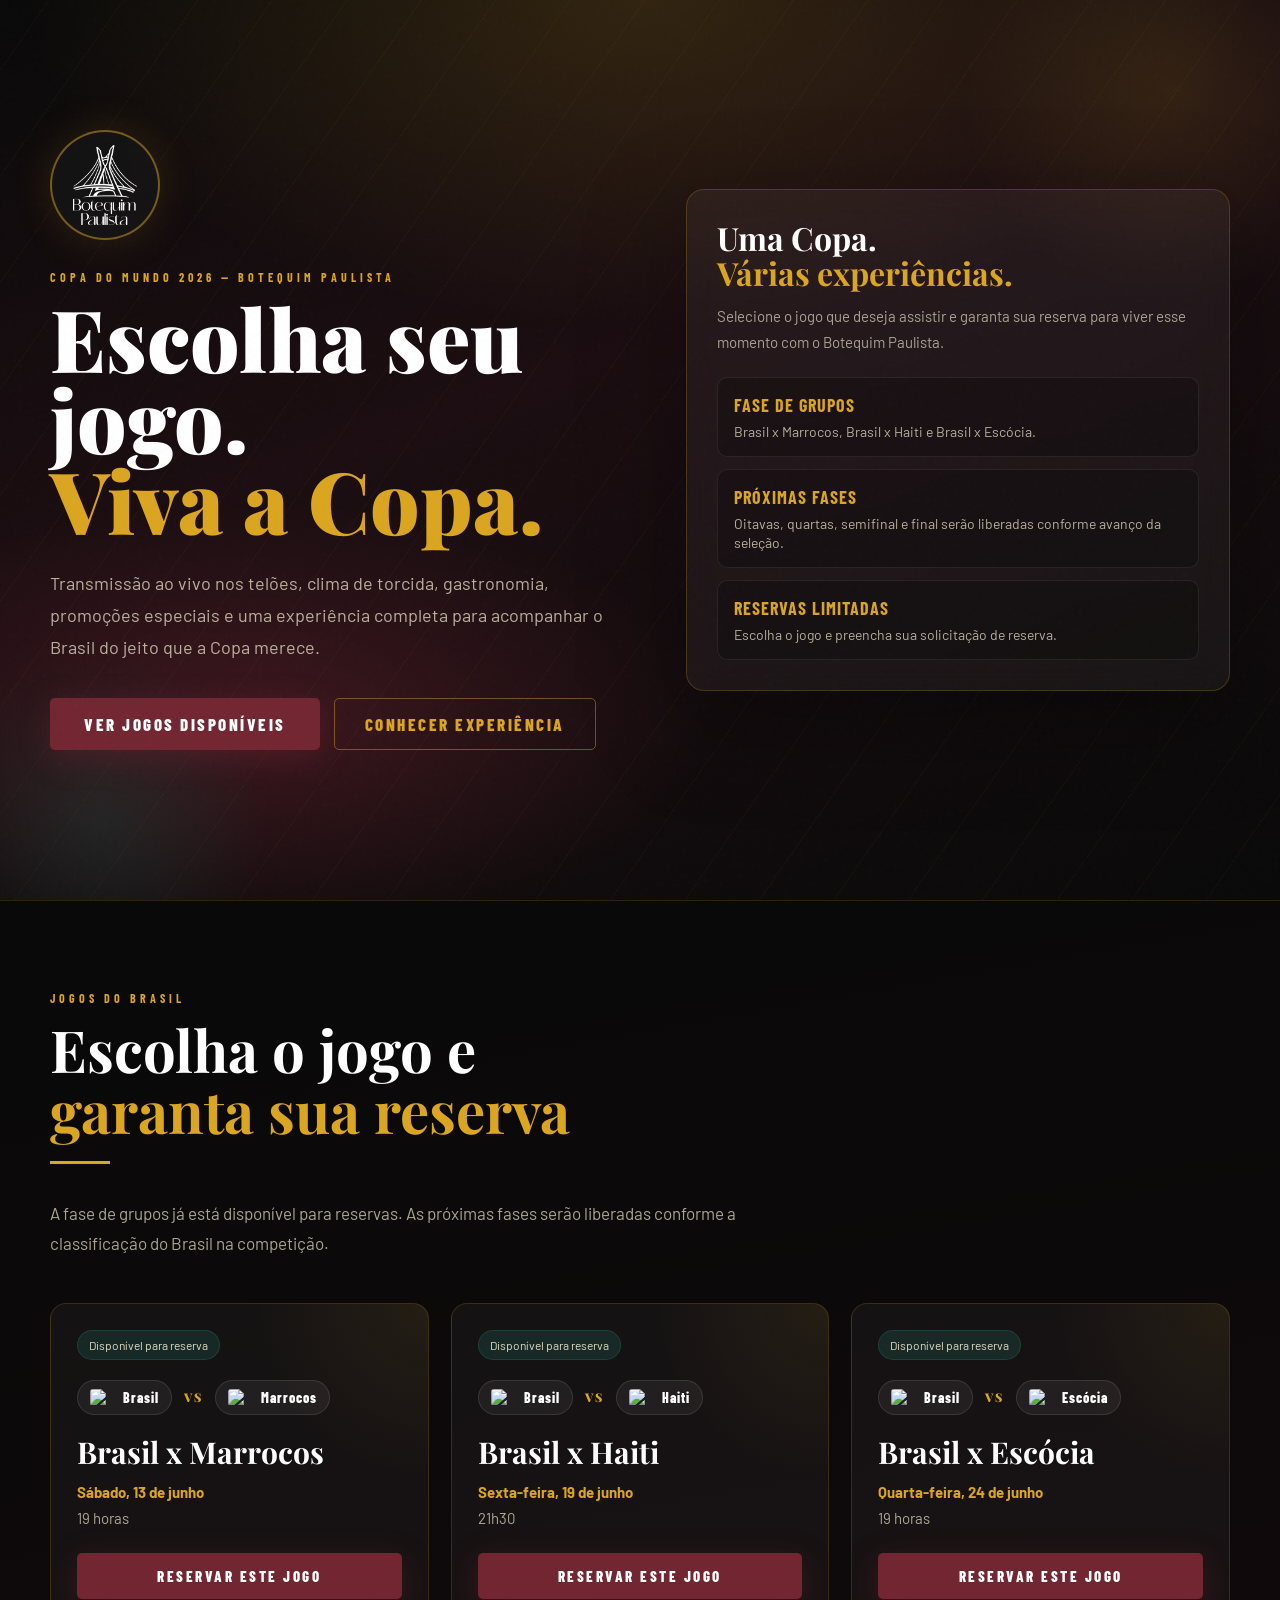
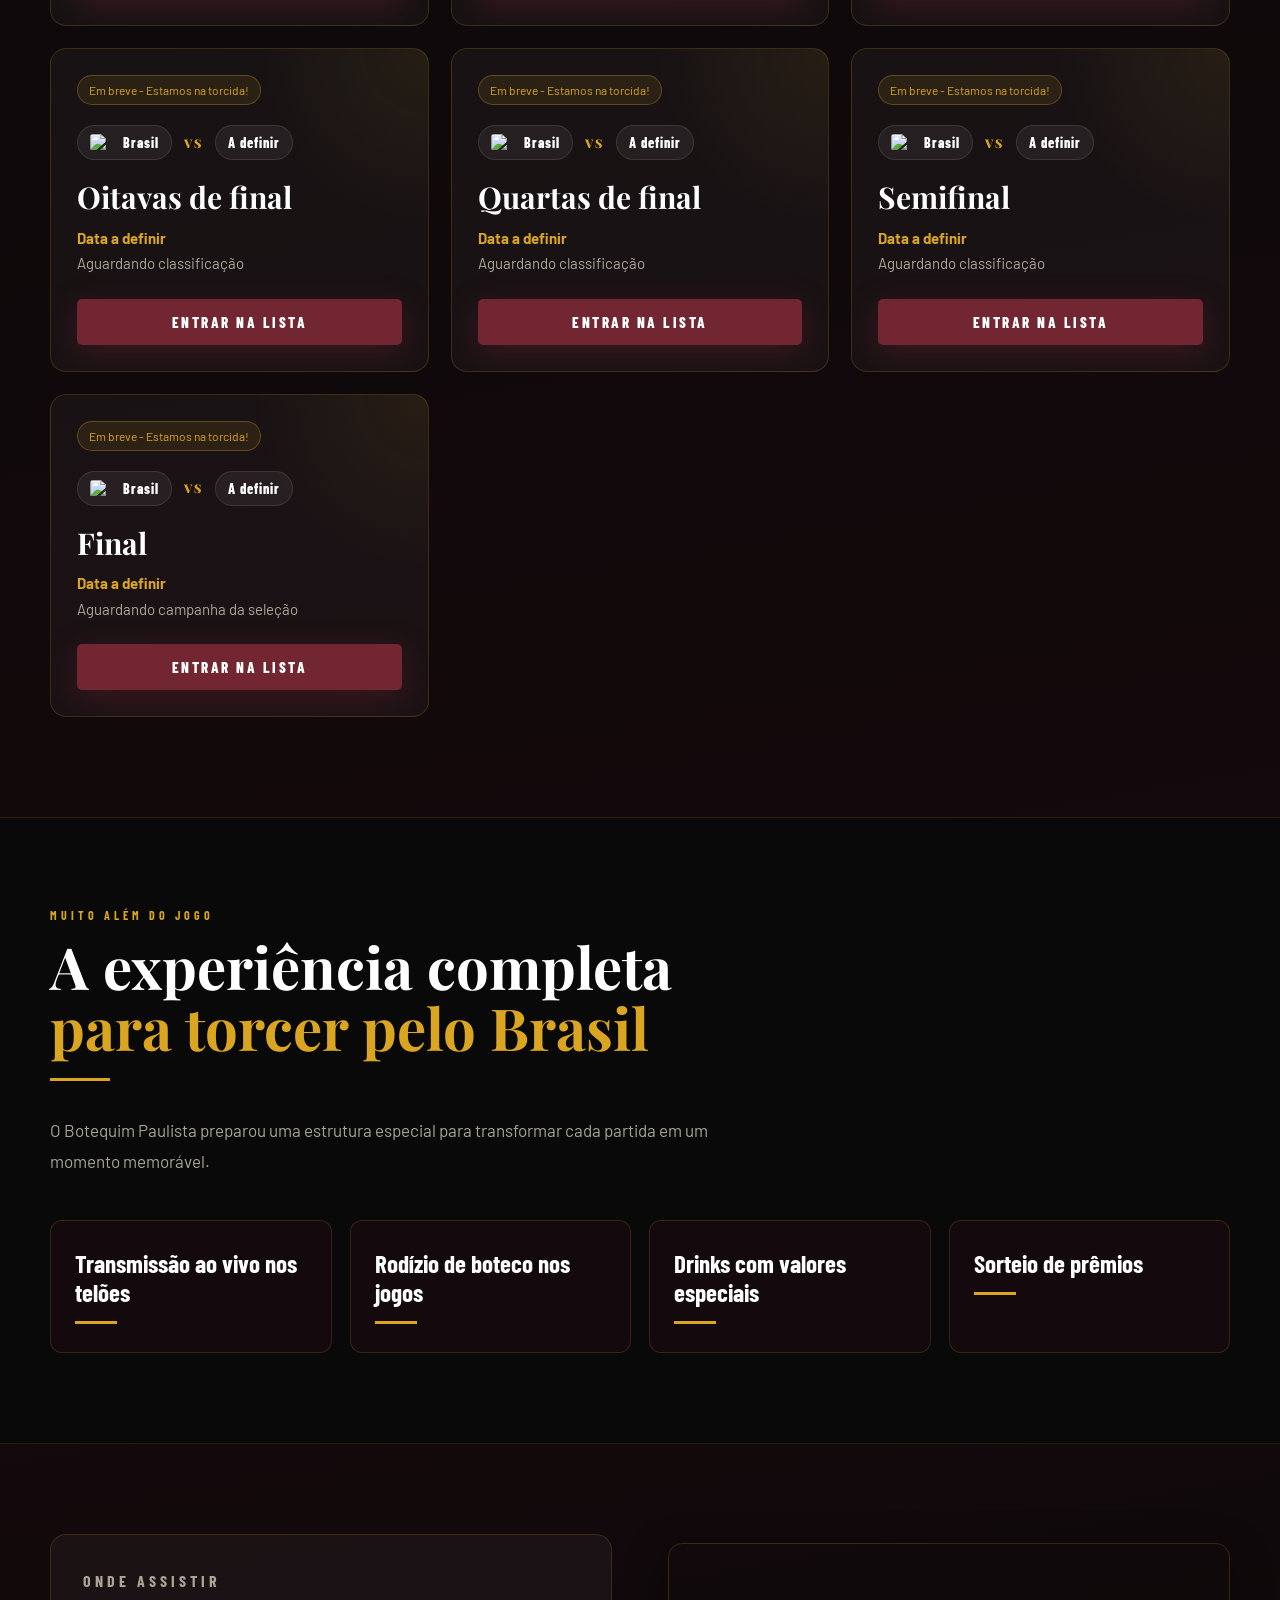
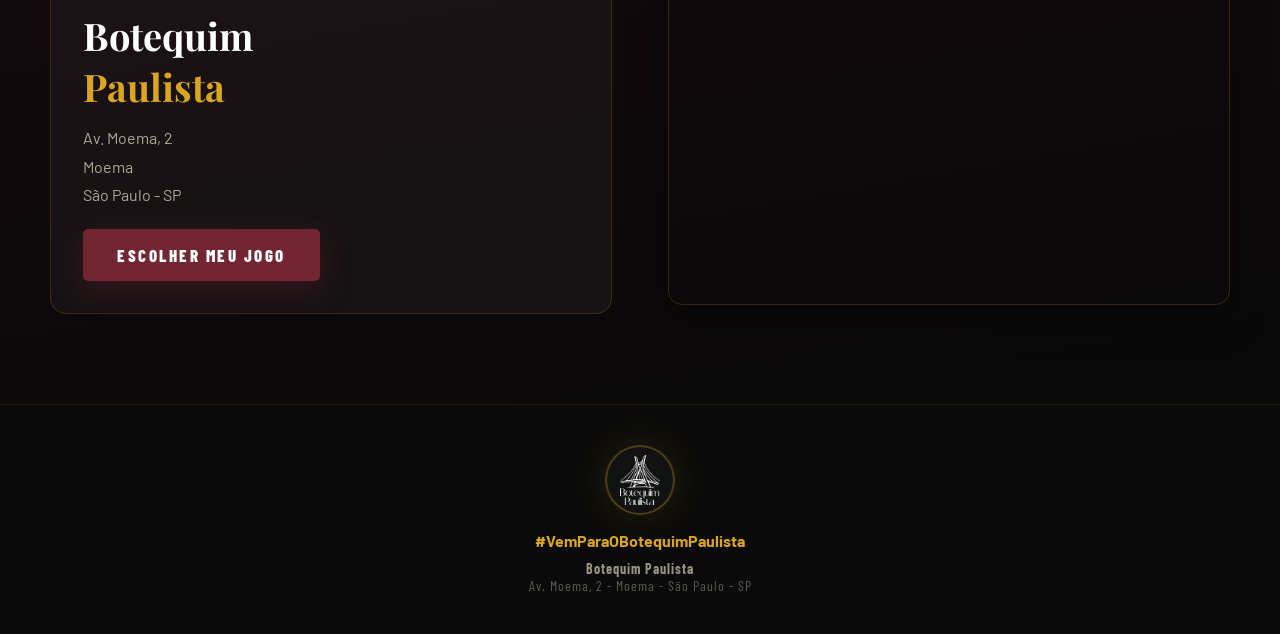
==== index.html @ ba0760f9 "Add files via upload" ====
<!DOCTYPE html>
<html lang="pt-BR">
<head>
<meta charset="UTF-8">
<meta name="viewport" content="width=device-width, initial-scale=1.0">

<title>Copa do Mundo no Botequim Paulista</title>

<link href="https://fonts.googleapis.com/css2?family=Playfair+Display:wght@700;900&family=Barlow+Condensed:wght@400;600;700;800&family=Barlow:wght@400;500;600&display=swap" rel="stylesheet">

<style>
:root {
  --vinho: #722632;
  --preto: #090909;
  --dourado: #DAA520;
  --creme: #F5EDD6;
  --vinho-claro: #963646;
  --verde: #1F564C;
  --verde-claro: #2a7a6c;
  --amarelo-brasil: #FFDF00;
}

* {
  margin: 0;
  padding: 0;
  box-sizing: border-box;
}

html { scroll-behavior: smooth; }

body {
  background: var(--preto);
  color: var(--creme);
  font-family: 'Barlow', sans-serif;
  overflow-x: hidden;
}

body::before {
  content: '';
  position: fixed;
  inset: 0;
  background-image: url("data:image/svg+xml,%3Csvg viewBox='0 0 200 200' xmlns='http://www.w3.org/2000/svg'%3E%3Cfilter id='n'%3E%3CfeTurbulence type='fractalNoise' baseFrequency='0.9' numOctaves='4' stitchTiles='stitch'/%3E%3C/filter%3E%3Crect width='100%25' height='100%25' filter='url(%23n)' opacity='0.04'/%3E%3C/svg%3E");
  pointer-events: none;
  z-index: 9999;
  opacity: .5;
}

.hero {
  min-height: 100vh;
  position: relative;
  display: flex;
  align-items: center;
  padding: 70px 20px 90px;
  overflow: hidden;
}

.hero-bg {
  position: absolute;
  inset: 0;
  background:
    radial-gradient(ellipse 80% 60% at 50% 0%, rgba(218,165,32,.16) 0%, transparent 60%),
    radial-gradient(ellipse 60% 40% at 20% 80%, rgba(114,38,50,.42) 0%, transparent 60%),
    linear-gradient(160deg, #090909 0%, #1b0d11 42%, #090909 100%);
}

.hero-bg::after {
  content: '';
  position: absolute;
  inset: 0;
  background: repeating-linear-gradient(
    -55deg,
    transparent,
    transparent 60px,
    rgba(218,165,32,.035) 60px,
    rgba(218,165,32,.035) 61px
  );
}

.ball {
  position: absolute;
  border-radius: 50%;
  pointer-events: none;
}

.ball-1 {
  width: 420px;
  height: 420px;
  top: -120px;
  right: -100px;
  background: radial-gradient(circle, rgba(218,165,32,.12) 0%, transparent 70%);
  animation: pulse 6s ease-in-out infinite;
}

.ball-2 {
  width: 340px;
  height: 340px;
  bottom: -90px;
  left: -70px;
  background: radial-gradient(circle, rgba(31,86,76,.28) 0%, transparent 70%);
  animation: pulse 8s ease-in-out infinite reverse;
}

@keyframes pulse {
  0%, 100% { transform: scale(1); opacity: 1; }
  50% { transform: scale(1.14); opacity: .7; }
}

.container {
  width: 100%;
  max-width: 1180px;
  margin: 0 auto;
  position: relative;
  z-index: 2;
}

.hero-grid {
  display: grid;
  grid-template-columns: 1fr .95fr;
  gap: 64px;
  align-items: center;
}

.logo-circle {
  width: 110px;
  height: 110px;
  border-radius: 50%;
  border: 2px solid rgba(218,165,32,.5);
  background: rgba(22,22,23,.7);
  backdrop-filter: blur(10px);
  display: flex;
  align-items: center;
  justify-content: center;
  margin-bottom: 30px;
  box-shadow: 0 0 40px rgba(218,165,32,.15);
}

.logo-img {
  width: 80px;
  height: 80px;
  object-fit: contain;
}

.section-label {
  font-family: 'Barlow Condensed', sans-serif;
  font-size: 12px;
  font-weight: 700;
  letter-spacing: 4px;
  text-transform: uppercase;
  color: var(--dourado);
  margin-bottom: 14px;
}

.hero-title {
  font-family: 'Playfair Display', serif;
  font-size: clamp(44px, 7vw, 86px);
  font-weight: 900;
  line-height: .94;
  color: #fff;
  max-width: 760px;
}

.hero-title span {
  display: block;
  color: var(--dourado);
}

.hero-text {
  max-width: 640px;
  color: rgba(245,237,214,.72);
  font-size: 18px;
  line-height: 1.8;
  margin: 26px 0 34px;
}

.hero-actions {
  display: flex;
  flex-wrap: wrap;
  gap: 14px;
}

.cta-btn {
  display: inline-block;
  background: var(--vinho);
  color: #fff;
  font-family: 'Barlow Condensed', sans-serif;
  font-weight: 800;
  font-size: 17px;
  letter-spacing: 2.5px;
  text-transform: uppercase;
  padding: 16px 34px;
  border-radius: 5px;
  text-decoration: none;
  transition: background .2s, transform .2s, box-shadow .2s;
  box-shadow: 0 8px 30px rgba(114,38,50,.38);
}

.cta-btn:hover {
  background: var(--vinho-claro);
  transform: translateY(-2px);
  box-shadow: 0 12px 40px rgba(114,38,50,.48);
}

.secondary-btn {
  display: inline-block;
  background: transparent;
  color: var(--dourado);
  border: 1px solid rgba(218,165,32,.45);
  font-family: 'Barlow Condensed', sans-serif;
  font-weight: 800;
  font-size: 17px;
  letter-spacing: 2.5px;
  text-transform: uppercase;
  padding: 15px 30px;
  border-radius: 5px;
  text-decoration: none;
  transition: background .2s, transform .2s;
}

.secondary-btn:hover {
  background: rgba(218,165,32,.10);
  transform: translateY(-2px);
}

.hero-panel {
  background: rgba(255,255,255,.045);
  border: 1px solid rgba(218,165,32,.22);
  border-radius: 18px;
  padding: 30px;
  backdrop-filter: blur(14px);
  box-shadow: 0 30px 100px rgba(0,0,0,.35);
}

.panel-title {
  font-family: 'Playfair Display', serif;
  font-size: 32px;
  color: #fff;
  line-height: 1.1;
  margin-bottom: 14px;
}

.panel-title em {
  font-style: normal;
  color: var(--dourado);
}

.panel-text {
  color: rgba(245,237,214,.65);
  font-size: 15px;
  line-height: 1.7;
  margin-bottom: 22px;
}

.panel-list {
  display: grid;
  gap: 12px;
}

.panel-item {
  background: rgba(0,0,0,.24);
  border: 1px solid rgba(255,255,255,.08);
  border-radius: 10px;
  padding: 16px;
}

.panel-item strong {
  display: block;
  color: var(--dourado);
  font-family: 'Barlow Condensed', sans-serif;
  font-size: 18px;
  letter-spacing: 1px;
  text-transform: uppercase;
  margin-bottom: 5px;
}

.panel-item span {
  color: rgba(245,237,214,.72);
  font-size: 14px;
}

.games-section {
  padding: 90px 20px 100px;
  background: linear-gradient(170deg, #090909 0%, #14090c 100%);
  border-top: 1px solid rgba(218,165,32,.15);
  border-bottom: 1px solid rgba(218,165,32,.15);
}

.section-title {
  font-family: 'Playfair Display', serif;
  font-size: clamp(34px, 5vw, 58px);
  color: #fff;
  line-height: 1.05;
  margin-bottom: 20px;
}

.section-title em {
  font-style: normal;
  color: var(--dourado);
}

.section-description {
  max-width: 720px;
  color: rgba(245,237,214,.68);
  font-size: 17px;
  line-height: 1.8;
  margin-bottom: 44px;
}

.divider {
  width: 60px;
  height: 3px;
  background: var(--dourado);
  margin-bottom: 34px;
}

.games-grid {
  display: grid;
  grid-template-columns: repeat(3, 1fr);
  gap: 22px;
}

.game-card {
  background:
    radial-gradient(circle at top right, rgba(218,165,32,.08), transparent 35%),
    rgba(255,255,255,.04);
  border: 1px solid rgba(218,165,32,.18);
  border-radius: 16px;
  padding: 26px;
  position: relative;
  overflow: hidden;
  transition: transform .25s, border-color .25s, background .25s;
}

.game-card:hover {
  transform: translateY(-5px);
  border-color: rgba(218,165,32,.55);
  background:
    radial-gradient(circle at top right, rgba(218,165,32,.12), transparent 35%),
    rgba(255,255,255,.06);
}

.game-status {
  display: inline-flex;
  align-items: center;
  gap: 7px;
  background: rgba(31,86,76,.35);
  border: 1px solid rgba(31,86,76,.55);
  color: rgba(245,237,214,.9);
  border-radius: 999px;
  padding: 7px 11px;
  font-size: 12px;
  margin-bottom: 20px;
}

.game-status.future {
  background: rgba(218,165,32,.10);
  border-color: rgba(218,165,32,.32);
  color: var(--dourado);
}

.game-status.locked {
  background: rgba(255,255,255,.06);
  border-color: rgba(255,255,255,.10);
  color: rgba(245,237,214,.5);
}

.flags-row {
  display: flex;
  align-items: center;
  gap: 12px;
  margin-bottom: 22px;
}

.flag-pill {
  display: flex;
  align-items: center;
  gap: 8px;
  background: rgba(255,255,255,.06);
  border: 1px solid rgba(255,255,255,.1);
  border-radius: 999px;
  padding: 8px 12px;
  font-family: 'Barlow Condensed', sans-serif;
  color: #fff;
  font-size: 14px;
  font-weight: 800;
  letter-spacing: 1px;
}

.flag-img {
  width: 25px;
  height: 17px;
  object-fit: cover;
  border-radius: 3px;
}

.vs-badge {
  font-family: 'Playfair Display', serif;
  color: var(--dourado);
  font-size: 12px;
  font-weight: 900;
  letter-spacing: 2px;
}

.game-card h3 {
  font-family: 'Playfair Display', serif;
  color: #fff;
  font-size: 30px;
  line-height: 1.05;
  margin-bottom: 12px;
}

.game-info {
  color: rgba(245,237,214,.68);
  font-size: 15px;
  line-height: 1.7;
  margin-bottom: 22px;
}

.game-info strong {
  color: var(--dourado);
}

.game-card .cta-btn {
  width: 100%;
  text-align: center;
  padding: 14px 18px;
  font-size: 15px;
}

.disabled-btn {
  width: 100%;
  display: inline-block;
  text-align: center;
  background: rgba(255,255,255,.06);
  color: rgba(245,237,214,.38);
  border: 1px solid rgba(255,255,255,.10);
  font-family: 'Barlow Condensed', sans-serif;
  font-weight: 800;
  font-size: 15px;
  letter-spacing: 2px;
  text-transform: uppercase;
  padding: 14px 18px;
  border-radius: 5px;
  cursor: not-allowed;
}

.experience-section {
  padding: 90px 20px;
  background: var(--preto);
}

.experience-grid {
  display: grid;
  grid-template-columns: repeat(4, 1fr);
  gap: 18px;
  margin-top: 42px;
}

.exp-card {
  background: #14090c;
  border: 1px solid rgba(218,165,32,.18);
  border-radius: 12px;
  padding: 28px 24px;
  transition: transform .2s, border-color .2s;
}

.exp-card:hover {
  transform: translateY(-4px);
  border-color: rgba(218,165,32,.45);
}

.exp-card strong {
  display: block;
  font-family: 'Barlow Condensed', sans-serif;
  color: #fff;
  font-size: 25px;
  line-height: 1.15;
  margin-bottom: 14px;
}

.exp-line {
  width: 42px;
  height: 3px;
  background: var(--dourado);
}

.location-section {
  background: linear-gradient(170deg, #14090c 0%, #090909 100%);
  padding: 90px 20px;
  border-top: 1px solid rgba(218,165,32,.12);
}

.location-grid {
  display: grid;
  grid-template-columns: 1fr 1fr;
  gap: 56px;
  align-items: center;
}

.location-card {
  background: rgba(255,255,255,.04);
  border: 1px solid rgba(218,165,32,.18);
  border-radius: 16px;
  padding: 32px;
}

.location-card h2 {
  font-family: 'Playfair Display', serif;
  font-size: 38px;
  color: #fff;
  margin-bottom: 12px;
}

.location-card h2 em {
  color: var(--dourado);
  font-style: normal;
}

.location-card p {
  color: rgba(245,237,214,.68);
  font-size: 16px;
  line-height: 1.8;
}

.location-map {
  border-radius: 14px;
  overflow: hidden;
  border: 1px solid rgba(218,165,32,.2);
  box-shadow: 0 12px 40px rgba(0,0,0,.4);
  line-height: 0;
}

.location-map iframe {
  width: 100%;
  height: 360px;
  border: 0;
  display: block;
}

footer {
  background: #0a0a0a;
  border-top: 1px solid rgba(218,165,32,.12);
  padding: 40px 20px;
  text-align: center;
}

footer .logo-circle {
  width: 70px;
  height: 70px;
  margin: 0 auto 16px;
  border-color: rgba(218,165,32,.3);
}

footer .logo-img {
  width: 50px;
  height: 50px;
}

footer p {
  font-family: 'Barlow Condensed', sans-serif;
  font-size: 14px;
  letter-spacing: 1px;
  color: rgba(245,237,214,.35);
}

footer strong {
  color: rgba(245,237,214,.6);
}

footer .hashtag {
  color: var(--dourado);
  font-size: 16px;
  font-weight: 700;
  margin: 10px 0;
  display: block;
}

@media (max-width: 980px) {
  .hero-grid,
  .location-grid {
    grid-template-columns: 1fr;
    gap: 44px;
  }

  .games-grid {
    grid-template-columns: repeat(2, 1fr);
  }

  .experience-grid {
    grid-template-columns: repeat(2, 1fr);
  }
}

@media (max-width: 620px) {
  .hero {
    padding-top: 50px;
  }

  .games-grid,
  .experience-grid {
    grid-template-columns: 1fr;
  }

  .logo-circle {
    margin-left: auto;
    margin-right: auto;
  }

  .hero-left {
    text-align: center;
  }

  .hero-actions {
    justify-content: center;
  }

  .flags-row {
    flex-wrap: wrap;
  }

  .game-card h3 {
    font-size: 27px;
  }
}
</style>
</head>

<body>

<section class="hero">
  <div class="hero-bg"></div>
  <div class="ball ball-1"></div>
  <div class="ball ball-2"></div>

  <div class="container">
    <div class="hero-grid">

      <div class="hero-left">
        <div class="logo-circle">
          <img src="imagens/logo_padrao.png" alt="Botequim Paulista" class="logo-img">
        </div>

        <p class="section-label">Copa do Mundo 2026 — Botequim Paulista</p>

        <h1 class="hero-title">
          Escolha seu jogo.<br>
          <span>Viva a Copa.</span>
        </h1>

        <p class="hero-text">
          Transmissão ao vivo nos telões, clima de torcida, gastronomia, promoções especiais e uma experiência completa para acompanhar o Brasil do jeito que a Copa merece.
        </p>

        <div class="hero-actions">
          <a href="#jogos" class="cta-btn">Ver jogos disponíveis</a>
          <a href="#experiencia" class="secondary-btn">Conhecer experiência</a>
        </div>
      </div>

      <div class="hero-panel">
        <h2 class="panel-title">
          Uma Copa.<br>
          <em>Várias experiências.</em>
        </h2>

        <p class="panel-text">
          Selecione o jogo que deseja assistir e garanta sua reserva para viver esse momento com o Botequim Paulista.
        </p>

        <div class="panel-list">
          <div class="panel-item">
            <strong>Fase de grupos</strong>
            <span>Brasil x Marrocos, Brasil x Haiti e Brasil x Escócia.</span>
          </div>

          <div class="panel-item">
            <strong>Próximas fases</strong>
            <span>Oitavas, quartas, semifinal e final serão liberadas conforme avanço da seleção.</span>
          </div>

          <div class="panel-item">
            <strong>Reservas limitadas</strong>
            <span>Escolha o jogo e preencha sua solicitação de reserva.</span>
          </div>
        </div>
      </div>

    </div>
  </div>
</section>

<section class="games-section" id="jogos">
  <div class="container">
    <p class="section-label">Jogos do Brasil</p>

    <h2 class="section-title">
      Escolha o jogo e<br>
      <em>garanta sua reserva</em>
    </h2>

    <div class="divider"></div>

    <p class="section-description">
      A fase de grupos já está disponível para reservas. As próximas fases serão liberadas conforme a classificação do Brasil na competição.
    </p>

    <div class="games-grid">

      <article class="game-card">
        <span class="game-status">Disponível para reserva</span>

        <div class="flags-row">
          <div class="flag-pill"><img src="https://flagcdn.com/br.svg" alt="Brasil" class="flag-img"> Brasil</div>
          <span class="vs-badge">VS</span>
          <div class="flag-pill"><img src="https://flagcdn.com/ma.svg" alt="Marrocos" class="flag-img"> Marrocos</div>
        </div>

        <h3>Brasil x Marrocos</h3>

        <p class="game-info">
          <strong>Sábado, 13 de junho</strong><br>
          19 horas
        </p>

        <a href="brasil-marrocos.html" class="cta-btn">Reservar este jogo</a>
      </article>

      <article class="game-card">
        <span class="game-status">Disponível para reserva</span>

        <div class="flags-row">
          <div class="flag-pill"><img src="https://flagcdn.com/br.svg" alt="Brasil" class="flag-img"> Brasil</div>
          <span class="vs-badge">VS</span>
          <div class="flag-pill"><img src="https://flagcdn.com/ht.svg" alt="Haiti" class="flag-img"> Haiti</div>
        </div>

        <h3>Brasil x Haiti</h3>

        <p class="game-info">
          <strong>Sexta-feira, 19 de junho</strong><br>
          21h30
        </p>

        <a href="brasil-haiti.html" class="cta-btn">Reservar este jogo</a>
      </article>

      <article class="game-card">
        <span class="game-status">Disponível para reserva</span>

        <div class="flags-row">
          <div class="flag-pill"><img src="https://flagcdn.com/br.svg" alt="Brasil" class="flag-img"> Brasil</div>
          <span class="vs-badge">VS</span>
          <div class="flag-pill"><img src="https://flagcdn.com/gb-sct.svg" alt="Escócia" class="flag-img"> Escócia</div>
        </div>

        <h3>Brasil x Escócia</h3>

        <p class="game-info">
          <strong>Quarta-feira, 24 de junho</strong><br>
          19 horas
        </p>

        <a href="brasil-escocia.html" class="cta-btn">Reservar este jogo</a>
      </article>

      <article class="game-card">
        <span class="game-status future">Em breve - Estamos na torcida!</span>

        <div class="flags-row">
          <div class="flag-pill"><img src="https://flagcdn.com/br.svg" alt="Brasil" class="flag-img"> Brasil</div>
          <span class="vs-badge">VS</span>
          <div class="flag-pill">A definir</div>
        </div>

        <h3>Oitavas de final</h3>

        <p class="game-info">
          <strong>Data a definir</strong><br>
          Aguardando classificação
        </p>

        <a href="oitavas.html" class="cta-btn">Entrar na lista</a>
      </article>

      <article class="game-card">
        <span class="game-status future">Em breve - Estamos na torcida!</span>

        <div class="flags-row">
          <div class="flag-pill"><img src="https://flagcdn.com/br.svg" alt="Brasil" class="flag-img"> Brasil</div>
          <span class="vs-badge">VS</span>
          <div class="flag-pill">A definir</div>
        </div>

        <h3>Quartas de final</h3>

        <p class="game-info">
          <strong>Data a definir</strong><br>
          Aguardando classificação
        </p>

        <a href="quartas.html" class="cta-btn">Entrar na lista</a>
      </article>

      <article class="game-card">
        <span class="game-status future">Em breve - Estamos na torcida!</span>

        <div class="flags-row">
          <div class="flag-pill"><img src="https://flagcdn.com/br.svg" alt="Brasil" class="flag-img"> Brasil</div>
          <span class="vs-badge">VS</span>
          <div class="flag-pill">A definir</div>
        </div>

        <h3>Semifinal</h3>

        <p class="game-info">
          <strong>Data a definir</strong><br>
          Aguardando classificação
        </p>

        <a href="semi.html" class="cta-btn">Entrar na lista</a>
      </article>

      <article class="game-card">
        <span class="game-status future">Em breve - Estamos na torcida!</span>

        <div class="flags-row">
          <div class="flag-pill"><img src="https://flagcdn.com/br.svg" alt="Brasil" class="flag-img"> Brasil</div>
          <span class="vs-badge">VS</span>
          <div class="flag-pill">A definir</div>
        </div>

        <h3>Final</h3>

        <p class="game-info">
          <strong>Data a definir</strong><br>
          Aguardando campanha da seleção
        </p>

        <a href="final.html" class="cta-btn">Entrar na lista</a>
      </article>

    </div>
  </div>
</section>

<section class="experience-section" id="experiencia">
  <div class="container">
    <p class="section-label">Muito além do jogo</p>

    <h2 class="section-title">
      A experiência completa<br>
      <em>para torcer pelo Brasil</em>
    </h2>

    <div class="divider"></div>

    <p class="section-description">
      O Botequim Paulista preparou uma estrutura especial para transformar cada partida em um momento memorável.
    </p>

    <div class="experience-grid">
      <div class="exp-card">
        <strong>Transmissão ao vivo nos telões</strong>
        <div class="exp-line"></div>
      </div>

      <div class="exp-card">
        <strong>Rodízio de boteco nos jogos</strong>
        <div class="exp-line"></div>
      </div>

      <div class="exp-card">
        <strong>Drinks com valores especiais</strong>
        <div class="exp-line"></div>
      </div>

      <div class="exp-card">
        <strong>Sorteio de prêmios</strong>
        <div class="exp-line"></div>
      </div>
    </div>
  </div>
</section>

<section class="location-section">
  <div class="container">
    <div class="location-grid">

      <div class="location-card">
        <p class="section-label">Onde assistir</p>

        <h2>Botequim<br><em>Paulista</em></h2>

        <p>
          Av. Moema, 2<br>
          Moema<br>
          São Paulo - SP
        </p>

        <br>

        <a href="#jogos" class="cta-btn">Escolher meu jogo</a>
      </div>

      <div class="location-map">
        <iframe src="https://www.google.com/maps/embed?pb=!1m18!1m12!1m3!1d3656.0252999838262!2d-46.6628061256412!3d-23.603425578770928!2m3!1f0!2f0!3f0!3m2!1i1024!2i768!4f13.1!3m3!1m2!1s0x94ce5b00380f4e8f%3A0x57c3dbb12072d893!2sBotequim%20Paulista!5e0!3m2!1sen!2sbr!4v1779888483111!5m2!1sen!2sbr" width="600" height="450" style="border:0;" allowfullscreen="" loading="lazy" referrerpolicy="no-referrer-when-downgrade"></iframe>
      </div>

    </div>
  </div>
</section>

<footer>
  <div class="logo-circle">
    <img src="imagens/logo_padrao.png" alt="Botequim Paulista" class="logo-img">
  </div>

  <span class="hashtag">#VemParaOBotequimPaulista</span>
  <p><strong>Botequim Paulista</strong></p>
  <p>Av. Moema, 2 - Moema - São Paulo - SP</p>
</footer>

</body>
</html>
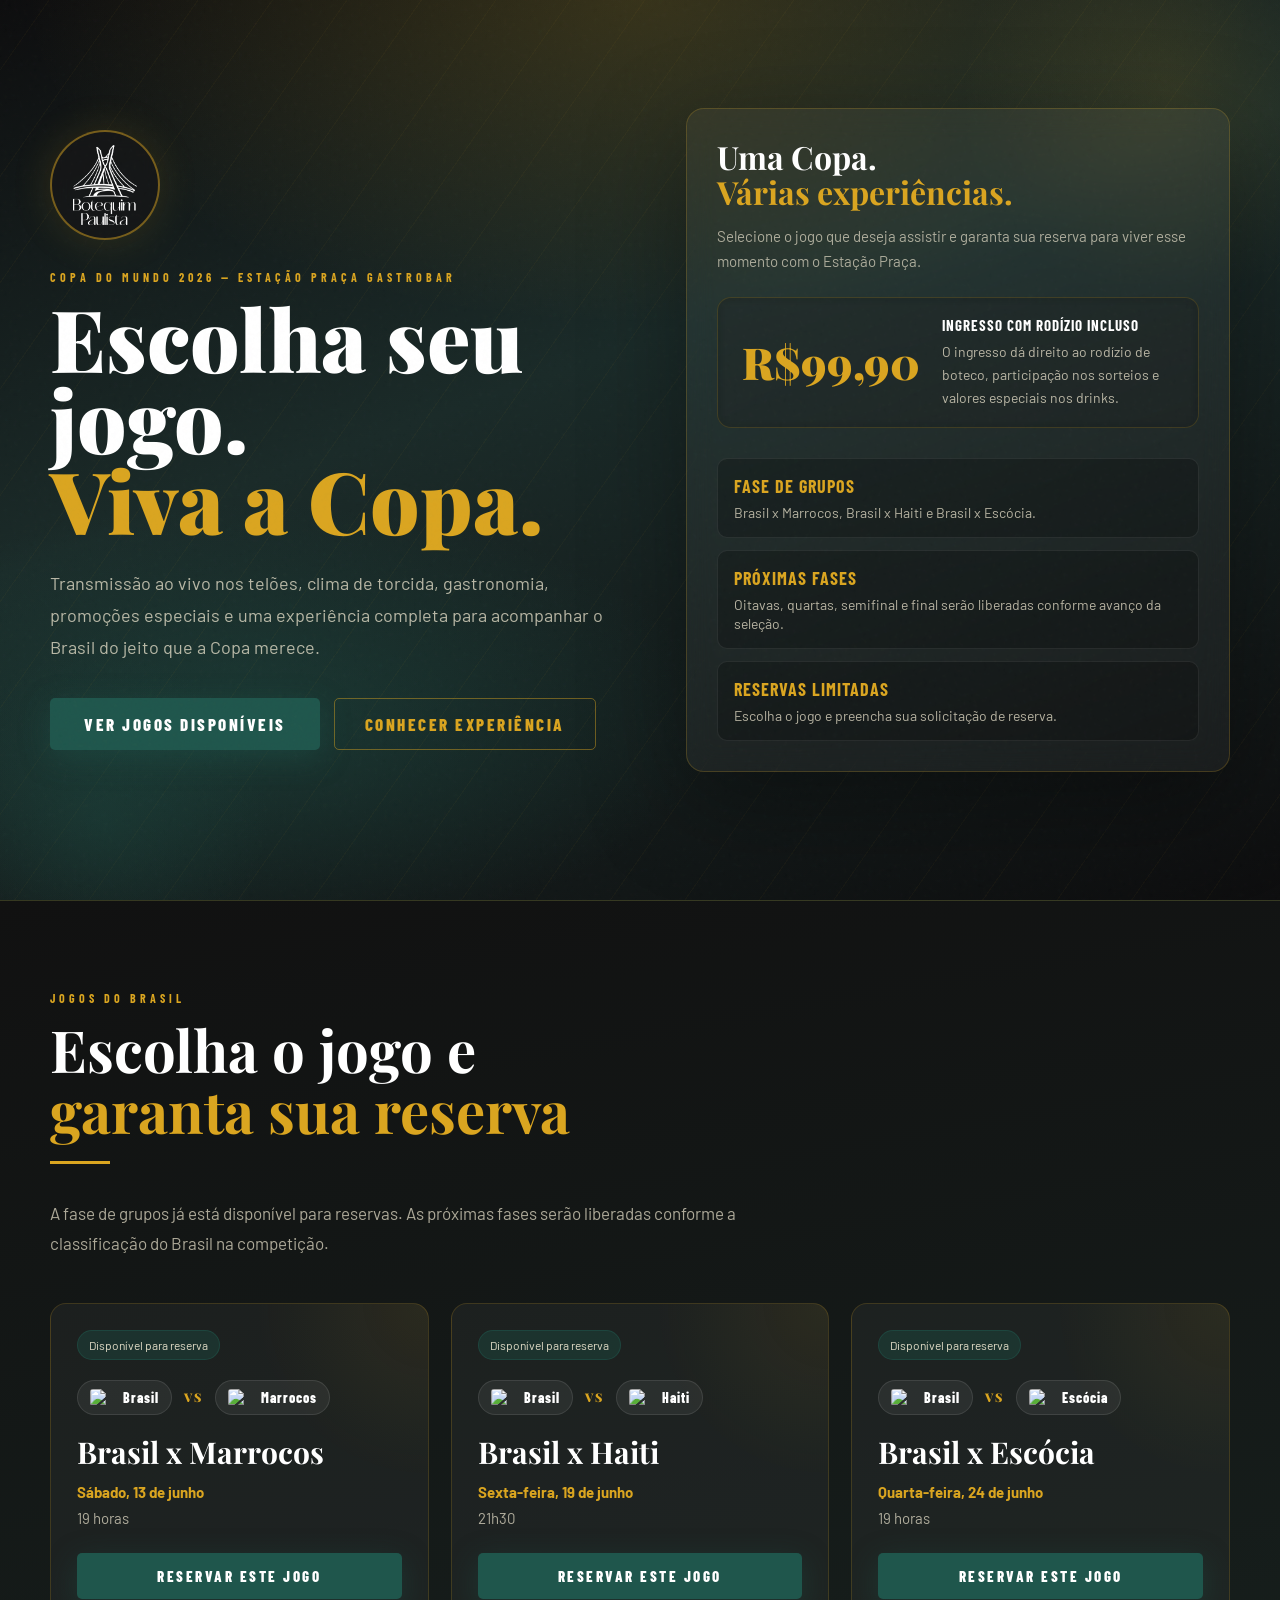
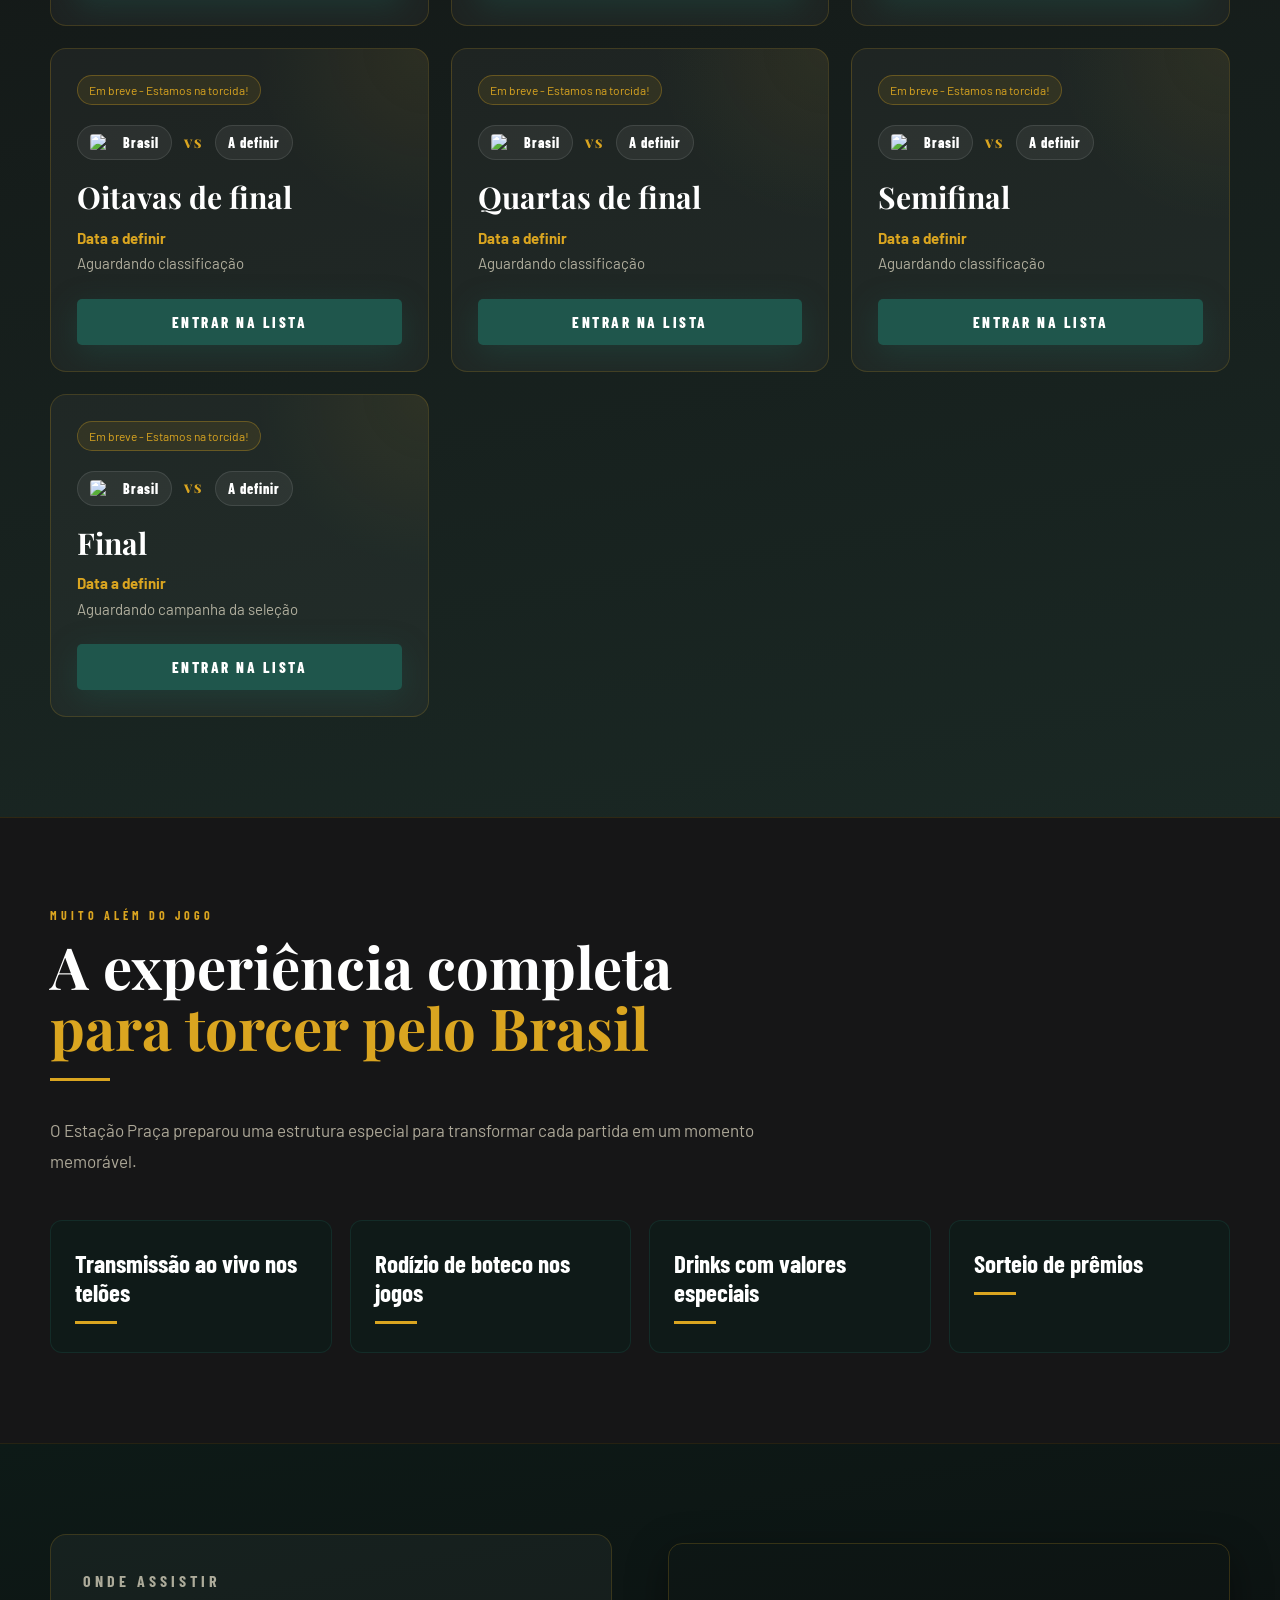
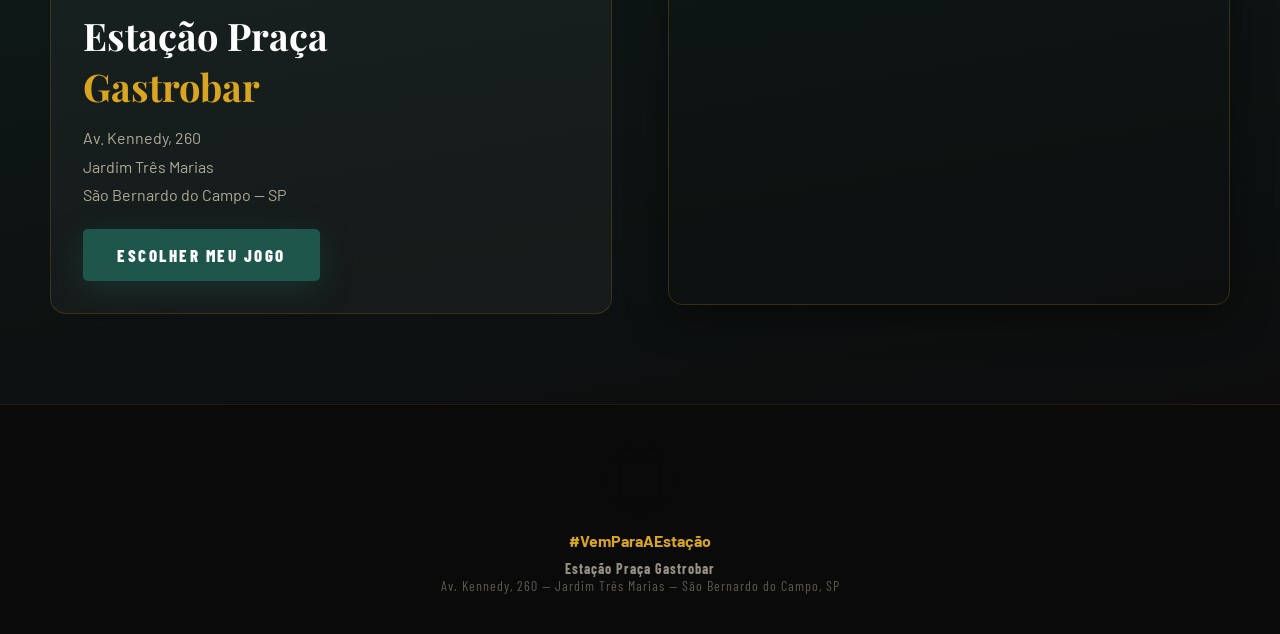
==== commit 9d1ad9d4: "Add files via upload" ====
--- a/index.html
+++ b/index.html
@@ -4,18 +4,16 @@
 <meta charset="UTF-8">
 <meta name="viewport" content="width=device-width, initial-scale=1.0">
 
-<title>Copa do Mundo no Botequim Paulista</title>
+<title>Copa do Mundo no Estação Praça Gastrobar</title>
 
 <link href="https://fonts.googleapis.com/css2?family=Playfair+Display:wght@700;900&family=Barlow+Condensed:wght@400;600;700;800&family=Barlow:wght@400;500;600&display=swap" rel="stylesheet">
 
 <style>
 :root {
-  --vinho: #722632;
-  --preto: #090909;
+  --verde: #1F564C;
+  --preto: #161617;
   --dourado: #DAA520;
   --creme: #F5EDD6;
-  --vinho-claro: #963646;
-  --verde: #1F564C;
   --verde-claro: #2a7a6c;
   --amarelo-brasil: #FFDF00;
 }
@@ -58,9 +56,9 @@
   position: absolute;
   inset: 0;
   background:
-    radial-gradient(ellipse 80% 60% at 50% 0%, rgba(218,165,32,.16) 0%, transparent 60%),
-    radial-gradient(ellipse 60% 40% at 20% 80%, rgba(114,38,50,.42) 0%, transparent 60%),
-    linear-gradient(160deg, #090909 0%, #1b0d11 42%, #090909 100%);
+    radial-gradient(ellipse 80% 60% at 50% 0%, rgba(218,165,32,.18) 0%, transparent 60%),
+    radial-gradient(ellipse 60% 40% at 20% 80%, rgba(31,86,76,.42) 0%, transparent 60%),
+    linear-gradient(160deg, #0d0d0e 0%, #1a2a28 42%, #0d0d0e 100%);
 }
 
 .hero-bg::after {
@@ -180,7 +178,7 @@
 
 .cta-btn {
   display: inline-block;
-  background: var(--vinho);
+  background: var(--verde);
   color: #fff;
   font-family: 'Barlow Condensed', sans-serif;
   font-weight: 800;
@@ -191,13 +189,13 @@
   border-radius: 5px;
   text-decoration: none;
   transition: background .2s, transform .2s, box-shadow .2s;
-  box-shadow: 0 8px 30px rgba(114,38,50,.38);
+  box-shadow: 0 8px 30px rgba(31,86,76,.4);
 }
 
 .cta-btn:hover {
-  background: var(--vinho-claro);
+  background: var(--verde-claro);
   transform: translateY(-2px);
-  box-shadow: 0 12px 40px rgba(114,38,50,.48);
+  box-shadow: 0 12px 40px rgba(31,86,76,.5);
 }
 
 .secondary-btn {
@@ -279,7 +277,7 @@
 
 .games-section {
   padding: 90px 20px 100px;
-  background: linear-gradient(170deg, #090909 0%, #14090c 100%);
+  background: linear-gradient(170deg, #111 0%, #1a2824 100%);
   border-top: 1px solid rgba(218,165,32,.15);
   border-bottom: 1px solid rgba(218,165,32,.15);
 }
@@ -456,8 +454,8 @@
 }
 
 .exp-card {
-  background: #14090c;
-  border: 1px solid rgba(218,165,32,.18);
+  background: #0f1a18;
+  border: 1px solid rgba(31,86,76,.3);
   border-radius: 12px;
   padding: 28px 24px;
   transition: transform .2s, border-color .2s;
@@ -484,7 +482,7 @@
 }
 
 .location-section {
-  background: linear-gradient(170deg, #14090c 0%, #090909 100%);
+  background: linear-gradient(170deg, #0d1a17 0%, #0d0d0e 100%);
   padding: 90px 20px;
   border-top: 1px solid rgba(218,165,32,.12);
 }
@@ -621,6 +619,75 @@
     font-size: 27px;
   }
 }
+
+.hero-offer {
+  display: flex;
+  align-items: center;
+  gap: 22px;
+
+  margin: 14px 0 30px;
+  padding: 18px 24px;
+
+  background: rgba(0,0,0,.24);
+  border: 1px solid rgba(218,165,32,.18);
+  border-radius: 14px;
+
+  backdrop-filter: blur(8px);
+
+  max-width: 640px;
+}
+
+.offer-price {
+  min-width: 170px;
+
+  font-family: 'Playfair Display', serif;
+  font-size: 44px;
+  font-weight: 900;
+  line-height: 1;
+
+  color: var(--dourado);
+}
+
+.offer-info {
+  flex: 1;
+}
+
+.offer-info strong {
+  display: block;
+
+  font-family: 'Barlow Condensed', sans-serif;
+  font-size: 15px;
+
+  letter-spacing: 1px;
+  text-transform: uppercase;
+
+  color: #fff;
+
+  margin-bottom: 6px;
+}
+
+.offer-info span {
+  color: rgba(245,237,214,.72);
+
+  font-size: 14px;
+  line-height: 1.65;
+}
+
+@media (max-width: 620px) {
+
+  .hero-offer {
+    flex-direction: column;
+    align-items: flex-start;
+    gap: 16px;
+  }
+
+  .offer-price {
+    min-width: auto;
+    font-size: 52px;
+  }
+
+}
+
 </style>
 </head>
 
@@ -636,10 +703,10 @@
 
       <div class="hero-left">
         <div class="logo-circle">
-          <img src="imagens/logo_padrao.png" alt="Botequim Paulista" class="logo-img">
-        </div>
-
-        <p class="section-label">Copa do Mundo 2026 — Botequim Paulista</p>
+          <img src="imagens/logo_padrao.png" alt="Estação Praça Gastrobar" class="logo-img">
+        </div>
+
+        <p class="section-label">Copa do Mundo 2026 — Estação Praça Gastrobar</p>
 
         <h1 class="hero-title">
           Escolha seu jogo.<br>
@@ -663,8 +730,22 @@
         </h2>
 
         <p class="panel-text">
-          Selecione o jogo que deseja assistir e garanta sua reserva para viver esse momento com o Botequim Paulista.
+          Selecione o jogo que deseja assistir e garanta sua reserva para viver esse momento com o Estação Praça.
         </p>
+
+        <div class="hero-offer">
+        <div class="offer-price">
+          R$99,90
+        </div>
+
+        <div class="offer-info">
+          <strong>Ingresso com rodízio incluso</strong>
+          <span>
+            O ingresso dá direito ao rodízio de boteco,
+            participação nos sorteios e valores especiais nos drinks.
+          </span>
+        </div>
+      </div>
 
         <div class="panel-list">
           <div class="panel-item">
@@ -854,7 +935,7 @@
     <div class="divider"></div>
 
     <p class="section-description">
-      O Botequim Paulista preparou uma estrutura especial para transformar cada partida em um momento memorável.
+      O Estação Praça preparou uma estrutura especial para transformar cada partida em um momento memorável.
     </p>
 
     <div class="experience-grid">
@@ -888,12 +969,12 @@
       <div class="location-card">
         <p class="section-label">Onde assistir</p>
 
-        <h2>Botequim<br><em>Paulista</em></h2>
+        <h2>Estação Praça<br><em>Gastrobar</em></h2>
 
         <p>
-          Av. Moema, 2<br>
-          Moema<br>
-          São Paulo - SP
+          Av. Kennedy, 260<br>
+          Jardim Três Marias<br>
+          São Bernardo do Campo — SP
         </p>
 
         <br>
@@ -902,7 +983,13 @@
       </div>
 
       <div class="location-map">
-        <iframe src="https://www.google.com/maps/embed?pb=!1m18!1m12!1m3!1d3656.0252999838262!2d-46.6628061256412!3d-23.603425578770928!2m3!1f0!2f0!3f0!3m2!1i1024!2i768!4f13.1!3m3!1m2!1s0x94ce5b00380f4e8f%3A0x57c3dbb12072d893!2sBotequim%20Paulista!5e0!3m2!1sen!2sbr!4v1779888483111!5m2!1sen!2sbr" width="600" height="450" style="border:0;" allowfullscreen="" loading="lazy" referrerpolicy="no-referrer-when-downgrade"></iframe>
+        <iframe
+          src="https://www.google.com/maps/embed?pb=!1m18!1m12!1m3!1d3653.7001863784362!2d-46.56180982466602!3d-23.686677478713943!2m3!1f0!2f0!3f0!3m2!1i1024!2i768!4f13.1!3m3!1m2!1s0x94ce43baeb21239d%3A0x22912fda6e2c8373!2zRXN0YcOnw6NvIFByYcOnYQ!5e0!3m2!1sen!2sbr!4v1779795492224!5m2!1sen!2sbr"
+          allowfullscreen=""
+          loading="lazy"
+          referrerpolicy="no-referrer-when-downgrade"
+          title="Localização Estação Praça Gastrobar">
+        </iframe>
       </div>
 
     </div>
@@ -911,12 +998,12 @@
 
 <footer>
   <div class="logo-circle">
-    <img src="imagens/logo_padrao.png" alt="Botequim Paulista" class="logo-img">
+    <img src="imagens/logo_padrao.png" alt="Estação Praça Gastrobar" class="logo-img">
   </div>
 
-  <span class="hashtag">#VemParaOBotequimPaulista</span>
-  <p><strong>Botequim Paulista</strong></p>
-  <p>Av. Moema, 2 - Moema - São Paulo - SP</p>
+  <span class="hashtag">#VemParaAEstação</span>
+  <p><strong>Estação Praça Gastrobar</strong></p>
+  <p>Av. Kennedy, 260 — Jardim Três Marias — São Bernardo do Campo, SP</p>
 </footer>
 
 </body>
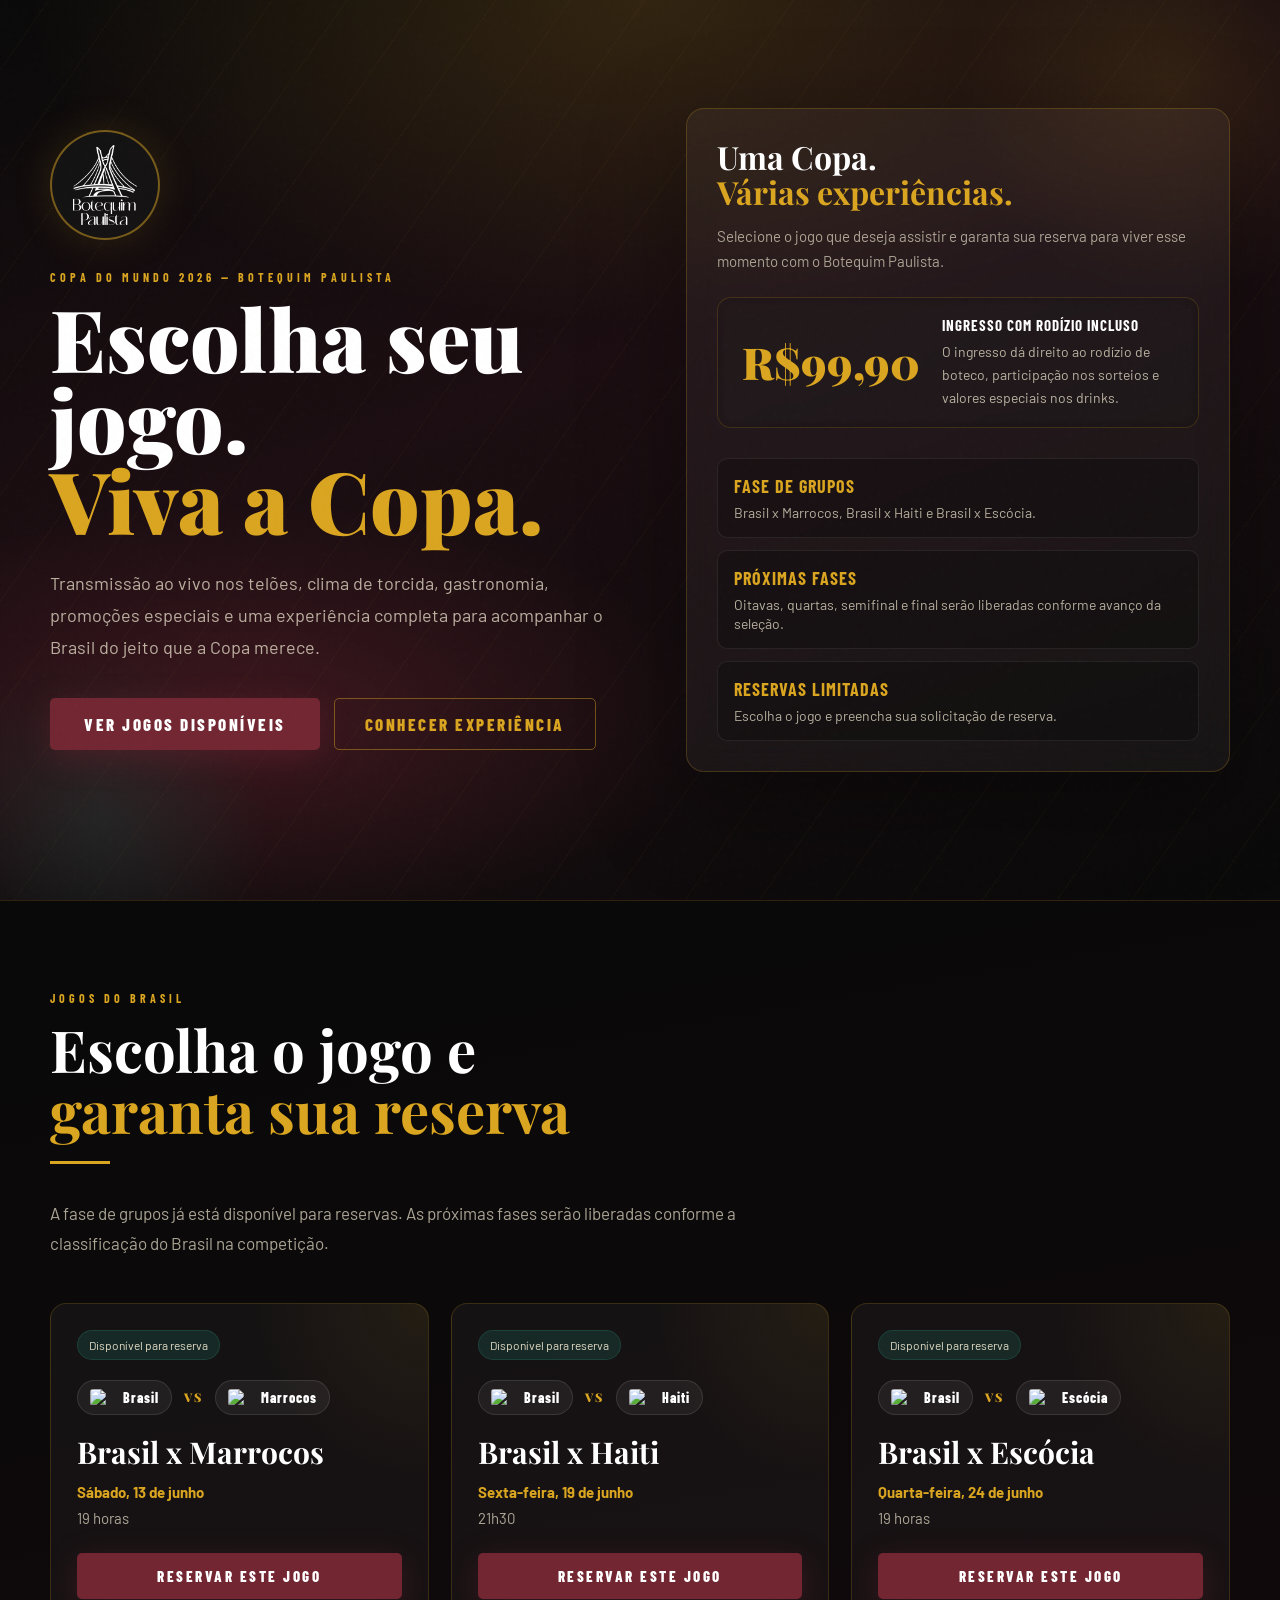
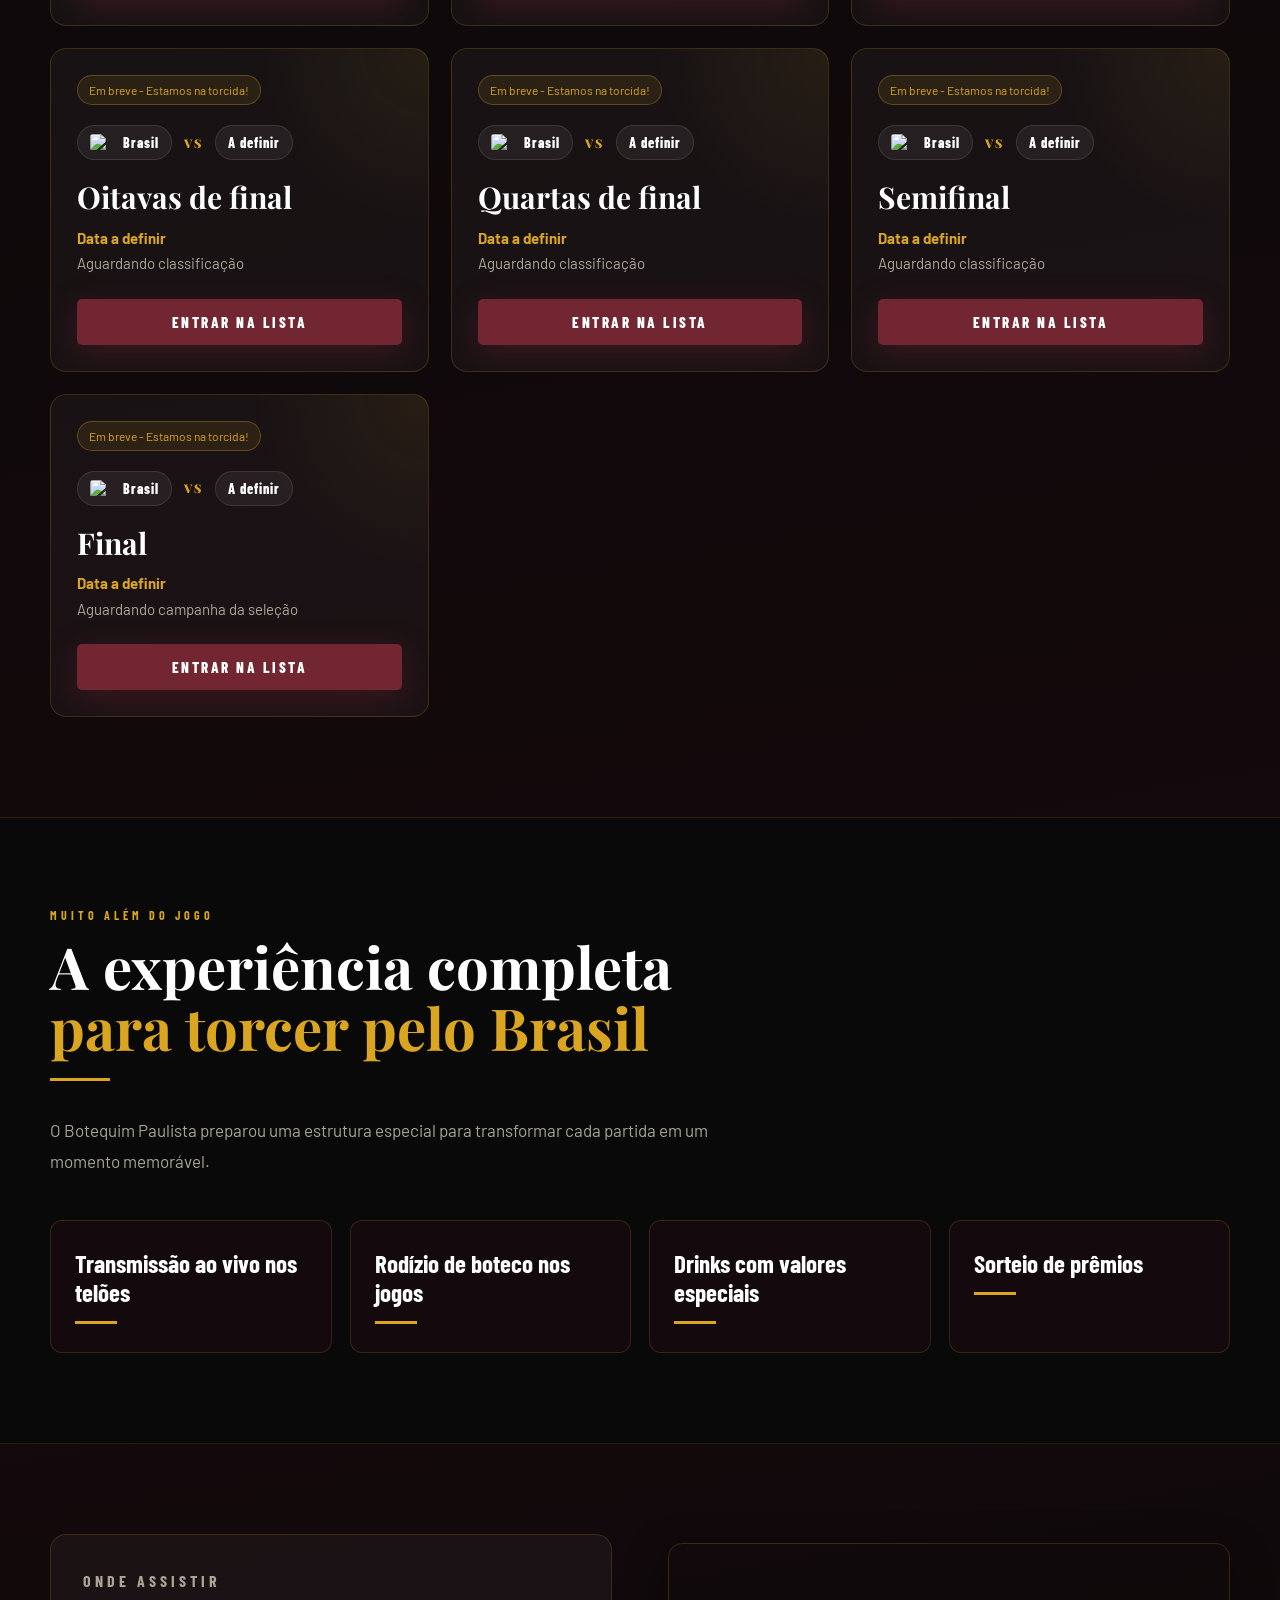
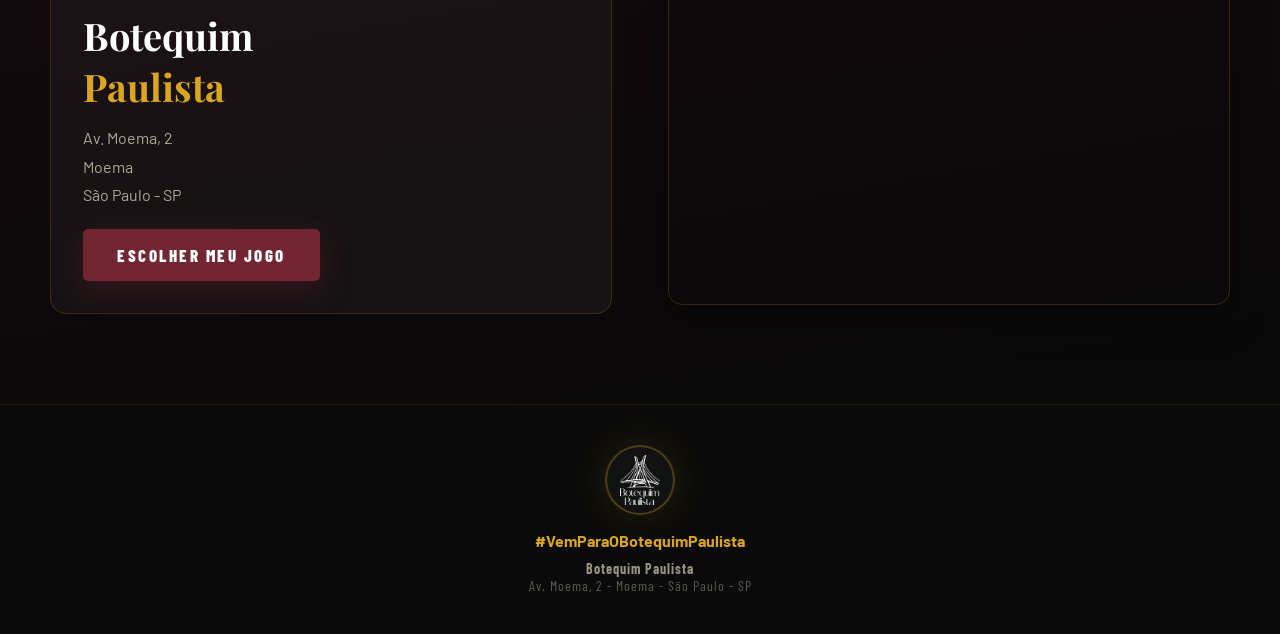
==== commit a99d083b: "Add files via upload" ====
--- a/index.html
+++ b/index.html
@@ -4,16 +4,18 @@
 <meta charset="UTF-8">
 <meta name="viewport" content="width=device-width, initial-scale=1.0">
 
-<title>Copa do Mundo no Estação Praça Gastrobar</title>
+<title>Copa do Mundo no Botequim Paulista</title>
 
 <link href="https://fonts.googleapis.com/css2?family=Playfair+Display:wght@700;900&family=Barlow+Condensed:wght@400;600;700;800&family=Barlow:wght@400;500;600&display=swap" rel="stylesheet">
 
 <style>
 :root {
-  --verde: #1F564C;
-  --preto: #161617;
+  --vinho: #722632;
+  --preto: #090909;
   --dourado: #DAA520;
   --creme: #F5EDD6;
+  --vinho-claro: #963646;
+  --verde: #1F564C;
   --verde-claro: #2a7a6c;
   --amarelo-brasil: #FFDF00;
 }
@@ -56,9 +58,9 @@
   position: absolute;
   inset: 0;
   background:
-    radial-gradient(ellipse 80% 60% at 50% 0%, rgba(218,165,32,.18) 0%, transparent 60%),
-    radial-gradient(ellipse 60% 40% at 20% 80%, rgba(31,86,76,.42) 0%, transparent 60%),
-    linear-gradient(160deg, #0d0d0e 0%, #1a2a28 42%, #0d0d0e 100%);
+    radial-gradient(ellipse 80% 60% at 50% 0%, rgba(218,165,32,.16) 0%, transparent 60%),
+    radial-gradient(ellipse 60% 40% at 20% 80%, rgba(114,38,50,.42) 0%, transparent 60%),
+    linear-gradient(160deg, #090909 0%, #1b0d11 42%, #090909 100%);
 }
 
 .hero-bg::after {
@@ -178,7 +180,7 @@
 
 .cta-btn {
   display: inline-block;
-  background: var(--verde);
+  background: var(--vinho);
   color: #fff;
   font-family: 'Barlow Condensed', sans-serif;
   font-weight: 800;
@@ -189,13 +191,13 @@
   border-radius: 5px;
   text-decoration: none;
   transition: background .2s, transform .2s, box-shadow .2s;
-  box-shadow: 0 8px 30px rgba(31,86,76,.4);
+  box-shadow: 0 8px 30px rgba(114,38,50,.38);
 }
 
 .cta-btn:hover {
-  background: var(--verde-claro);
+  background: var(--vinho-claro);
   transform: translateY(-2px);
-  box-shadow: 0 12px 40px rgba(31,86,76,.5);
+  box-shadow: 0 12px 40px rgba(114,38,50,.48);
 }
 
 .secondary-btn {
@@ -277,7 +279,7 @@
 
 .games-section {
   padding: 90px 20px 100px;
-  background: linear-gradient(170deg, #111 0%, #1a2824 100%);
+  background: linear-gradient(170deg, #090909 0%, #14090c 100%);
   border-top: 1px solid rgba(218,165,32,.15);
   border-bottom: 1px solid rgba(218,165,32,.15);
 }
@@ -454,8 +456,8 @@
 }
 
 .exp-card {
-  background: #0f1a18;
-  border: 1px solid rgba(31,86,76,.3);
+  background: #14090c;
+  border: 1px solid rgba(218,165,32,.18);
   border-radius: 12px;
   padding: 28px 24px;
   transition: transform .2s, border-color .2s;
@@ -482,7 +484,7 @@
 }
 
 .location-section {
-  background: linear-gradient(170deg, #0d1a17 0%, #0d0d0e 100%);
+  background: linear-gradient(170deg, #14090c 0%, #090909 100%);
   padding: 90px 20px;
   border-top: 1px solid rgba(218,165,32,.12);
 }
@@ -674,20 +676,17 @@
 }
 
 @media (max-width: 620px) {
-
   .hero-offer {
     flex-direction: column;
     align-items: flex-start;
-    gap: 16px;
+    gap: 12px;
   }
 
   .offer-price {
     min-width: auto;
-    font-size: 52px;
-  }
-
-}
-
+    font-size: 40px;
+  }
+}
 </style>
 </head>
 
@@ -703,10 +702,10 @@
 
       <div class="hero-left">
         <div class="logo-circle">
-          <img src="imagens/logo_padrao.png" alt="Estação Praça Gastrobar" class="logo-img">
-        </div>
-
-        <p class="section-label">Copa do Mundo 2026 — Estação Praça Gastrobar</p>
+          <img src="imagens/logo_padrao.png" alt="Botequim Paulista" class="logo-img">
+        </div>
+
+        <p class="section-label">Copa do Mundo 2026 — Botequim Paulista</p>
 
         <h1 class="hero-title">
           Escolha seu jogo.<br>
@@ -717,6 +716,7 @@
           Transmissão ao vivo nos telões, clima de torcida, gastronomia, promoções especiais e uma experiência completa para acompanhar o Brasil do jeito que a Copa merece.
         </p>
 
+        
         <div class="hero-actions">
           <a href="#jogos" class="cta-btn">Ver jogos disponíveis</a>
           <a href="#experiencia" class="secondary-btn">Conhecer experiência</a>
@@ -730,7 +730,7 @@
         </h2>
 
         <p class="panel-text">
-          Selecione o jogo que deseja assistir e garanta sua reserva para viver esse momento com o Estação Praça.
+          Selecione o jogo que deseja assistir e garanta sua reserva para viver esse momento com o Botequim Paulista.
         </p>
 
         <div class="hero-offer">
@@ -741,11 +741,11 @@
         <div class="offer-info">
           <strong>Ingresso com rodízio incluso</strong>
           <span>
-            O ingresso dá direito ao rodízio de boteco,
-            participação nos sorteios e valores especiais nos drinks.
+            O ingresso dá direito ao rodízio de boteco, participação nos sorteios e valores especiais nos drinks.
           </span>
         </div>
       </div>
+
 
         <div class="panel-list">
           <div class="panel-item">
@@ -935,7 +935,7 @@
     <div class="divider"></div>
 
     <p class="section-description">
-      O Estação Praça preparou uma estrutura especial para transformar cada partida em um momento memorável.
+      O Botequim Paulista preparou uma estrutura especial para transformar cada partida em um momento memorável.
     </p>
 
     <div class="experience-grid">
@@ -969,12 +969,12 @@
       <div class="location-card">
         <p class="section-label">Onde assistir</p>
 
-        <h2>Estação Praça<br><em>Gastrobar</em></h2>
+        <h2>Botequim<br><em>Paulista</em></h2>
 
         <p>
-          Av. Kennedy, 260<br>
-          Jardim Três Marias<br>
-          São Bernardo do Campo — SP
+          Av. Moema, 2<br>
+          Moema<br>
+          São Paulo - SP
         </p>
 
         <br>
@@ -983,13 +983,7 @@
       </div>
 
       <div class="location-map">
-        <iframe
-          src="https://www.google.com/maps/embed?pb=!1m18!1m12!1m3!1d3653.7001863784362!2d-46.56180982466602!3d-23.686677478713943!2m3!1f0!2f0!3f0!3m2!1i1024!2i768!4f13.1!3m3!1m2!1s0x94ce43baeb21239d%3A0x22912fda6e2c8373!2zRXN0YcOnw6NvIFByYcOnYQ!5e0!3m2!1sen!2sbr!4v1779795492224!5m2!1sen!2sbr"
-          allowfullscreen=""
-          loading="lazy"
-          referrerpolicy="no-referrer-when-downgrade"
-          title="Localização Estação Praça Gastrobar">
-        </iframe>
+        <iframe src="https://www.google.com/maps/embed?pb=!1m18!1m12!1m3!1d3656.0252999838262!2d-46.6628061256412!3d-23.603425578770928!2m3!1f0!2f0!3f0!3m2!1i1024!2i768!4f13.1!3m3!1m2!1s0x94ce5b00380f4e8f%3A0x57c3dbb12072d893!2sBotequim%20Paulista!5e0!3m2!1sen!2sbr!4v1779888483111!5m2!1sen!2sbr" width="600" height="450" style="border:0;" allowfullscreen="" loading="lazy" referrerpolicy="no-referrer-when-downgrade"></iframe>
       </div>
 
     </div>
@@ -998,12 +992,12 @@
 
 <footer>
   <div class="logo-circle">
-    <img src="imagens/logo_padrao.png" alt="Estação Praça Gastrobar" class="logo-img">
+    <img src="imagens/logo_padrao.png" alt="Botequim Paulista" class="logo-img">
   </div>
 
-  <span class="hashtag">#VemParaAEstação</span>
-  <p><strong>Estação Praça Gastrobar</strong></p>
-  <p>Av. Kennedy, 260 — Jardim Três Marias — São Bernardo do Campo, SP</p>
+  <span class="hashtag">#VemParaOBotequimPaulista</span>
+  <p><strong>Botequim Paulista</strong></p>
+  <p>Av. Moema, 2 - Moema - São Paulo - SP</p>
 </footer>
 
 </body>
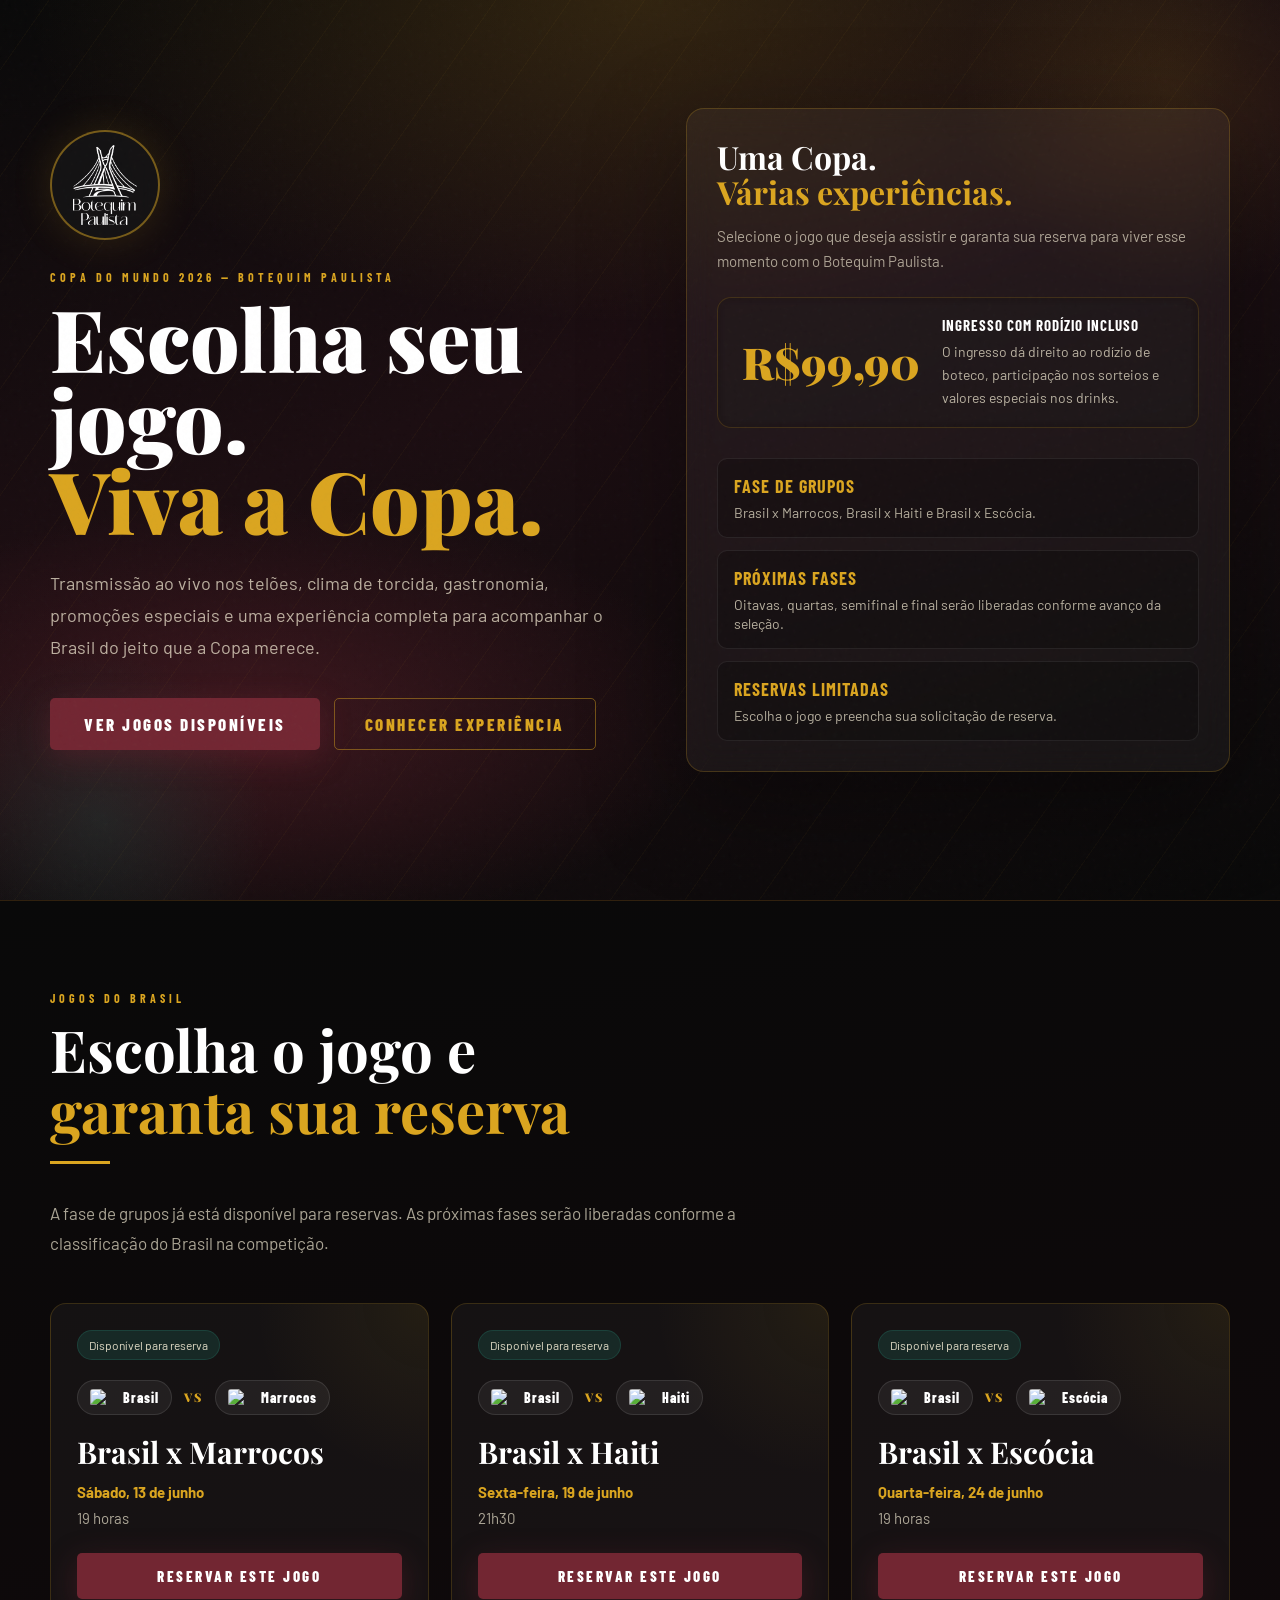
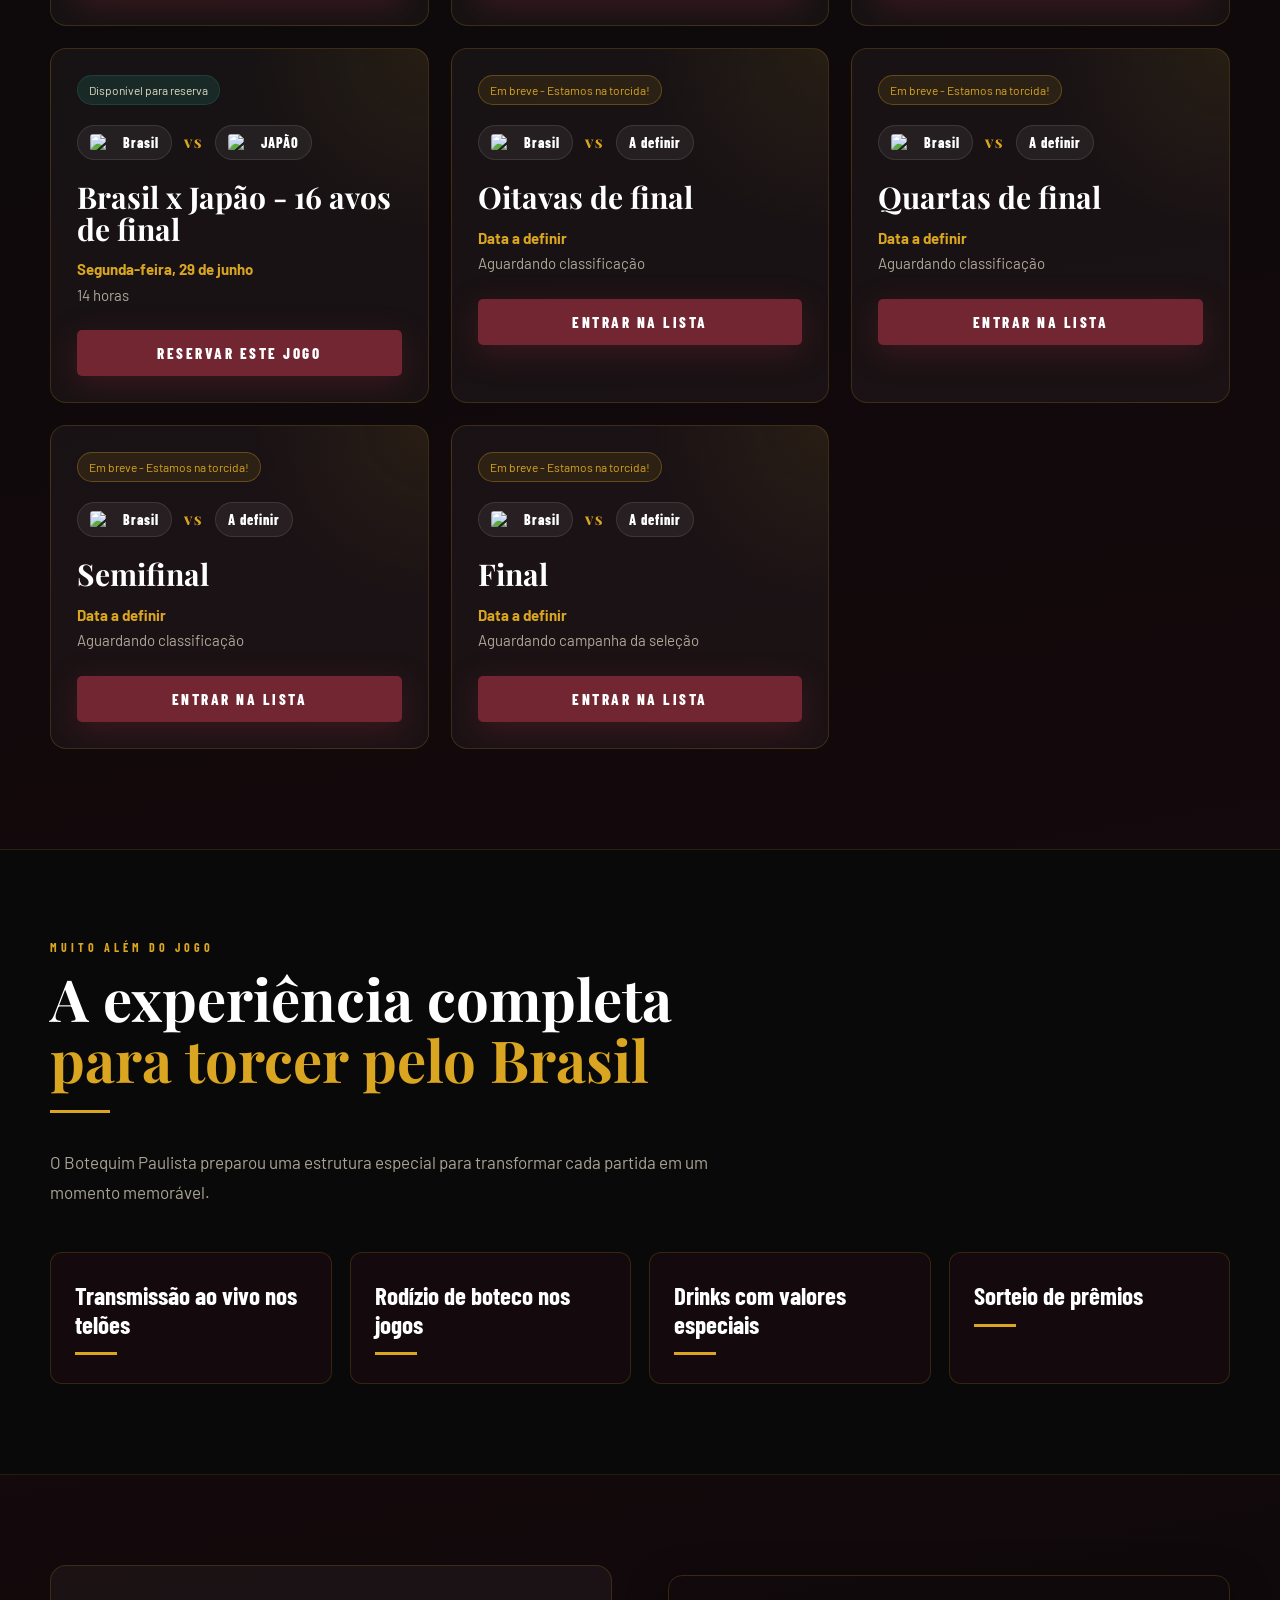
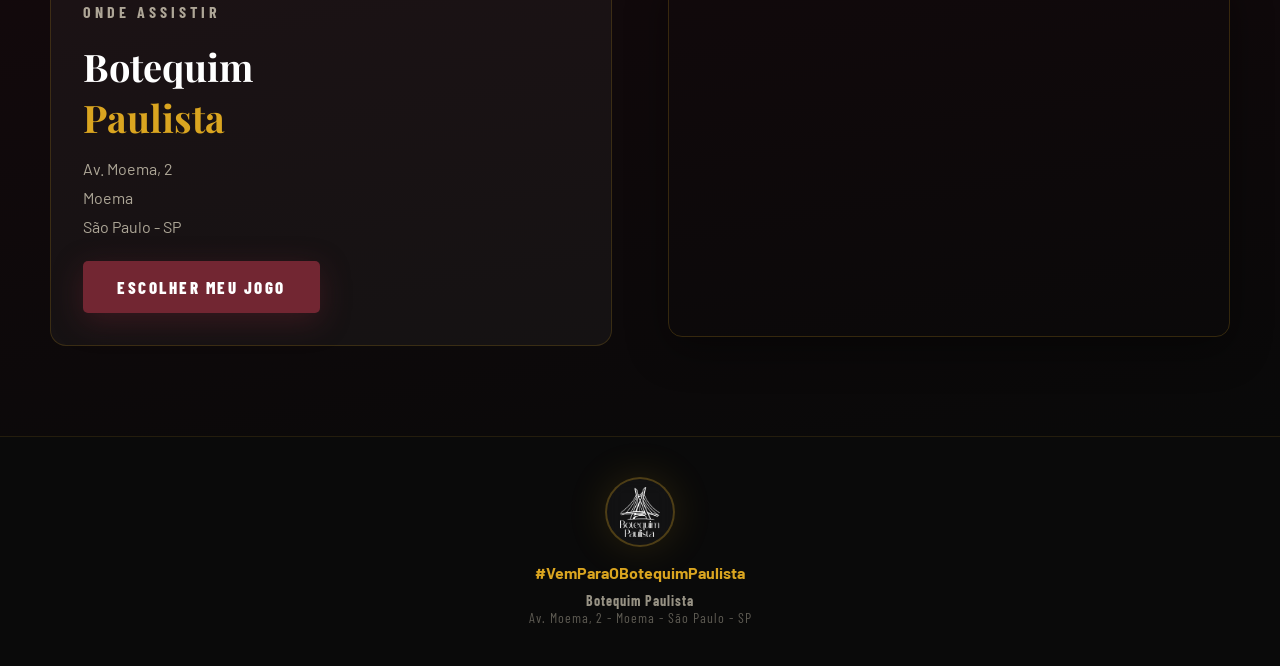
==== commit 8d836475: "Add files via upload" ====
--- a/index.html
+++ b/index.html
@@ -7,7 +7,23 @@
 <title>Copa do Mundo no Botequim Paulista</title>
 
 <link href="https://fonts.googleapis.com/css2?family=Playfair+Display:wght@700;900&family=Barlow+Condensed:wght@400;600;700;800&family=Barlow:wght@400;500;600&display=swap" rel="stylesheet">
-
+<!-- Meta Pixel Code -->
+<script>
+!function(f,b,e,v,n,t,s)
+{if(f.fbq)return;n=f.fbq=function(){n.callMethod?
+n.callMethod.apply(n,arguments):n.queue.push(arguments)};
+if(!f._fbq)f._fbq=n;n.push=n;n.loaded=!0;n.version='2.0';
+n.queue=[];t=b.createElement(e);t.async=!0;
+t.src=v;s=b.getElementsByTagName(e)[0];
+s.parentNode.insertBefore(t,s)}(window, document,'script',
+'https://connect.facebook.net/en_US/fbevents.js');
+fbq('init', '1610158686718373');
+fbq('track', 'PageView');
+</script>
+<noscript><img height="1" width="1" style="display:none"
+src="https://www.facebook.com/tr?id=1610158686718373&ev=PageView&noscript=1"
+/></noscript>
+<!-- End Meta Pixel Code -->
 <style>
 :root {
   --vinho: #722632;
@@ -821,7 +837,13 @@
           21h30
         </p>
 
-        <a href="brasil-haiti.html" class="cta-btn">Reservar este jogo</a>
+        <a 
+          href="brasil-haiti.html?jogo=brasil-haiti" 
+          class="cta-btn"
+          onclick="trackGameClick('Brasil x Haiti', 'brasil-haiti')"
+        >
+          Reservar este jogo
+        </a>
       </article>
 
       <article class="game-card">
@@ -840,7 +862,38 @@
           19 horas
         </p>
 
-        <a href="brasil-escocia.html" class="cta-btn">Reservar este jogo</a>
+        <a 
+          href="brasil-escocia.html?jogo=brasil-escocia" 
+          class="cta-btn"
+          onclick="trackGameClick('Brasil x Escócia', 'brasil-escocia')"
+        >
+          Reservar este jogo
+        </a>
+      </article>
+
+        <article class="game-card">
+        <span class="game-status">Disponível para reserva</span>
+
+        <div class="flags-row">
+          <div class="flag-pill"><img src="https://flagcdn.com/br.svg" alt="Brasil" class="flag-img"> Brasil</div>
+          <span class="vs-badge">VS</span>
+          <div class="flag-pill"><img src="https://flagcdn.com/jp.svg" alt="Bandeira do Japão" class="flag-img"> JAPÃO</div>
+        </div>
+
+        <h3>Brasil x Japão - 16 avos de final</h3>
+
+        <p class="game-info">
+          <strong>Segunda-feira, 29 de junho</strong><br>
+          14 horas
+        </p>
+
+        <a 
+        href="brasil-japao-29-06.html?jogo=16avosdefinal" 
+        class="cta-btn"
+        onclick="trackGameClick('Brasil x Japão', '16avosdefinal')"
+      >
+        Reservar este jogo
+      </a>
       </article>
 
       <article class="game-card">
@@ -859,7 +912,13 @@
           Aguardando classificação
         </p>
 
-        <a href="oitavas.html" class="cta-btn">Entrar na lista</a>
+        <a 
+        href="oitavas.html?jogo=oitavas" 
+        class="cta-btn"
+        onclick="trackGameClick('Oitavas', 'oitavas')"
+      >
+        Entrar na lista
+      </a>
       </article>
 
       <article class="game-card">
@@ -878,7 +937,13 @@
           Aguardando classificação
         </p>
 
-        <a href="quartas.html" class="cta-btn">Entrar na lista</a>
+        <a 
+        href="quartas.html?jogo=quartas" 
+        class="cta-btn"
+        onclick="trackGameClick('Quartas', 'quartas')"
+      >
+        Entrar na lista
+      </a>
       </article>
 
       <article class="game-card">
@@ -897,7 +962,13 @@
           Aguardando classificação
         </p>
 
-        <a href="semi.html" class="cta-btn">Entrar na lista</a>
+        <a 
+        href="semi.html?jogo=semi" 
+        class="cta-btn"
+        onclick="trackGameClick('Semifinal', 'semifinal')"
+      >
+        Entrar na lista
+      </a>
       </article>
 
       <article class="game-card">
@@ -916,7 +987,13 @@
           Aguardando campanha da seleção
         </p>
 
-        <a href="final.html" class="cta-btn">Entrar na lista</a>
+        <a 
+        href="final.html?jogo=final" 
+        class="cta-btn"
+        onclick="trackGameClick('Final', 'final')"
+      >
+        Entrar na lista
+      </a>
       </article>
 
     </div>
@@ -999,6 +1076,16 @@
   <p><strong>Botequim Paulista</strong></p>
   <p>Av. Moema, 2 - Moema - São Paulo - SP</p>
 </footer>
-
+<script>
+function trackGameClick(nomeJogo, slugJogo) {
+  if (typeof fbq !== 'undefined') {
+    fbq('trackCustom', 'CliqueJogoCopa', {
+      content_name: nomeJogo,
+      content_category: 'Copa 2026',
+      jogo_slug: slugJogo
+    });
+  }
+}
+</script>
 </body>
 </html>
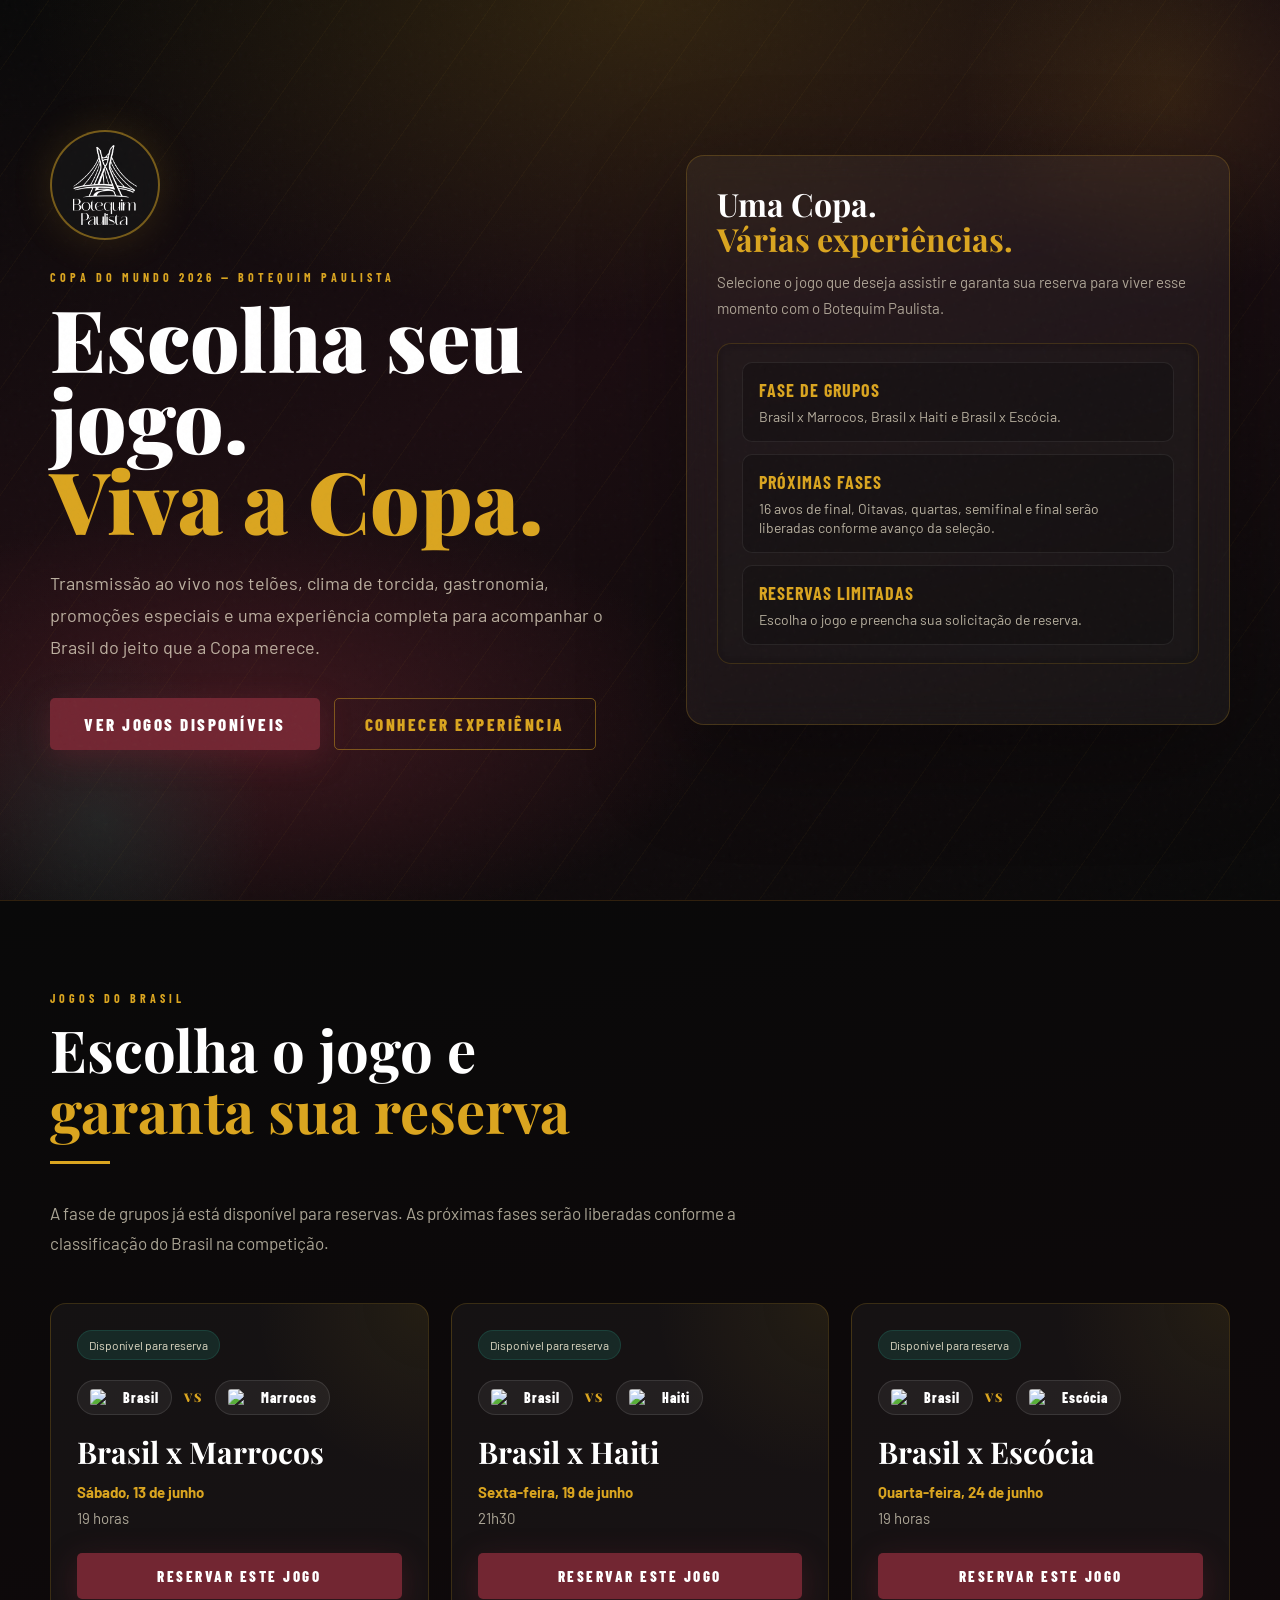
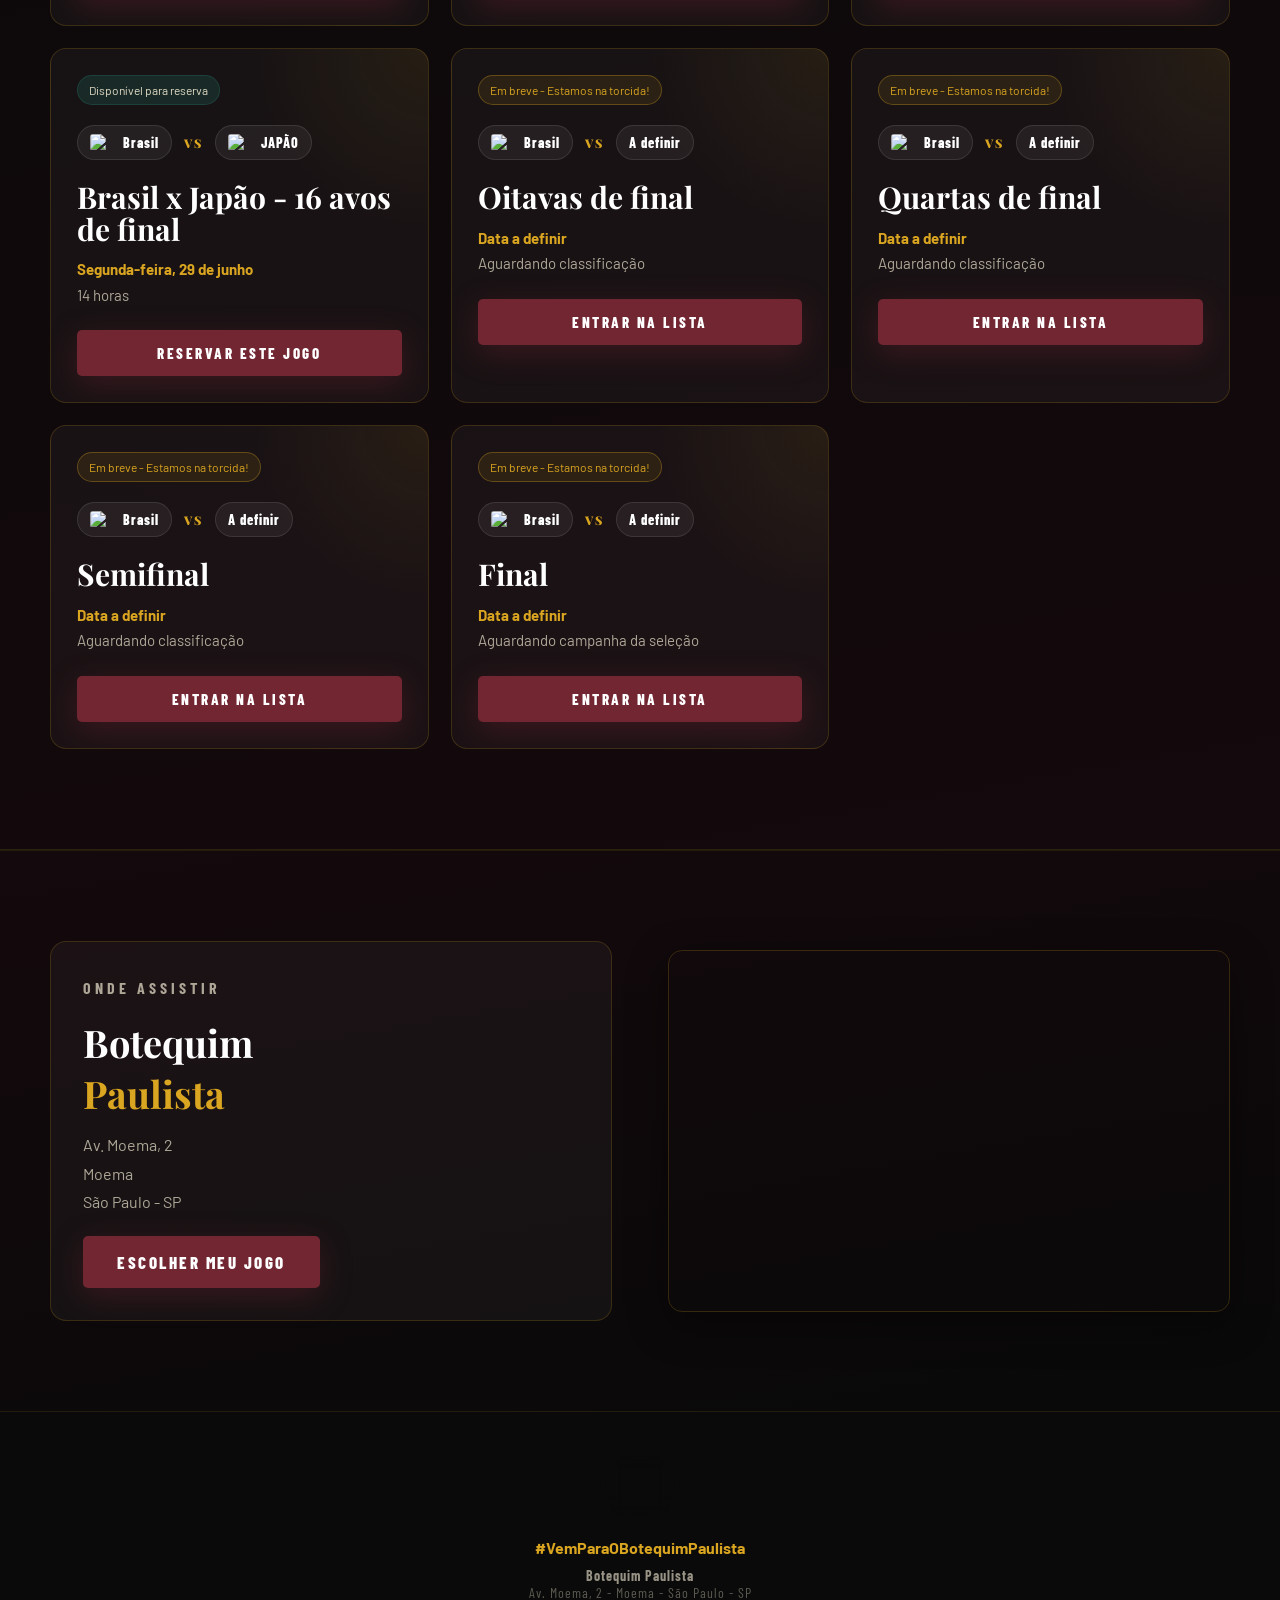
==== commit 2f478512: "Add files via upload" ====
--- a/index.html
+++ b/index.html
@@ -750,19 +750,6 @@
         </p>
 
         <div class="hero-offer">
-        <div class="offer-price">
-          R$99,90
-        </div>
-
-        <div class="offer-info">
-          <strong>Ingresso com rodízio incluso</strong>
-          <span>
-            O ingresso dá direito ao rodízio de boteco, participação nos sorteios e valores especiais nos drinks.
-          </span>
-        </div>
-      </div>
-
-
         <div class="panel-list">
           <div class="panel-item">
             <strong>Fase de grupos</strong>
@@ -771,7 +758,7 @@
 
           <div class="panel-item">
             <strong>Próximas fases</strong>
-            <span>Oitavas, quartas, semifinal e final serão liberadas conforme avanço da seleção.</span>
+            <span>16 avos de final, Oitavas, quartas, semifinal e final serão liberadas conforme avanço da seleção.</span>
           </div>
 
           <div class="panel-item">
@@ -996,45 +983,6 @@
       </a>
       </article>
 
-    </div>
-  </div>
-</section>
-
-<section class="experience-section" id="experiencia">
-  <div class="container">
-    <p class="section-label">Muito além do jogo</p>
-
-    <h2 class="section-title">
-      A experiência completa<br>
-      <em>para torcer pelo Brasil</em>
-    </h2>
-
-    <div class="divider"></div>
-
-    <p class="section-description">
-      O Botequim Paulista preparou uma estrutura especial para transformar cada partida em um momento memorável.
-    </p>
-
-    <div class="experience-grid">
-      <div class="exp-card">
-        <strong>Transmissão ao vivo nos telões</strong>
-        <div class="exp-line"></div>
-      </div>
-
-      <div class="exp-card">
-        <strong>Rodízio de boteco nos jogos</strong>
-        <div class="exp-line"></div>
-      </div>
-
-      <div class="exp-card">
-        <strong>Drinks com valores especiais</strong>
-        <div class="exp-line"></div>
-      </div>
-
-      <div class="exp-card">
-        <strong>Sorteio de prêmios</strong>
-        <div class="exp-line"></div>
-      </div>
     </div>
   </div>
 </section>
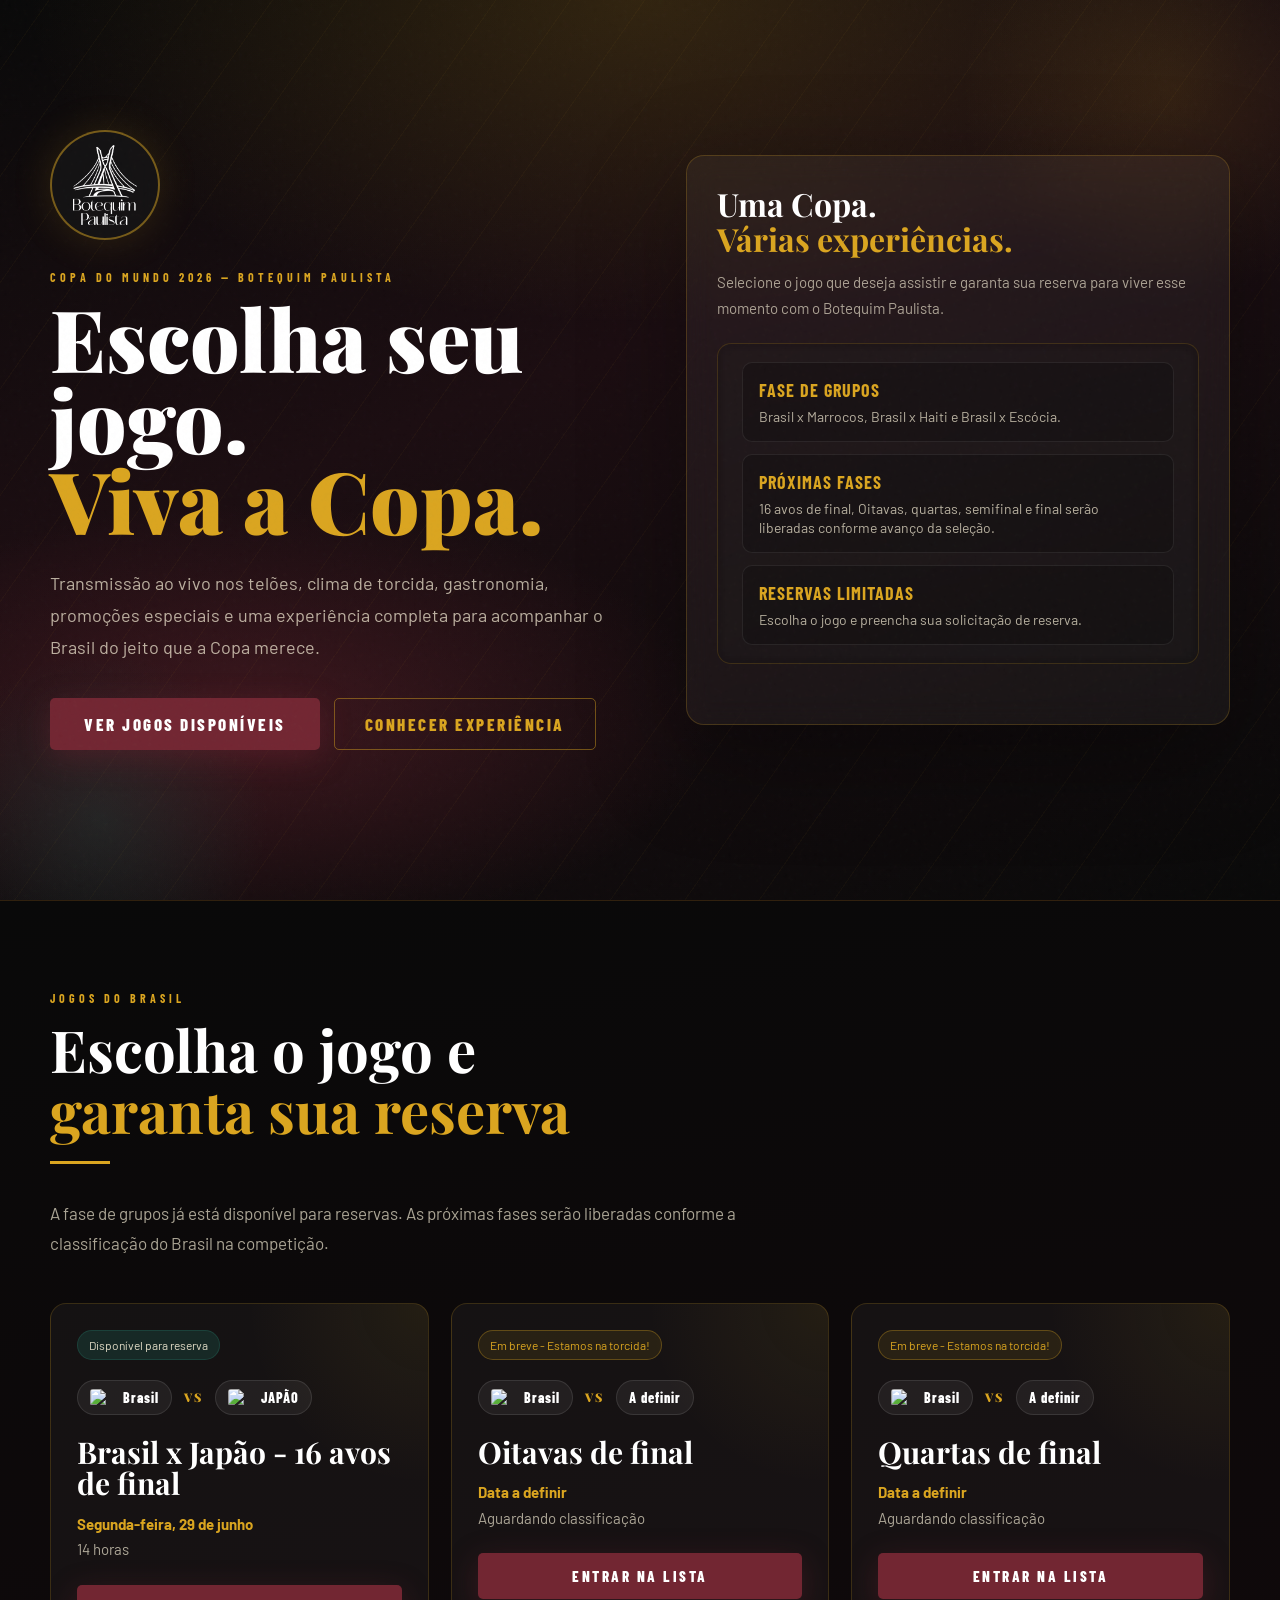
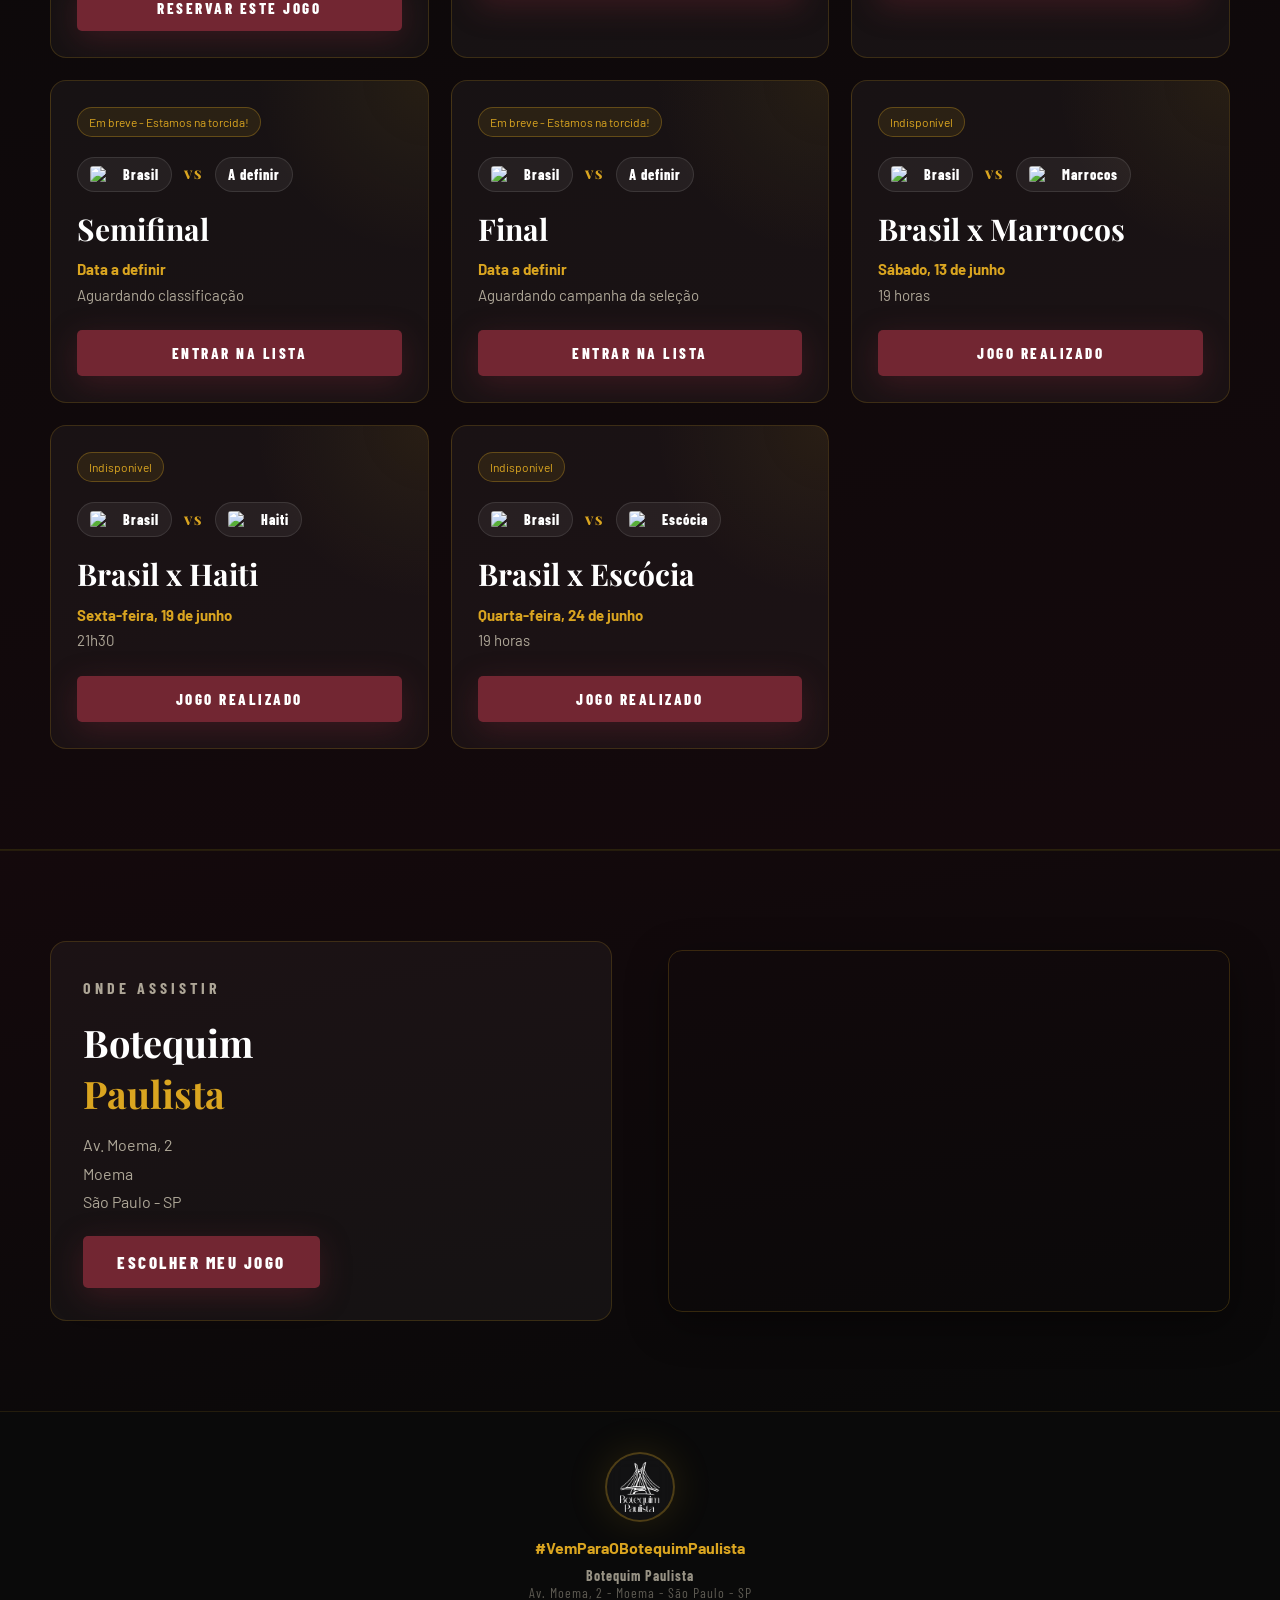
==== commit 85b79d4a: "Add files via upload" ====
--- a/index.html
+++ b/index.html
@@ -789,75 +789,6 @@
 
     <div class="games-grid">
 
-      <article class="game-card">
-        <span class="game-status">Disponível para reserva</span>
-
-        <div class="flags-row">
-          <div class="flag-pill"><img src="https://flagcdn.com/br.svg" alt="Brasil" class="flag-img"> Brasil</div>
-          <span class="vs-badge">VS</span>
-          <div class="flag-pill"><img src="https://flagcdn.com/ma.svg" alt="Marrocos" class="flag-img"> Marrocos</div>
-        </div>
-
-        <h3>Brasil x Marrocos</h3>
-
-        <p class="game-info">
-          <strong>Sábado, 13 de junho</strong><br>
-          19 horas
-        </p>
-
-        <a href="brasil-marrocos.html" class="cta-btn">Reservar este jogo</a>
-      </article>
-
-      <article class="game-card">
-        <span class="game-status">Disponível para reserva</span>
-
-        <div class="flags-row">
-          <div class="flag-pill"><img src="https://flagcdn.com/br.svg" alt="Brasil" class="flag-img"> Brasil</div>
-          <span class="vs-badge">VS</span>
-          <div class="flag-pill"><img src="https://flagcdn.com/ht.svg" alt="Haiti" class="flag-img"> Haiti</div>
-        </div>
-
-        <h3>Brasil x Haiti</h3>
-
-        <p class="game-info">
-          <strong>Sexta-feira, 19 de junho</strong><br>
-          21h30
-        </p>
-
-        <a 
-          href="brasil-haiti.html?jogo=brasil-haiti" 
-          class="cta-btn"
-          onclick="trackGameClick('Brasil x Haiti', 'brasil-haiti')"
-        >
-          Reservar este jogo
-        </a>
-      </article>
-
-      <article class="game-card">
-        <span class="game-status">Disponível para reserva</span>
-
-        <div class="flags-row">
-          <div class="flag-pill"><img src="https://flagcdn.com/br.svg" alt="Brasil" class="flag-img"> Brasil</div>
-          <span class="vs-badge">VS</span>
-          <div class="flag-pill"><img src="https://flagcdn.com/gb-sct.svg" alt="Escócia" class="flag-img"> Escócia</div>
-        </div>
-
-        <h3>Brasil x Escócia</h3>
-
-        <p class="game-info">
-          <strong>Quarta-feira, 24 de junho</strong><br>
-          19 horas
-        </p>
-
-        <a 
-          href="brasil-escocia.html?jogo=brasil-escocia" 
-          class="cta-btn"
-          onclick="trackGameClick('Brasil x Escócia', 'brasil-escocia')"
-        >
-          Reservar este jogo
-        </a>
-      </article>
-
         <article class="game-card">
         <span class="game-status">Disponível para reserva</span>
 
@@ -981,6 +912,75 @@
       >
         Entrar na lista
       </a>
+      </article>
+
+        <article class="game-card">
+        <span class="game-status future">Indisponível</span>
+
+        <div class="flags-row">
+          <div class="flag-pill"><img src="https://flagcdn.com/br.svg" alt="Brasil" class="flag-img"> Brasil</div>
+          <span class="vs-badge">VS</span>
+          <div class="flag-pill"><img src="https://flagcdn.com/ma.svg" alt="Marrocos" class="flag-img"> Marrocos</div>
+        </div>
+
+        <h3>Brasil x Marrocos</h3>
+
+        <p class="game-info">
+          <strong>Sábado, 13 de junho</strong><br>
+          19 horas
+        </p>
+
+        <a href="#" class="cta-btn">Jogo realizado</a>
+      </article>
+
+      <article class="game-card">
+        <span class="game-status future">Indisponível</span>
+
+        <div class="flags-row">
+          <div class="flag-pill"><img src="https://flagcdn.com/br.svg" alt="Brasil" class="flag-img"> Brasil</div>
+          <span class="vs-badge">VS</span>
+          <div class="flag-pill"><img src="https://flagcdn.com/ht.svg" alt="Haiti" class="flag-img"> Haiti</div>
+        </div>
+
+        <h3>Brasil x Haiti</h3>
+
+        <p class="game-info">
+          <strong>Sexta-feira, 19 de junho</strong><br>
+          21h30
+        </p>
+
+        <a 
+          href="#" 
+          class="cta-btn"
+          onclick="trackGameClick('Brasil x Haiti', 'brasil-haiti')"
+        >
+          Jogo realizado
+        </a>
+      </article>
+
+      <article class="game-card">
+        <span class="game-status future">Indisponível</span>
+
+        <div class="flags-row">
+          <div class="flag-pill"><img src="https://flagcdn.com/br.svg" alt="Brasil" class="flag-img"> Brasil</div>
+          <span class="vs-badge">VS</span>
+          <div class="flag-pill"><img src="https://flagcdn.com/gb-sct.svg" alt="Escócia" class="flag-img"> Escócia</div>
+        </div>
+
+        <h3>Brasil x Escócia</h3>
+
+        <p class="game-info">
+          <strong>Quarta-feira, 24 de junho</strong><br>
+          19 horas
+        </p>
+
+        <a 
+          href="#" 
+          class="cta-btn"
+          onclick="trackGameClick('Brasil x Escócia', 'brasil-escocia')"
+        >
+          Jogo realizado
+        </a>
       </article>
 
     </div>
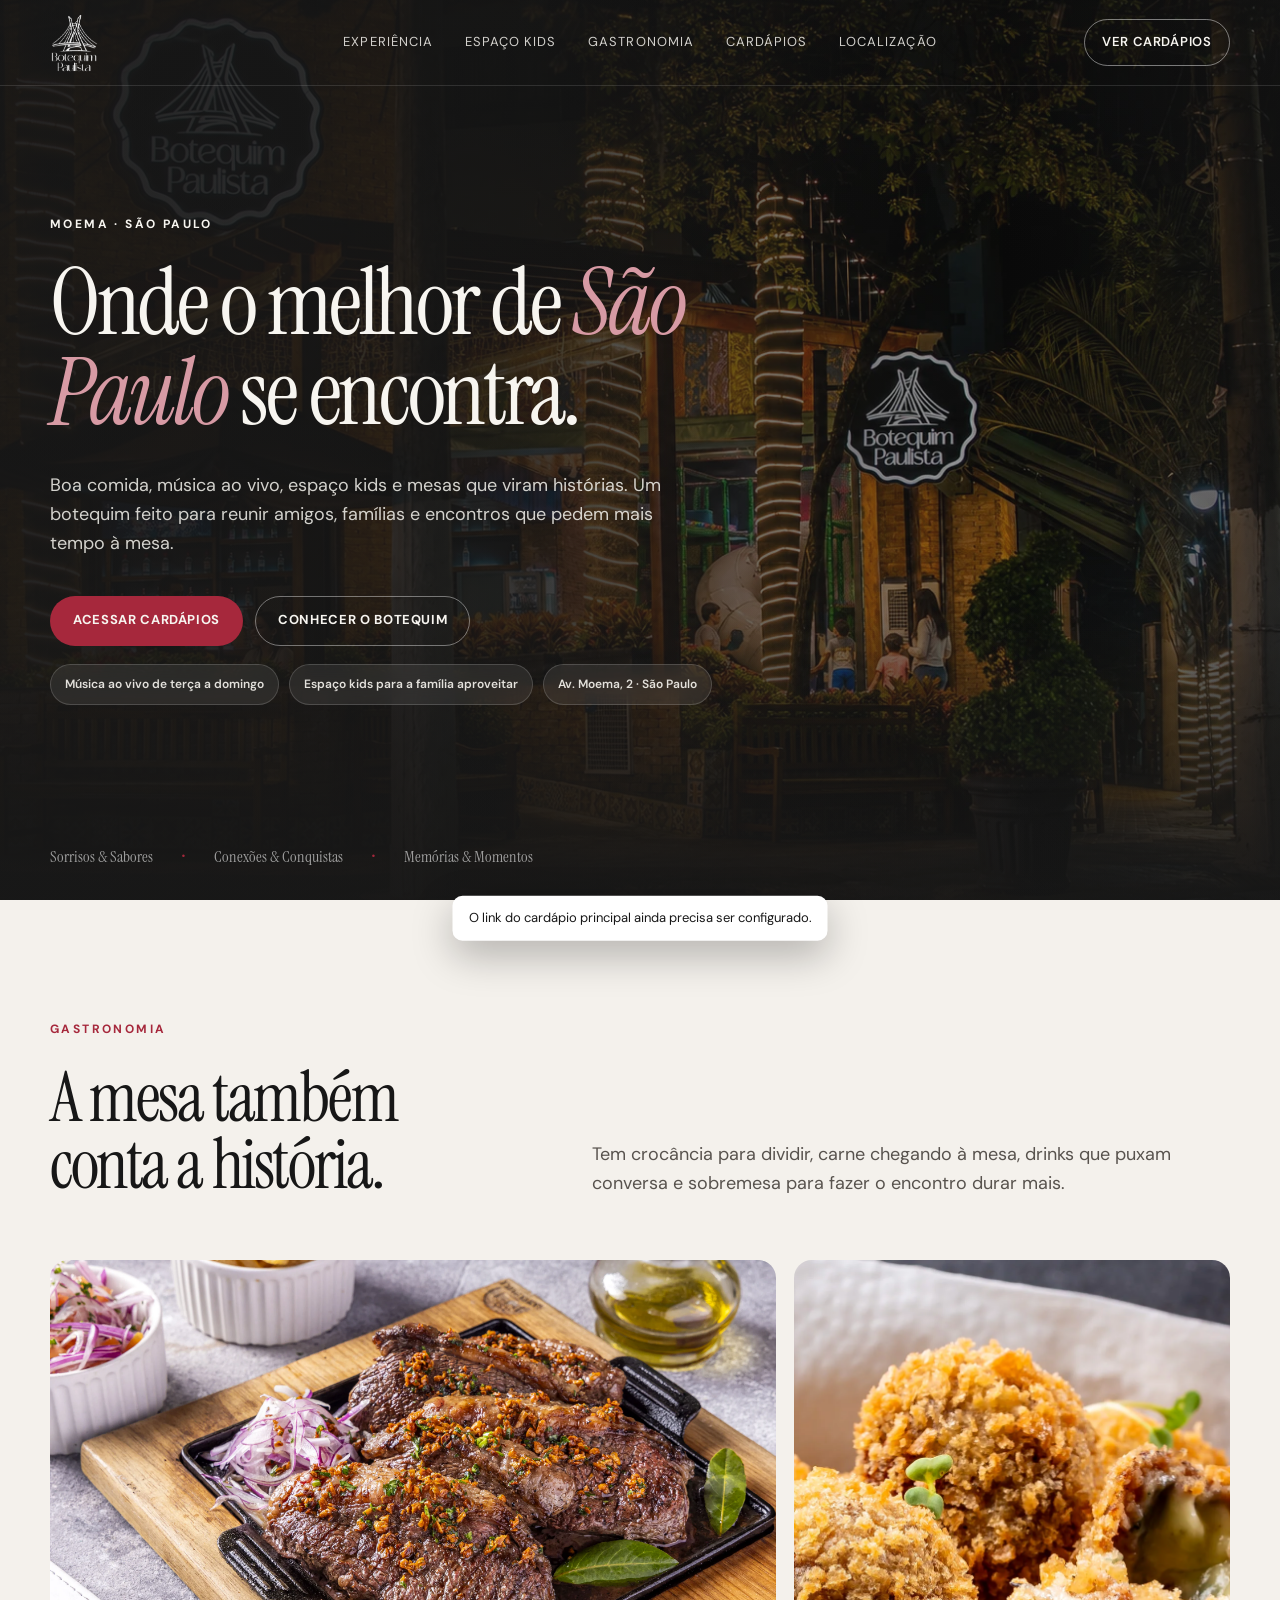
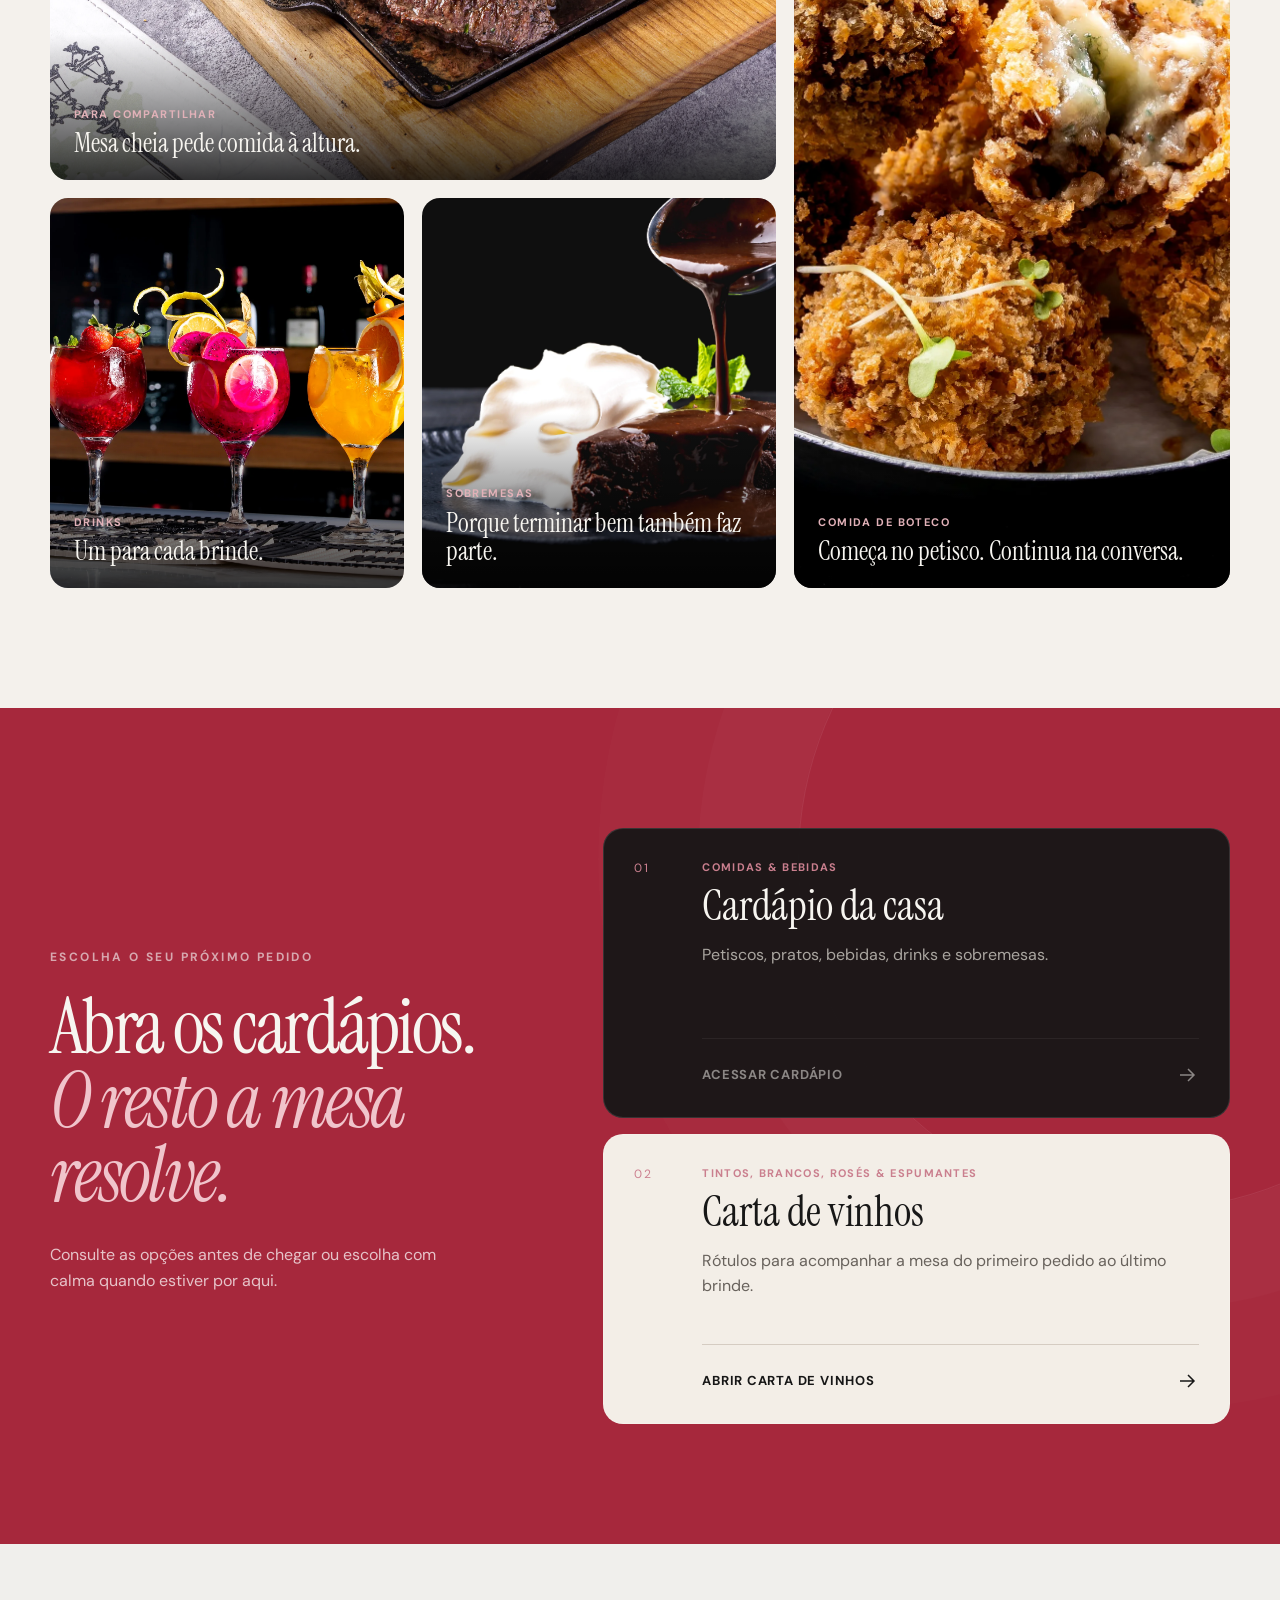
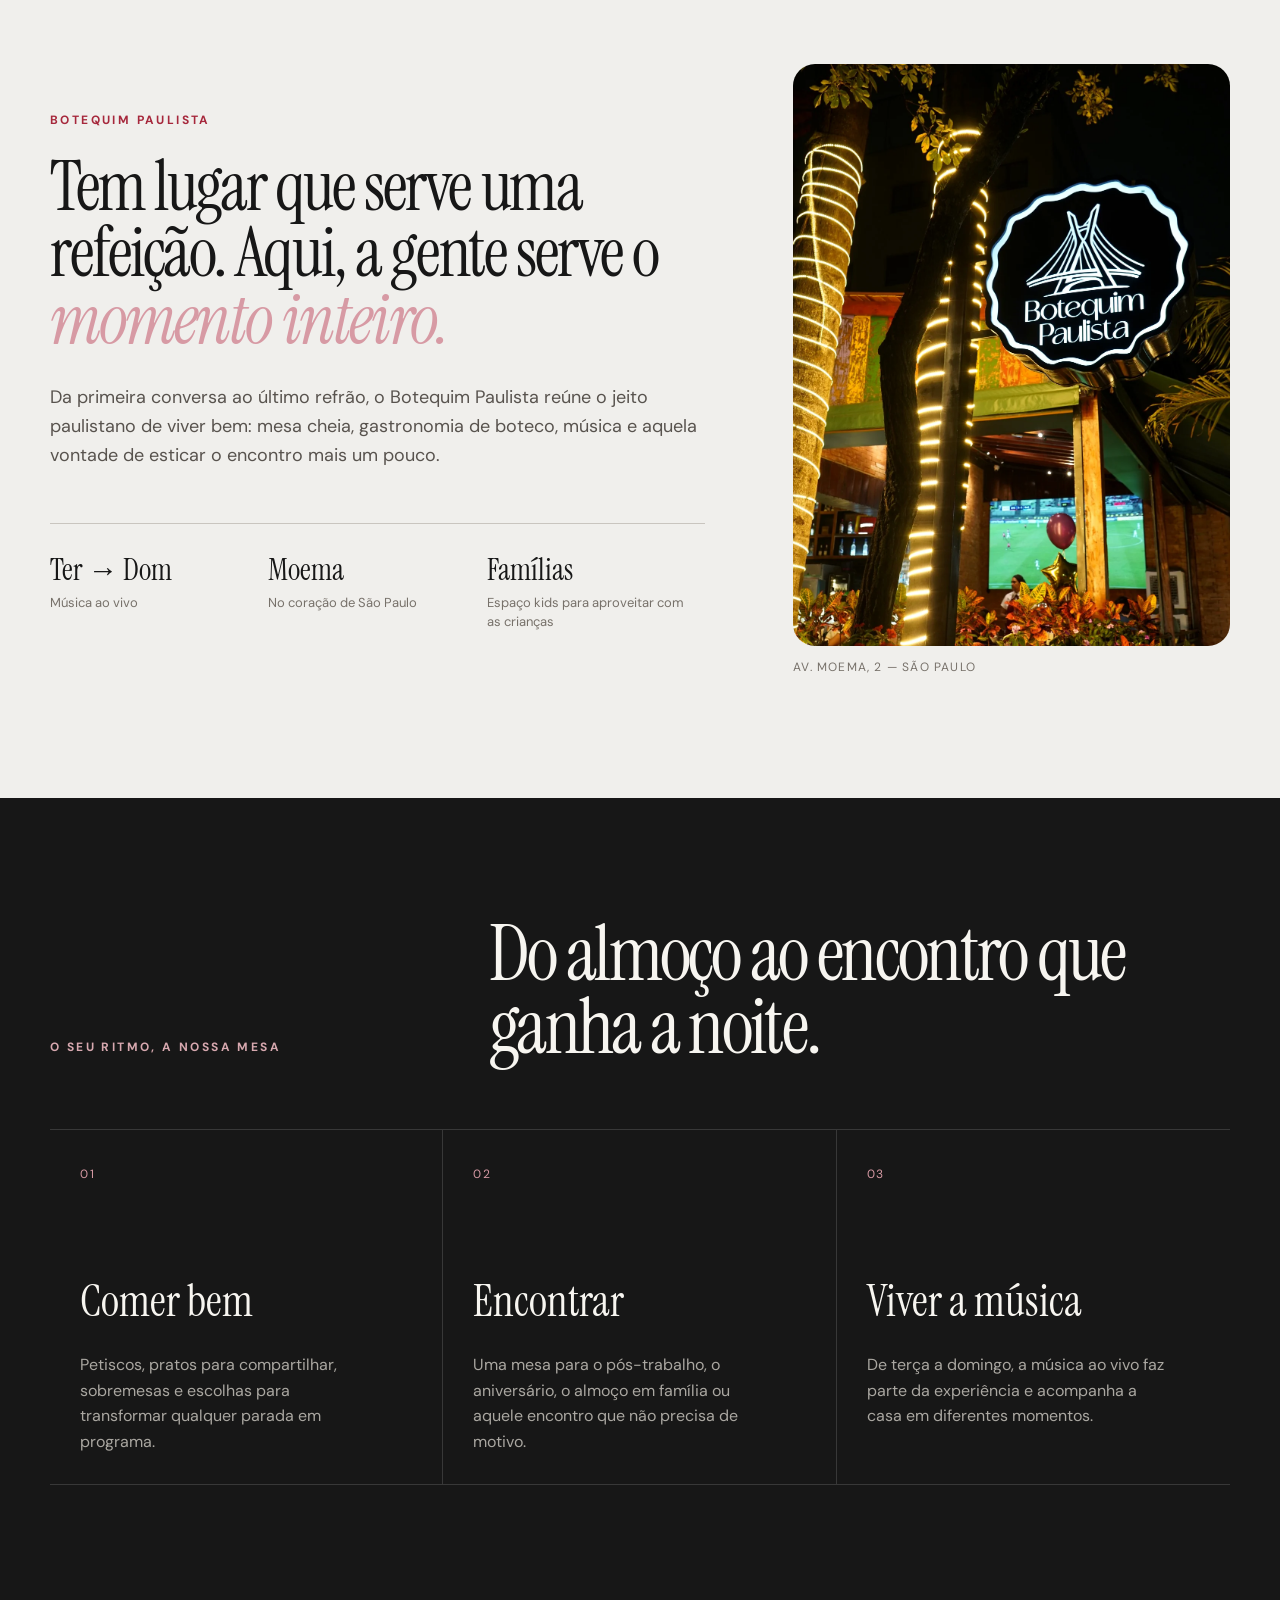
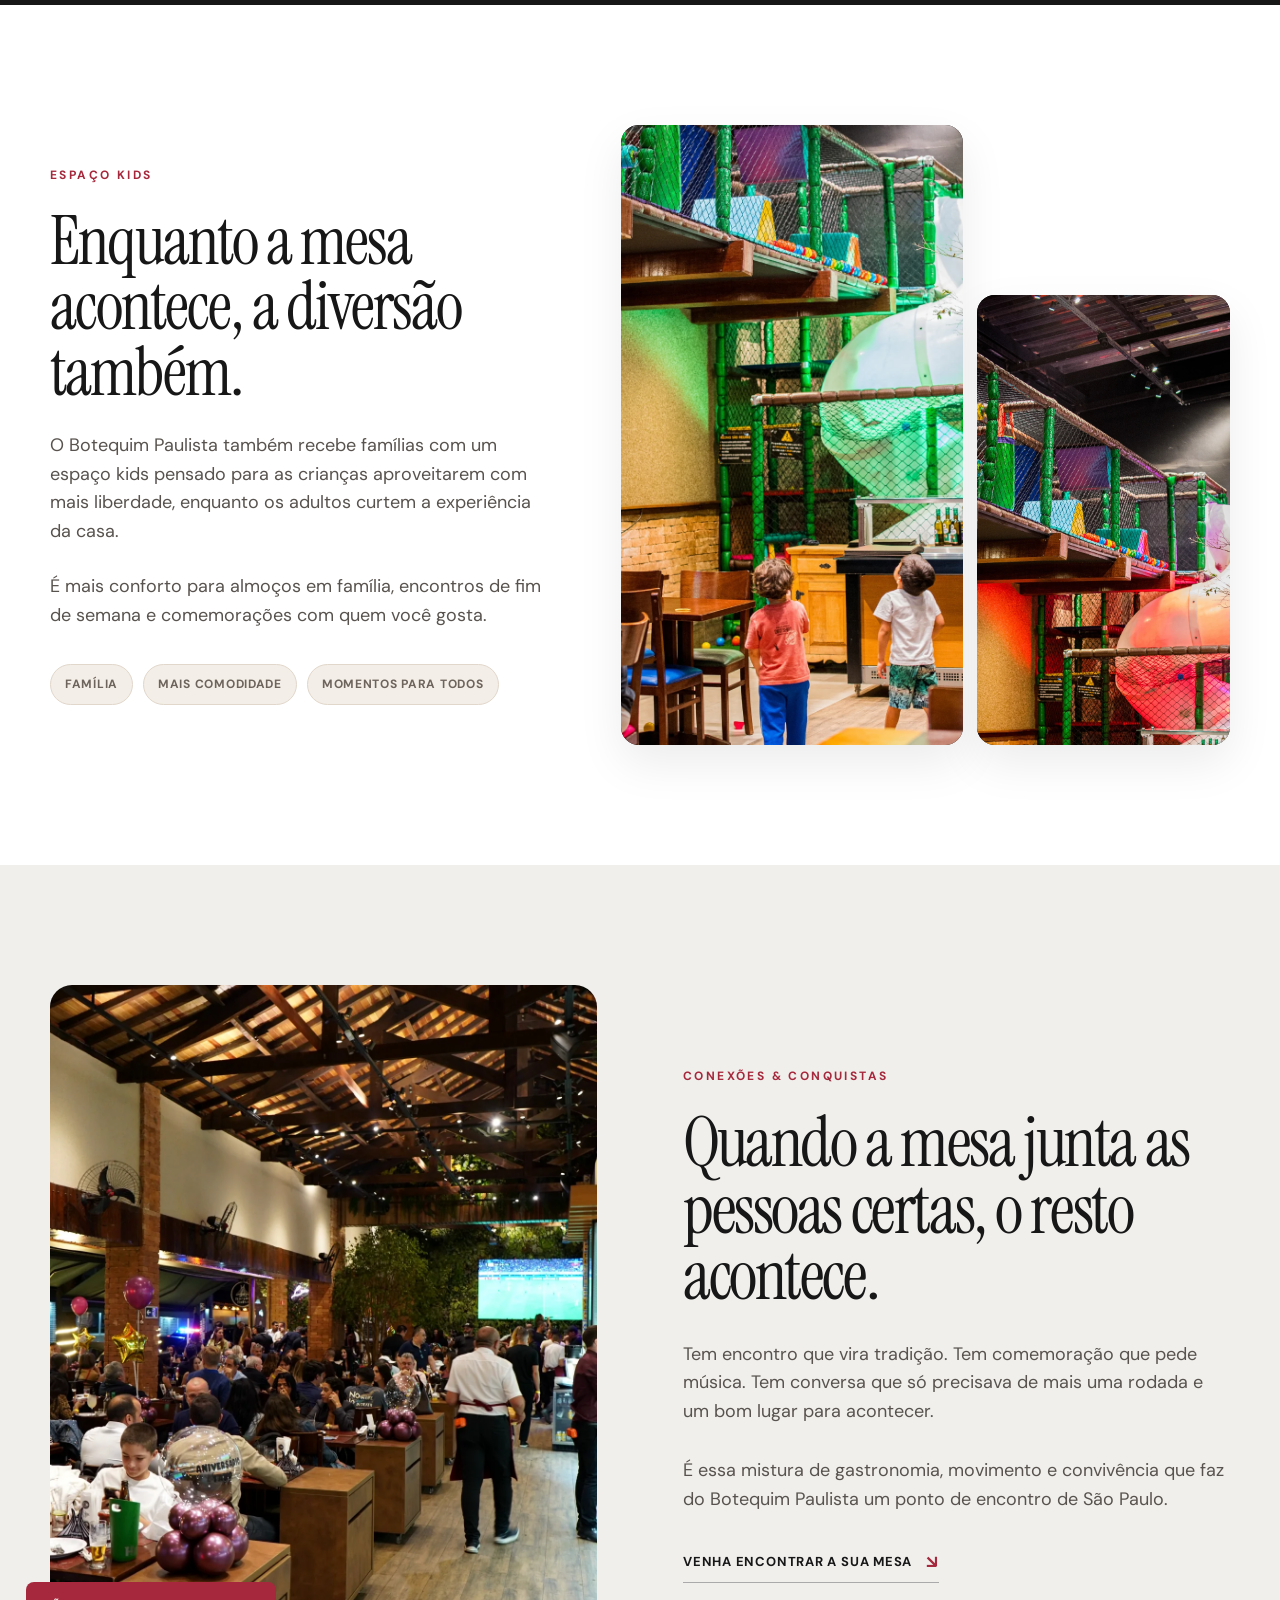
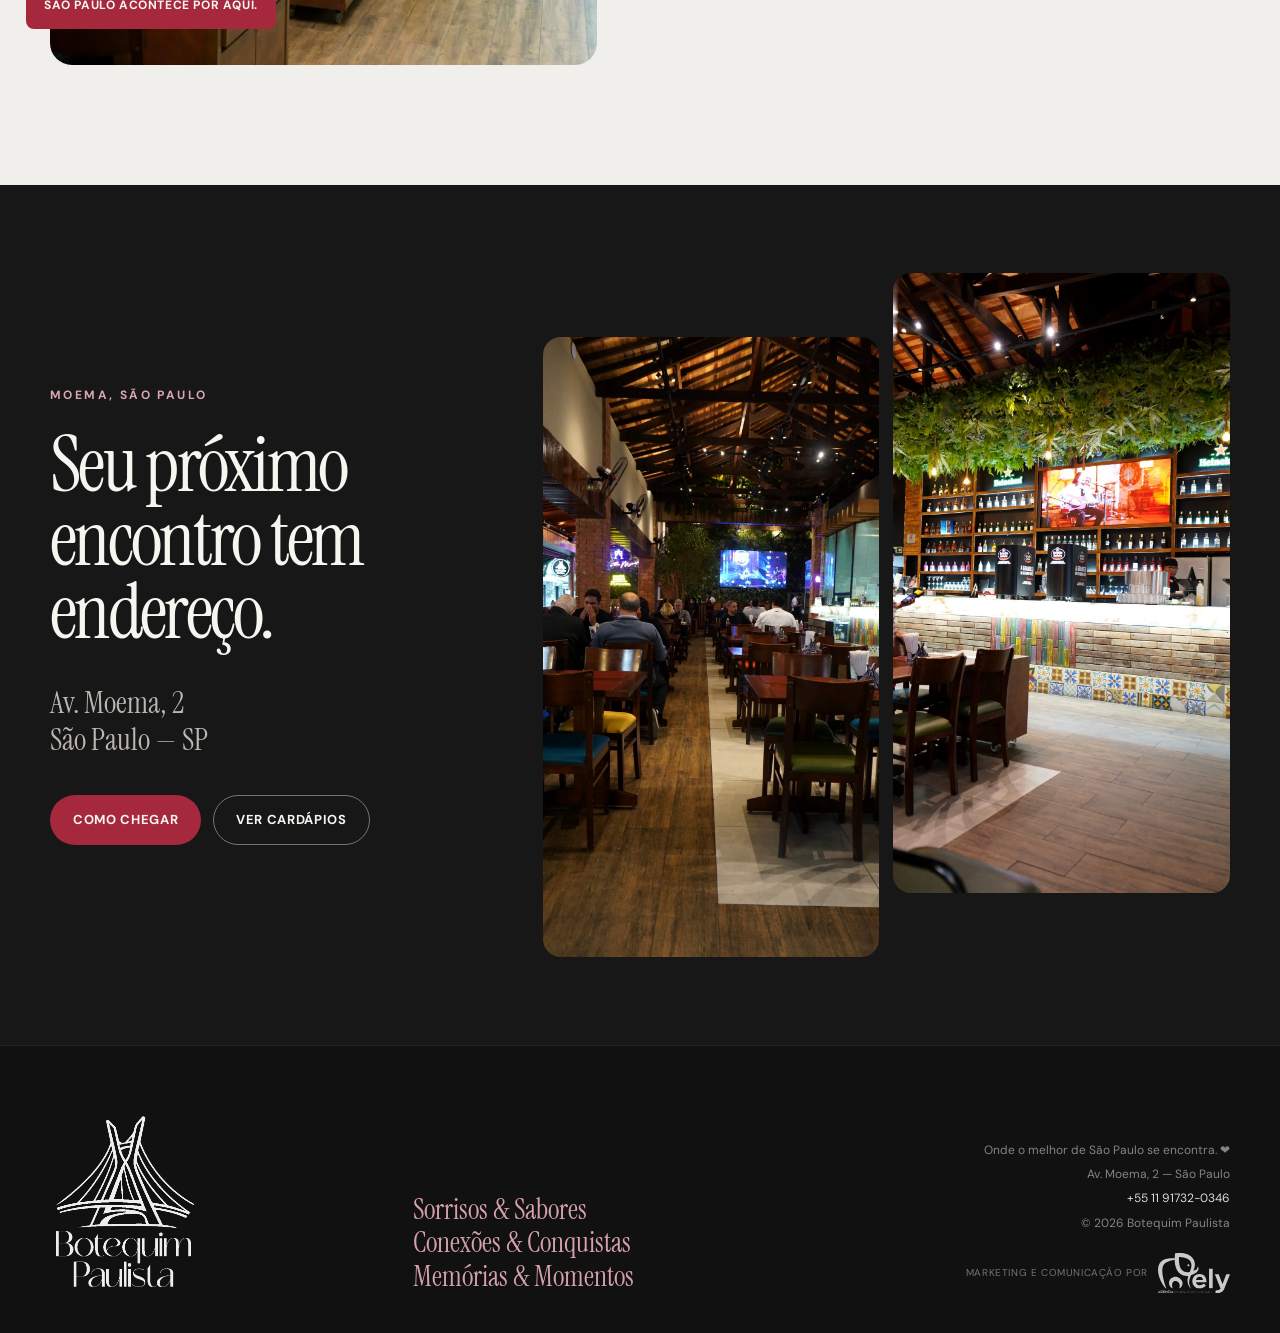
==== commit a88e8106: "Add files via upload" ====
--- a/index.html
+++ b/index.html
@@ -1,1039 +1,286 @@
-<!DOCTYPE html>
-<html lang="pt-BR">
-<head>
-<meta charset="UTF-8">
-<meta name="viewport" content="width=device-width, initial-scale=1.0">
-
-<title>Copa do Mundo no Botequim Paulista</title>
-
-<link href="https://fonts.googleapis.com/css2?family=Playfair+Display:wght@700;900&family=Barlow+Condensed:wght@400;600;700;800&family=Barlow:wght@400;500;600&display=swap" rel="stylesheet">
-<!-- Meta Pixel Code -->
-<script>
-!function(f,b,e,v,n,t,s)
-{if(f.fbq)return;n=f.fbq=function(){n.callMethod?
-n.callMethod.apply(n,arguments):n.queue.push(arguments)};
-if(!f._fbq)f._fbq=n;n.push=n;n.loaded=!0;n.version='2.0';
-n.queue=[];t=b.createElement(e);t.async=!0;
-t.src=v;s=b.getElementsByTagName(e)[0];
-s.parentNode.insertBefore(t,s)}(window, document,'script',
-'https://connect.facebook.net/en_US/fbevents.js');
-fbq('init', '1610158686718373');
-fbq('track', 'PageView');
-</script>
-<noscript><img height="1" width="1" style="display:none"
-src="https://www.facebook.com/tr?id=1610158686718373&ev=PageView&noscript=1"
-/></noscript>
-<!-- End Meta Pixel Code -->
-<style>
-:root {
-  --vinho: #722632;
-  --preto: #090909;
-  --dourado: #DAA520;
-  --creme: #F5EDD6;
-  --vinho-claro: #963646;
-  --verde: #1F564C;
-  --verde-claro: #2a7a6c;
-  --amarelo-brasil: #FFDF00;
-}
-
-* {
-  margin: 0;
-  padding: 0;
-  box-sizing: border-box;
-}
-
-html { scroll-behavior: smooth; }
-
-body {
-  background: var(--preto);
-  color: var(--creme);
-  font-family: 'Barlow', sans-serif;
-  overflow-x: hidden;
-}
-
-body::before {
-  content: '';
-  position: fixed;
-  inset: 0;
-  background-image: url("data:image/svg+xml,%3Csvg viewBox='0 0 200 200' xmlns='http://www.w3.org/2000/svg'%3E%3Cfilter id='n'%3E%3CfeTurbulence type='fractalNoise' baseFrequency='0.9' numOctaves='4' stitchTiles='stitch'/%3E%3C/filter%3E%3Crect width='100%25' height='100%25' filter='url(%23n)' opacity='0.04'/%3E%3C/svg%3E");
-  pointer-events: none;
-  z-index: 9999;
-  opacity: .5;
-}
-
-.hero {
-  min-height: 100vh;
-  position: relative;
-  display: flex;
-  align-items: center;
-  padding: 70px 20px 90px;
-  overflow: hidden;
-}
-
-.hero-bg {
-  position: absolute;
-  inset: 0;
-  background:
-    radial-gradient(ellipse 80% 60% at 50% 0%, rgba(218,165,32,.16) 0%, transparent 60%),
-    radial-gradient(ellipse 60% 40% at 20% 80%, rgba(114,38,50,.42) 0%, transparent 60%),
-    linear-gradient(160deg, #090909 0%, #1b0d11 42%, #090909 100%);
-}
-
-.hero-bg::after {
-  content: '';
-  position: absolute;
-  inset: 0;
-  background: repeating-linear-gradient(
-    -55deg,
-    transparent,
-    transparent 60px,
-    rgba(218,165,32,.035) 60px,
-    rgba(218,165,32,.035) 61px
-  );
-}
-
-.ball {
-  position: absolute;
-  border-radius: 50%;
-  pointer-events: none;
-}
-
-.ball-1 {
-  width: 420px;
-  height: 420px;
-  top: -120px;
-  right: -100px;
-  background: radial-gradient(circle, rgba(218,165,32,.12) 0%, transparent 70%);
-  animation: pulse 6s ease-in-out infinite;
-}
-
-.ball-2 {
-  width: 340px;
-  height: 340px;
-  bottom: -90px;
-  left: -70px;
-  background: radial-gradient(circle, rgba(31,86,76,.28) 0%, transparent 70%);
-  animation: pulse 8s ease-in-out infinite reverse;
-}
-
-@keyframes pulse {
-  0%, 100% { transform: scale(1); opacity: 1; }
-  50% { transform: scale(1.14); opacity: .7; }
-}
-
-.container {
-  width: 100%;
-  max-width: 1180px;
-  margin: 0 auto;
-  position: relative;
-  z-index: 2;
-}
-
-.hero-grid {
-  display: grid;
-  grid-template-columns: 1fr .95fr;
-  gap: 64px;
-  align-items: center;
-}
-
-.logo-circle {
-  width: 110px;
-  height: 110px;
-  border-radius: 50%;
-  border: 2px solid rgba(218,165,32,.5);
-  background: rgba(22,22,23,.7);
-  backdrop-filter: blur(10px);
-  display: flex;
-  align-items: center;
-  justify-content: center;
-  margin-bottom: 30px;
-  box-shadow: 0 0 40px rgba(218,165,32,.15);
-}
-
-.logo-img {
-  width: 80px;
-  height: 80px;
-  object-fit: contain;
-}
-
-.section-label {
-  font-family: 'Barlow Condensed', sans-serif;
-  font-size: 12px;
-  font-weight: 700;
-  letter-spacing: 4px;
-  text-transform: uppercase;
-  color: var(--dourado);
-  margin-bottom: 14px;
-}
-
-.hero-title {
-  font-family: 'Playfair Display', serif;
-  font-size: clamp(44px, 7vw, 86px);
-  font-weight: 900;
-  line-height: .94;
-  color: #fff;
-  max-width: 760px;
-}
-
-.hero-title span {
-  display: block;
-  color: var(--dourado);
-}
-
-.hero-text {
-  max-width: 640px;
-  color: rgba(245,237,214,.72);
-  font-size: 18px;
-  line-height: 1.8;
-  margin: 26px 0 34px;
-}
-
-.hero-actions {
-  display: flex;
-  flex-wrap: wrap;
-  gap: 14px;
-}
-
-.cta-btn {
-  display: inline-block;
-  background: var(--vinho);
-  color: #fff;
-  font-family: 'Barlow Condensed', sans-serif;
-  font-weight: 800;
-  font-size: 17px;
-  letter-spacing: 2.5px;
-  text-transform: uppercase;
-  padding: 16px 34px;
-  border-radius: 5px;
-  text-decoration: none;
-  transition: background .2s, transform .2s, box-shadow .2s;
-  box-shadow: 0 8px 30px rgba(114,38,50,.38);
-}
-
-.cta-btn:hover {
-  background: var(--vinho-claro);
-  transform: translateY(-2px);
-  box-shadow: 0 12px 40px rgba(114,38,50,.48);
-}
-
-.secondary-btn {
-  display: inline-block;
-  background: transparent;
-  color: var(--dourado);
-  border: 1px solid rgba(218,165,32,.45);
-  font-family: 'Barlow Condensed', sans-serif;
-  font-weight: 800;
-  font-size: 17px;
-  letter-spacing: 2.5px;
-  text-transform: uppercase;
-  padding: 15px 30px;
-  border-radius: 5px;
-  text-decoration: none;
-  transition: background .2s, transform .2s;
-}
-
-.secondary-btn:hover {
-  background: rgba(218,165,32,.10);
-  transform: translateY(-2px);
-}
-
-.hero-panel {
-  background: rgba(255,255,255,.045);
-  border: 1px solid rgba(218,165,32,.22);
-  border-radius: 18px;
-  padding: 30px;
-  backdrop-filter: blur(14px);
-  box-shadow: 0 30px 100px rgba(0,0,0,.35);
-}
-
-.panel-title {
-  font-family: 'Playfair Display', serif;
-  font-size: 32px;
-  color: #fff;
-  line-height: 1.1;
-  margin-bottom: 14px;
-}
-
-.panel-title em {
-  font-style: normal;
-  color: var(--dourado);
-}
-
-.panel-text {
-  color: rgba(245,237,214,.65);
-  font-size: 15px;
-  line-height: 1.7;
-  margin-bottom: 22px;
-}
-
-.panel-list {
-  display: grid;
-  gap: 12px;
-}
-
-.panel-item {
-  background: rgba(0,0,0,.24);
-  border: 1px solid rgba(255,255,255,.08);
-  border-radius: 10px;
-  padding: 16px;
-}
-
-.panel-item strong {
-  display: block;
-  color: var(--dourado);
-  font-family: 'Barlow Condensed', sans-serif;
-  font-size: 18px;
-  letter-spacing: 1px;
-  text-transform: uppercase;
-  margin-bottom: 5px;
-}
-
-.panel-item span {
-  color: rgba(245,237,214,.72);
-  font-size: 14px;
-}
-
-.games-section {
-  padding: 90px 20px 100px;
-  background: linear-gradient(170deg, #090909 0%, #14090c 100%);
-  border-top: 1px solid rgba(218,165,32,.15);
-  border-bottom: 1px solid rgba(218,165,32,.15);
-}
-
-.section-title {
-  font-family: 'Playfair Display', serif;
-  font-size: clamp(34px, 5vw, 58px);
-  color: #fff;
-  line-height: 1.05;
-  margin-bottom: 20px;
-}
-
-.section-title em {
-  font-style: normal;
-  color: var(--dourado);
-}
-
-.section-description {
-  max-width: 720px;
-  color: rgba(245,237,214,.68);
-  font-size: 17px;
-  line-height: 1.8;
-  margin-bottom: 44px;
-}
-
-.divider {
-  width: 60px;
-  height: 3px;
-  background: var(--dourado);
-  margin-bottom: 34px;
-}
-
-.games-grid {
-  display: grid;
-  grid-template-columns: repeat(3, 1fr);
-  gap: 22px;
-}
-
-.game-card {
-  background:
-    radial-gradient(circle at top right, rgba(218,165,32,.08), transparent 35%),
-    rgba(255,255,255,.04);
-  border: 1px solid rgba(218,165,32,.18);
-  border-radius: 16px;
-  padding: 26px;
-  position: relative;
-  overflow: hidden;
-  transition: transform .25s, border-color .25s, background .25s;
-}
-
-.game-card:hover {
-  transform: translateY(-5px);
-  border-color: rgba(218,165,32,.55);
-  background:
-    radial-gradient(circle at top right, rgba(218,165,32,.12), transparent 35%),
-    rgba(255,255,255,.06);
-}
-
-.game-status {
-  display: inline-flex;
-  align-items: center;
-  gap: 7px;
-  background: rgba(31,86,76,.35);
-  border: 1px solid rgba(31,86,76,.55);
-  color: rgba(245,237,214,.9);
-  border-radius: 999px;
-  padding: 7px 11px;
-  font-size: 12px;
-  margin-bottom: 20px;
-}
-
-.game-status.future {
-  background: rgba(218,165,32,.10);
-  border-color: rgba(218,165,32,.32);
-  color: var(--dourado);
-}
-
-.game-status.locked {
-  background: rgba(255,255,255,.06);
-  border-color: rgba(255,255,255,.10);
-  color: rgba(245,237,214,.5);
-}
-
-.flags-row {
-  display: flex;
-  align-items: center;
-  gap: 12px;
-  margin-bottom: 22px;
-}
-
-.flag-pill {
-  display: flex;
-  align-items: center;
-  gap: 8px;
-  background: rgba(255,255,255,.06);
-  border: 1px solid rgba(255,255,255,.1);
-  border-radius: 999px;
-  padding: 8px 12px;
-  font-family: 'Barlow Condensed', sans-serif;
-  color: #fff;
-  font-size: 14px;
-  font-weight: 800;
-  letter-spacing: 1px;
-}
-
-.flag-img {
-  width: 25px;
-  height: 17px;
-  object-fit: cover;
-  border-radius: 3px;
-}
-
-.vs-badge {
-  font-family: 'Playfair Display', serif;
-  color: var(--dourado);
-  font-size: 12px;
-  font-weight: 900;
-  letter-spacing: 2px;
-}
-
-.game-card h3 {
-  font-family: 'Playfair Display', serif;
-  color: #fff;
-  font-size: 30px;
-  line-height: 1.05;
-  margin-bottom: 12px;
-}
-
-.game-info {
-  color: rgba(245,237,214,.68);
-  font-size: 15px;
-  line-height: 1.7;
-  margin-bottom: 22px;
-}
-
-.game-info strong {
-  color: var(--dourado);
-}
-
-.game-card .cta-btn {
-  width: 100%;
-  text-align: center;
-  padding: 14px 18px;
-  font-size: 15px;
-}
-
-.disabled-btn {
-  width: 100%;
-  display: inline-block;
-  text-align: center;
-  background: rgba(255,255,255,.06);
-  color: rgba(245,237,214,.38);
-  border: 1px solid rgba(255,255,255,.10);
-  font-family: 'Barlow Condensed', sans-serif;
-  font-weight: 800;
-  font-size: 15px;
-  letter-spacing: 2px;
-  text-transform: uppercase;
-  padding: 14px 18px;
-  border-radius: 5px;
-  cursor: not-allowed;
-}
-
-.experience-section {
-  padding: 90px 20px;
-  background: var(--preto);
-}
-
-.experience-grid {
-  display: grid;
-  grid-template-columns: repeat(4, 1fr);
-  gap: 18px;
-  margin-top: 42px;
-}
-
-.exp-card {
-  background: #14090c;
-  border: 1px solid rgba(218,165,32,.18);
-  border-radius: 12px;
-  padding: 28px 24px;
-  transition: transform .2s, border-color .2s;
-}
-
-.exp-card:hover {
-  transform: translateY(-4px);
-  border-color: rgba(218,165,32,.45);
-}
-
-.exp-card strong {
-  display: block;
-  font-family: 'Barlow Condensed', sans-serif;
-  color: #fff;
-  font-size: 25px;
-  line-height: 1.15;
-  margin-bottom: 14px;
-}
-
-.exp-line {
-  width: 42px;
-  height: 3px;
-  background: var(--dourado);
-}
-
-.location-section {
-  background: linear-gradient(170deg, #14090c 0%, #090909 100%);
-  padding: 90px 20px;
-  border-top: 1px solid rgba(218,165,32,.12);
-}
-
-.location-grid {
-  display: grid;
-  grid-template-columns: 1fr 1fr;
-  gap: 56px;
-  align-items: center;
-}
-
-.location-card {
-  background: rgba(255,255,255,.04);
-  border: 1px solid rgba(218,165,32,.18);
-  border-radius: 16px;
-  padding: 32px;
-}
-
-.location-card h2 {
-  font-family: 'Playfair Display', serif;
-  font-size: 38px;
-  color: #fff;
-  margin-bottom: 12px;
-}
-
-.location-card h2 em {
-  color: var(--dourado);
-  font-style: normal;
-}
-
-.location-card p {
-  color: rgba(245,237,214,.68);
-  font-size: 16px;
-  line-height: 1.8;
-}
-
-.location-map {
-  border-radius: 14px;
-  overflow: hidden;
-  border: 1px solid rgba(218,165,32,.2);
-  box-shadow: 0 12px 40px rgba(0,0,0,.4);
-  line-height: 0;
-}
-
-.location-map iframe {
-  width: 100%;
-  height: 360px;
-  border: 0;
-  display: block;
-}
-
-footer {
-  background: #0a0a0a;
-  border-top: 1px solid rgba(218,165,32,.12);
-  padding: 40px 20px;
-  text-align: center;
-}
-
-footer .logo-circle {
-  width: 70px;
-  height: 70px;
-  margin: 0 auto 16px;
-  border-color: rgba(218,165,32,.3);
-}
-
-footer .logo-img {
-  width: 50px;
-  height: 50px;
-}
-
-footer p {
-  font-family: 'Barlow Condensed', sans-serif;
-  font-size: 14px;
-  letter-spacing: 1px;
-  color: rgba(245,237,214,.35);
-}
-
-footer strong {
-  color: rgba(245,237,214,.6);
-}
-
-footer .hashtag {
-  color: var(--dourado);
-  font-size: 16px;
-  font-weight: 700;
-  margin: 10px 0;
-  display: block;
-}
-
-@media (max-width: 980px) {
-  .hero-grid,
-  .location-grid {
-    grid-template-columns: 1fr;
-    gap: 44px;
-  }
-
-  .games-grid {
-    grid-template-columns: repeat(2, 1fr);
-  }
-
-  .experience-grid {
-    grid-template-columns: repeat(2, 1fr);
-  }
-}
-
-@media (max-width: 620px) {
-  .hero {
-    padding-top: 50px;
-  }
-
-  .games-grid,
-  .experience-grid {
-    grid-template-columns: 1fr;
-  }
-
-  .logo-circle {
-    margin-left: auto;
-    margin-right: auto;
-  }
-
-  .hero-left {
-    text-align: center;
-  }
-
-  .hero-actions {
-    justify-content: center;
-  }
-
-  .flags-row {
-    flex-wrap: wrap;
-  }
-
-  .game-card h3 {
-    font-size: 27px;
-  }
-}
-
-.hero-offer {
-  display: flex;
-  align-items: center;
-  gap: 22px;
-
-  margin: 14px 0 30px;
-  padding: 18px 24px;
-
-  background: rgba(0,0,0,.24);
-  border: 1px solid rgba(218,165,32,.18);
-  border-radius: 14px;
-
-  backdrop-filter: blur(8px);
-
-  max-width: 640px;
-}
-
-.offer-price {
-  min-width: 170px;
-
-  font-family: 'Playfair Display', serif;
-  font-size: 44px;
-  font-weight: 900;
-  line-height: 1;
-
-  color: var(--dourado);
-}
-
-.offer-info {
-  flex: 1;
-}
-
-.offer-info strong {
-  display: block;
-
-  font-family: 'Barlow Condensed', sans-serif;
-  font-size: 15px;
-
-  letter-spacing: 1px;
-  text-transform: uppercase;
-
-  color: #fff;
-
-  margin-bottom: 6px;
-}
-
-.offer-info span {
-  color: rgba(245,237,214,.72);
-
-  font-size: 14px;
-  line-height: 1.65;
-}
-
-@media (max-width: 620px) {
-  .hero-offer {
-    flex-direction: column;
-    align-items: flex-start;
-    gap: 12px;
-  }
-
-  .offer-price {
-    min-width: auto;
-    font-size: 40px;
-  }
-}
-</style>
-</head>
-
-<body>
-
-<section class="hero">
-  <div class="hero-bg"></div>
-  <div class="ball ball-1"></div>
-  <div class="ball ball-2"></div>
-
-  <div class="container">
-    <div class="hero-grid">
-
-      <div class="hero-left">
-        <div class="logo-circle">
-          <img src="imagens/logo_padrao.png" alt="Botequim Paulista" class="logo-img">
-        </div>
-
-        <p class="section-label">Copa do Mundo 2026 — Botequim Paulista</p>
-
-        <h1 class="hero-title">
-          Escolha seu jogo.<br>
-          <span>Viva a Copa.</span>
-        </h1>
-
-        <p class="hero-text">
-          Transmissão ao vivo nos telões, clima de torcida, gastronomia, promoções especiais e uma experiência completa para acompanhar o Brasil do jeito que a Copa merece.
-        </p>
-
-        
-        <div class="hero-actions">
-          <a href="#jogos" class="cta-btn">Ver jogos disponíveis</a>
-          <a href="#experiencia" class="secondary-btn">Conhecer experiência</a>
-        </div>
-      </div>
-
-      <div class="hero-panel">
-        <h2 class="panel-title">
-          Uma Copa.<br>
-          <em>Várias experiências.</em>
-        </h2>
-
-        <p class="panel-text">
-          Selecione o jogo que deseja assistir e garanta sua reserva para viver esse momento com o Botequim Paulista.
-        </p>
-
-        <div class="hero-offer">
-        <div class="panel-list">
-          <div class="panel-item">
-            <strong>Fase de grupos</strong>
-            <span>Brasil x Marrocos, Brasil x Haiti e Brasil x Escócia.</span>
-          </div>
-
-          <div class="panel-item">
-            <strong>Próximas fases</strong>
-            <span>16 avos de final, Oitavas, quartas, semifinal e final serão liberadas conforme avanço da seleção.</span>
-          </div>
-
-          <div class="panel-item">
-            <strong>Reservas limitadas</strong>
-            <span>Escolha o jogo e preencha sua solicitação de reserva.</span>
-          </div>
-        </div>
-      </div>
-
-    </div>
-  </div>
-</section>
-
-<section class="games-section" id="jogos">
-  <div class="container">
-    <p class="section-label">Jogos do Brasil</p>
-
-    <h2 class="section-title">
-      Escolha o jogo e<br>
-      <em>garanta sua reserva</em>
-    </h2>
-
-    <div class="divider"></div>
-
-    <p class="section-description">
-      A fase de grupos já está disponível para reservas. As próximas fases serão liberadas conforme a classificação do Brasil na competição.
-    </p>
-
-    <div class="games-grid">
-
-        <article class="game-card">
-        <span class="game-status">Disponível para reserva</span>
-
-        <div class="flags-row">
-          <div class="flag-pill"><img src="https://flagcdn.com/br.svg" alt="Brasil" class="flag-img"> Brasil</div>
-          <span class="vs-badge">VS</span>
-          <div class="flag-pill"><img src="https://flagcdn.com/jp.svg" alt="Bandeira do Japão" class="flag-img"> JAPÃO</div>
-        </div>
-
-        <h3>Brasil x Japão - 16 avos de final</h3>
-
-        <p class="game-info">
-          <strong>Segunda-feira, 29 de junho</strong><br>
-          14 horas
-        </p>
-
-        <a 
-        href="brasil-japao-29-06.html?jogo=16avosdefinal" 
-        class="cta-btn"
-        onclick="trackGameClick('Brasil x Japão', '16avosdefinal')"
-      >
-        Reservar este jogo
-      </a>
-      </article>
-
-      <article class="game-card">
-        <span class="game-status future">Em breve - Estamos na torcida!</span>
-
-        <div class="flags-row">
-          <div class="flag-pill"><img src="https://flagcdn.com/br.svg" alt="Brasil" class="flag-img"> Brasil</div>
-          <span class="vs-badge">VS</span>
-          <div class="flag-pill">A definir</div>
-        </div>
-
-        <h3>Oitavas de final</h3>
-
-        <p class="game-info">
-          <strong>Data a definir</strong><br>
-          Aguardando classificação
-        </p>
-
-        <a 
-        href="oitavas.html?jogo=oitavas" 
-        class="cta-btn"
-        onclick="trackGameClick('Oitavas', 'oitavas')"
-      >
-        Entrar na lista
-      </a>
-      </article>
-
-      <article class="game-card">
-        <span class="game-status future">Em breve - Estamos na torcida!</span>
-
-        <div class="flags-row">
-          <div class="flag-pill"><img src="https://flagcdn.com/br.svg" alt="Brasil" class="flag-img"> Brasil</div>
-          <span class="vs-badge">VS</span>
-          <div class="flag-pill">A definir</div>
-        </div>
-
-        <h3>Quartas de final</h3>
-
-        <p class="game-info">
-          <strong>Data a definir</strong><br>
-          Aguardando classificação
-        </p>
-
-        <a 
-        href="quartas.html?jogo=quartas" 
-        class="cta-btn"
-        onclick="trackGameClick('Quartas', 'quartas')"
-      >
-        Entrar na lista
-      </a>
-      </article>
-
-      <article class="game-card">
-        <span class="game-status future">Em breve - Estamos na torcida!</span>
-
-        <div class="flags-row">
-          <div class="flag-pill"><img src="https://flagcdn.com/br.svg" alt="Brasil" class="flag-img"> Brasil</div>
-          <span class="vs-badge">VS</span>
-          <div class="flag-pill">A definir</div>
-        </div>
-
-        <h3>Semifinal</h3>
-
-        <p class="game-info">
-          <strong>Data a definir</strong><br>
-          Aguardando classificação
-        </p>
-
-        <a 
-        href="semi.html?jogo=semi" 
-        class="cta-btn"
-        onclick="trackGameClick('Semifinal', 'semifinal')"
-      >
-        Entrar na lista
-      </a>
-      </article>
-
-      <article class="game-card">
-        <span class="game-status future">Em breve - Estamos na torcida!</span>
-
-        <div class="flags-row">
-          <div class="flag-pill"><img src="https://flagcdn.com/br.svg" alt="Brasil" class="flag-img"> Brasil</div>
-          <span class="vs-badge">VS</span>
-          <div class="flag-pill">A definir</div>
-        </div>
-
-        <h3>Final</h3>
-
-        <p class="game-info">
-          <strong>Data a definir</strong><br>
-          Aguardando campanha da seleção
-        </p>
-
-        <a 
-        href="final.html?jogo=final" 
-        class="cta-btn"
-        onclick="trackGameClick('Final', 'final')"
-      >
-        Entrar na lista
-      </a>
-      </article>
-
-        <article class="game-card">
-        <span class="game-status future">Indisponível</span>
-
-        <div class="flags-row">
-          <div class="flag-pill"><img src="https://flagcdn.com/br.svg" alt="Brasil" class="flag-img"> Brasil</div>
-          <span class="vs-badge">VS</span>
-          <div class="flag-pill"><img src="https://flagcdn.com/ma.svg" alt="Marrocos" class="flag-img"> Marrocos</div>
-        </div>
-
-        <h3>Brasil x Marrocos</h3>
-
-        <p class="game-info">
-          <strong>Sábado, 13 de junho</strong><br>
-          19 horas
-        </p>
-
-        <a href="#" class="cta-btn">Jogo realizado</a>
-      </article>
-
-      <article class="game-card">
-        <span class="game-status future">Indisponível</span>
-
-        <div class="flags-row">
-          <div class="flag-pill"><img src="https://flagcdn.com/br.svg" alt="Brasil" class="flag-img"> Brasil</div>
-          <span class="vs-badge">VS</span>
-          <div class="flag-pill"><img src="https://flagcdn.com/ht.svg" alt="Haiti" class="flag-img"> Haiti</div>
-        </div>
-
-        <h3>Brasil x Haiti</h3>
-
-        <p class="game-info">
-          <strong>Sexta-feira, 19 de junho</strong><br>
-          21h30
-        </p>
-
-        <a 
-          href="#" 
-          class="cta-btn"
-          onclick="trackGameClick('Brasil x Haiti', 'brasil-haiti')"
-        >
-          Jogo realizado
-        </a>
-      </article>
-
-      <article class="game-card">
-        <span class="game-status future">Indisponível</span>
-
-        <div class="flags-row">
-          <div class="flag-pill"><img src="https://flagcdn.com/br.svg" alt="Brasil" class="flag-img"> Brasil</div>
-          <span class="vs-badge">VS</span>
-          <div class="flag-pill"><img src="https://flagcdn.com/gb-sct.svg" alt="Escócia" class="flag-img"> Escócia</div>
-        </div>
-
-        <h3>Brasil x Escócia</h3>
-
-        <p class="game-info">
-          <strong>Quarta-feira, 24 de junho</strong><br>
-          19 horas
-        </p>
-
-        <a 
-          href="#" 
-          class="cta-btn"
-          onclick="trackGameClick('Brasil x Escócia', 'brasil-escocia')"
-        >
-          Jogo realizado
-        </a>
-      </article>
-
-    </div>
-  </div>
-</section>
-
-<section class="location-section">
-  <div class="container">
-    <div class="location-grid">
-
-      <div class="location-card">
-        <p class="section-label">Onde assistir</p>
-
-        <h2>Botequim<br><em>Paulista</em></h2>
-
-        <p>
-          Av. Moema, 2<br>
-          Moema<br>
-          São Paulo - SP
-        </p>
-
-        <br>
-
-        <a href="#jogos" class="cta-btn">Escolher meu jogo</a>
-      </div>
-
-      <div class="location-map">
-        <iframe src="https://www.google.com/maps/embed?pb=!1m18!1m12!1m3!1d3656.0252999838262!2d-46.6628061256412!3d-23.603425578770928!2m3!1f0!2f0!3f0!3m2!1i1024!2i768!4f13.1!3m3!1m2!1s0x94ce5b00380f4e8f%3A0x57c3dbb12072d893!2sBotequim%20Paulista!5e0!3m2!1sen!2sbr!4v1779888483111!5m2!1sen!2sbr" width="600" height="450" style="border:0;" allowfullscreen="" loading="lazy" referrerpolicy="no-referrer-when-downgrade"></iframe>
-      </div>
-
-    </div>
-  </div>
-</section>
-
-<footer>
-  <div class="logo-circle">
-    <img src="imagens/logo_padrao.png" alt="Botequim Paulista" class="logo-img">
-  </div>
-
-  <span class="hashtag">#VemParaOBotequimPaulista</span>
-  <p><strong>Botequim Paulista</strong></p>
-  <p>Av. Moema, 2 - Moema - São Paulo - SP</p>
-</footer>
-<script>
-function trackGameClick(nomeJogo, slugJogo) {
-  if (typeof fbq !== 'undefined') {
-    fbq('trackCustom', 'CliqueJogoCopa', {
-      content_name: nomeJogo,
-      content_category: 'Copa 2026',
-      jogo_slug: slugJogo
-    });
-  }
-}
-</script>
-</body>
-</html>+<!doctype html>
+<html lang="pt-BR">
+<head>
+  <meta charset="utf-8">
+  <meta name="viewport" content="width=device-width, initial-scale=1">
+  <meta name="theme-color" content="#171717">
+  <meta name="description" content="Botequim Paulista em Moema: gastronomia, música ao vivo, espaço kids e bons encontros. Onde o melhor de São Paulo se encontra.">
+  <meta name="robots" content="index, follow">
+  <meta property="og:type" content="website">
+  <meta property="og:locale" content="pt_BR">
+  <meta property="og:title" content="Botequim Paulista | Sorrisos & Sabores">
+  <meta property="og:description" content="Gastronomia, música ao vivo, espaço kids e bons encontros em Moema. Onde o melhor de São Paulo se encontra.">
+  <meta name="twitter:card" content="summary">
+  <meta name="twitter:title" content="Botequim Paulista | Sorrisos & Sabores">
+  <meta name="twitter:description" content="Gastronomia, música ao vivo, espaço kids e bons encontros em Moema.">
+
+  <!-- Google Tag Manager -->
+  <script>(function(w,d,s,l,i){w[l]=w[l]||[];w[l].push({'gtm.start':
+  new Date().getTime(),event:'gtm.js'});var f=d.getElementsByTagName(s)[0],
+  j=d.createElement(s),dl=l!='dataLayer'?'&l='+l:'';j.async=true;j.src=
+  'https://www.googletagmanager.com/gtm.js?id='+i+dl;f.parentNode.insertBefore(j,f);
+  })(window,document,'script','dataLayer','GTM-TKMXCBX5');</script>
+  <!-- End Google Tag Manager -->
+  <title>Botequim Paulista | Sorrisos & Sabores</title>
+  <link rel="icon" type="image/png" href="assets/img/favicon.png">
+  <link rel="preconnect" href="https://fonts.googleapis.com">
+  <link rel="preconnect" href="https://fonts.gstatic.com" crossorigin>
+  <link href="https://fonts.googleapis.com/css2?family=DM+Sans:wght@400;500;600;700&family=Instrument+Serif:ital@0;1&display=swap" rel="stylesheet">
+  <link rel="stylesheet" href="styles.css">
+</head>
+<body>
+  <!-- Google Tag Manager (noscript) -->
+  <noscript><iframe src="https://www.googletagmanager.com/ns.html?id=GTM-TKMXCBX5"
+  height="0" width="0" style="display:none;visibility:hidden"></iframe></noscript>
+  <!-- End Google Tag Manager (noscript) -->
+  <a class="skip-link" href="#conteudo">Ir para o conteúdo</a>
+
+  <header class="site-header" id="topo">
+    <a class="brand" href="#topo" aria-label="Botequim Paulista - início">
+      <img src="assets/img/logo-botequim-paulista-claro.png" alt="Botequim Paulista">
+    </a>
+
+    <button class="menu-toggle" type="button" aria-expanded="false" aria-controls="menu-principal" aria-label="Abrir menu">
+      <span></span><span></span>
+    </button>
+
+    <nav class="main-nav" id="menu-principal" aria-label="Navegação principal">
+      <a href="#experiencia">Experiência</a>
+      <a href="#espaco-kids">Espaço kids</a>
+      <a href="#gastronomia">Gastronomia</a>
+      <a href="#cardapios">Cardápios</a>
+      <a href="#localizacao">Localização</a>
+    </nav>
+
+    <a class="header-cta" href="#cardapios">Ver cardápios</a>
+  </header>
+
+  <main id="conteudo">
+    <section class="hero" aria-labelledby="hero-title">
+      <div class="hero-media" aria-hidden="true">
+        <figure class="hero-panel hero-panel-hero"><img src="assets/img/fachada-botequim-paulista-noite.webp" alt=""></figure>
+      </div>
+      <div class="hero-shade"></div>
+      <div class="hero-content container">
+        <p class="eyebrow reveal">Moema · São Paulo</p>
+        <h1 id="hero-title" class="reveal">Onde o melhor de <em>São Paulo</em> se encontra.</h1>
+        <p class="hero-copy reveal">Boa comida, música ao vivo, espaço kids e mesas que viram histórias. Um botequim feito para reunir amigos, famílias e encontros que pedem mais tempo à mesa.</p>
+        <div class="hero-actions reveal">
+          <a class="button button-primary" href="#cardapios">Acessar cardápios</a>
+          <a class="button button-ghost" href="#experiencia">Conhecer o Botequim</a>
+        </div>
+        <div class="hero-highlights reveal" aria-label="Destaques do Botequim Paulista">
+          <span>Música ao vivo de terça a domingo</span>
+          <span>Espaço kids para a família aproveitar</span>
+          <span>Av. Moema, 2 · São Paulo</span>
+        </div>
+      </div>
+      <div class="hero-footer container" aria-hidden="true">
+        <span>Sorrisos & Sabores</span>
+        <span>Conexões & Conquistas</span>
+        <span>Memórias & Momentos</span>
+      </div>
+    </section>
+
+    <section class="gastronomy section" id="gastronomia">
+          <div class="container">
+            <div class="gastronomy-intro reveal">
+              <p class="eyebrow eyebrow-dark">Gastronomia</p>
+              <h2>A mesa também conta a história.</h2>
+              <p>Tem crocância para dividir, carne chegando à mesa, drinks que puxam conversa e sobremesa para fazer o encontro durar mais.</p>
+            </div>
+    
+            <div class="food-mosaic" aria-label="Galeria de gastronomia do Botequim Paulista">
+              <figure class="food-card food-card-wide reveal">
+                <img src="assets/img/prato-picanha.webp" alt="Prato de carne servido para compartilhar" loading="lazy">
+                <figcaption><span>Para compartilhar</span><strong>Mesa cheia pede comida à altura.</strong></figcaption>
+              </figure>
+              <figure class="food-card food-card-tall reveal">
+                <img src="assets/img/petisco-bolinho.webp" alt="Porção de petiscos crocantes" loading="lazy">
+                <figcaption><span>Comida de boteco</span><strong>Começa no petisco. Continua na conversa.</strong></figcaption>
+              </figure>
+              <figure class="food-card reveal">
+                <img src="assets/img/drinks-autorais.webp" alt="Seleção de drinks coloridos no balcão" loading="lazy">
+                <figcaption><span>Drinks</span><strong>Um para cada brinde.</strong></figcaption>
+              </figure>
+              <figure class="food-card reveal">
+                <img src="assets/img/sobremesa-chocolate.webp" alt="Sobremesa de chocolate" loading="lazy">
+                <figcaption><span>Sobremesas</span><strong>Porque terminar bem também faz parte.</strong></figcaption>
+              </figure>
+            </div>
+          </div>
+        </section>
+    
+    <section class="menu-section section" id="cardapios">
+          <div class="menu-noise" aria-hidden="true"></div>
+          <div class="container menu-layout">
+            <div class="menu-heading reveal">
+              <p class="eyebrow eyebrow-light">Escolha o seu próximo pedido</p>
+              <h2>Abra os cardápios.<br><em>O resto a mesa resolve.</em></h2>
+              <p>Consulte as opções antes de chegar ou escolha com calma quando estiver por aqui.</p>
+            </div>
+    
+            <div class="menu-cards">
+              <article class="menu-card reveal">
+                <span class="menu-index">01</span>
+                <div>
+                  <p class="menu-kicker">Comidas & bebidas</p>
+                  <h3>Cardápio da casa</h3>
+                  <p>Petiscos, pratos, bebidas, drinks e sobremesas.</p>
+                </div>
+                <a class="menu-link js-main-menu" href="#" aria-disabled="true">
+                  <span>Acessar cardápio</span>
+                  <svg viewBox="0 0 24 24" aria-hidden="true"><path d="M5 12h14M13 6l6 6-6 6"/></svg>
+                </a>
+              </article>
+    
+              <article class="menu-card menu-card-featured reveal">
+                <span class="menu-index">02</span>
+                <div>
+                  <p class="menu-kicker">Tintos, brancos, rosés & espumantes</p>
+                  <h3>Carta de vinhos</h3>
+                  <p>Rótulos para acompanhar a mesa do primeiro pedido ao último brinde.</p>
+                </div>
+                <a class="menu-link" href="assets/docs/carta-de-vinhos-botequim-paulista.pdf" target="_blank" rel="noopener">
+                  <span>Abrir carta de vinhos</span>
+                  <svg viewBox="0 0 24 24" aria-hidden="true"><path d="M5 12h14M13 6l6 6-6 6"/></svg>
+                </a>
+              </article>
+            </div>
+          </div>
+        </section>
+    
+    <section class="manifesto section" id="experiencia">
+          <div class="container manifesto-grid">
+            <div class="manifesto-copy reveal">
+              <p class="eyebrow eyebrow-dark">Botequim Paulista</p>
+              <h2>Tem lugar que serve uma refeição. Aqui, a gente serve o <em>momento inteiro.</em></h2>
+              <p>Da primeira conversa ao último refrão, o Botequim Paulista reúne o jeito paulistano de viver bem: mesa cheia, gastronomia de boteco, música e aquela vontade de esticar o encontro mais um pouco.</p>
+              <div class="manifesto-facts" role="list">
+                <div role="listitem"><strong>Ter → Dom</strong><span>Música ao vivo</span></div>
+                <div role="listitem"><strong>Moema</strong><span>No coração de São Paulo</span></div>
+                <div role="listitem"><strong>Famílias</strong><span>Espaço kids para aproveitar com as crianças</span></div>
+              </div>
+            </div>
+            <figure class="manifesto-photo reveal">
+              <img src="assets/img/fachada-botequim-paulista.webp" alt="Fachada do Botequim Paulista em Moema" loading="lazy">
+              <figcaption>Av. Moema, 2 — São Paulo</figcaption>
+            </figure>
+          </div>
+        </section>
+    
+    <section class="rhythm section" aria-label="Experiência no Botequim Paulista">
+          <div class="container">
+            <div class="section-heading reveal">
+              <p class="eyebrow eyebrow-light">O seu ritmo, a nossa mesa</p>
+              <h2>Do almoço ao encontro que ganha a noite.</h2>
+            </div>
+            <div class="rhythm-grid">
+              <article class="rhythm-card reveal">
+                <span class="rhythm-number">01</span>
+                <h3>Comer bem</h3>
+                <p>Petiscos, pratos para compartilhar, sobremesas e escolhas para transformar qualquer parada em programa.</p>
+              </article>
+              <article class="rhythm-card reveal">
+                <span class="rhythm-number">02</span>
+                <h3>Encontrar</h3>
+                <p>Uma mesa para o pós-trabalho, o aniversário, o almoço em família ou aquele encontro que não precisa de motivo.</p>
+              </article>
+              <article class="rhythm-card reveal">
+                <span class="rhythm-number">03</span>
+                <h3>Viver a música</h3>
+                <p>De terça a domingo, a música ao vivo faz parte da experiência e acompanha a casa em diferentes momentos.</p>
+              </article>
+            </div>
+          </div>
+        </section>
+    
+    <section class="kids section" id="espaco-kids">
+          <div class="container kids-grid">
+            <div class="kids-copy reveal">
+              <p class="eyebrow eyebrow-dark">Espaço kids</p>
+              <h2>Enquanto a mesa acontece, a diversão também.</h2>
+              <p>O Botequim Paulista também recebe famílias com um espaço kids pensado para as crianças aproveitarem com mais liberdade, enquanto os adultos curtem a experiência da casa.</p>
+              <p>É mais conforto para almoços em família, encontros de fim de semana e comemorações com quem você gosta.</p>
+              <div class="kids-points" aria-label="Benefícios do espaço kids">
+                <span>Família</span>
+                <span>Mais comodidade</span>
+                <span>Momentos para todos</span>
+              </div>
+            </div>
+            <div class="kids-visuals">
+              <figure class="kids-photo kids-photo-main reveal">
+                <img src="assets/img/espaco-kids-botequim-paulista.webp" alt="Espaço kids do Botequim Paulista com crianças brincando" loading="lazy">
+              </figure>
+              <figure class="kids-photo kids-photo-side reveal">
+                <img src="assets/img/espaco-kids-detalhe-botequim-paulista.webp" alt="Estrutura do espaço kids do Botequim Paulista" loading="lazy">
+              </figure>
+            </div>
+          </div>
+        </section>
+    
+    <section class="atmosphere section">
+          <div class="container atmosphere-grid">
+            <div class="atmosphere-visual reveal">
+              <img src="assets/img/salao-botequim-paulista.webp" alt="Salão movimentado do Botequim Paulista" loading="lazy">
+              <span class="photo-label">São Paulo acontece por aqui.</span>
+            </div>
+            <div class="atmosphere-copy reveal">
+              <p class="eyebrow eyebrow-dark">Conexões & Conquistas</p>
+              <h2>Quando a mesa junta as pessoas certas, o resto acontece.</h2>
+              <p>Tem encontro que vira tradição. Tem comemoração que pede música. Tem conversa que só precisava de mais uma rodada e um bom lugar para acontecer.</p>
+              <p>É essa mistura de gastronomia, movimento e convivência que faz do Botequim Paulista um ponto de encontro de São Paulo.</p>
+              <a class="text-link" href="#localizacao">Venha encontrar a sua mesa <span>↘</span></a>
+            </div>
+          </div>
+        </section>
+    
+    <section class="location section" id="localizacao">
+          <div class="container location-grid">
+            <div class="location-copy reveal">
+              <p class="eyebrow eyebrow-light">Moema, São Paulo</p>
+              <h2>Seu próximo encontro tem endereço.</h2>
+              <address>Av. Moema, 2<br>São Paulo — SP</address>
+              <div class="location-actions">
+                <a class="button button-primary" href="https://www.google.com/maps/search/?api=1&query=Av.+Moema,+2,+S%C3%A3o+Paulo" target="_blank" rel="noopener">Como chegar</a>
+                <a class="button button-ghost" href="#cardapios">Ver cardápios</a>
+              </div>
+            </div>
+            <div class="location-gallery reveal">
+              <img src="assets/img/ambiente-botequim-paulista.webp" alt="Ambiente interno do Botequim Paulista" loading="lazy">
+              <img src="assets/img/bar-botequim-paulista.webp" alt="Balcão do Botequim Paulista" loading="lazy">
+            </div>
+          </div>
+        </section>
+  </main>
+
+  <footer class="site-footer">
+    <div class="container footer-grid">
+      <div class="footer-brand">
+        <img src="assets/img/logo-botequim-paulista-claro.png" alt="Botequim Paulista">
+      </div>
+      <div class="footer-statement">
+        <p>Sorrisos & Sabores<br>Conexões & Conquistas<br>Memórias & Momentos</p>
+      </div>
+      <div class="footer-meta">
+        <p>Onde o melhor de São Paulo se encontra. ❤</p>
+        <p>Av. Moema, 2 — São Paulo</p>
+        <p><a class="footer-phone" href="tel:+5511917320346" aria-label="Ligar para o Botequim Paulista no número +55 11 91732-0346">+55 11 91732-0346</a></p>
+        <p>© <span id="year"></span> Botequim Paulista</p>
+        <div class="agency-credit">
+          <span>Marketing e comunicação por</span>
+          <a href="https://agenciaely.com.br" target="_blank" rel="noopener noreferrer" aria-label="Agência Ely — marketing e comunicação do Botequim Paulista">
+            <img src="assets/img/logo-agencia-ely.svg" alt="Agência Ely">
+          </a>
+        </div>
+      </div>
+    </div>
+  </footer>
+
+  <div class="dev-toast" id="menu-toast" role="status" aria-live="polite">
+    O link do cardápio principal ainda precisa ser configurado.
+  </div>
+
+  <script src="script.js"></script>
+</body>
+</html>
--- a/styles.css
+++ b/styles.css
@@ -0,0 +1,531 @@
+:root {
+  --ink: #171717;
+  --ink-soft: #232323;
+  --paper: #dedede;
+  --paper-light: #f0efec;
+  --red: #a6283c;
+  --red-dark: #741b2a;
+  --white: #f7f5f0;
+  --muted: #a7a39c;
+  --line: rgba(255,255,255,.14);
+  --display: "Instrument Serif", Georgia, serif;
+  --sans: "DM Sans", Arial, sans-serif;
+  --container: min(1180px, calc(100vw - 48px));
+  --radius: 22px;
+}
+
+* { box-sizing: border-box; }
+html { scroll-behavior: smooth; }
+body {
+  margin: 0;
+  background: var(--paper-light);
+  color: var(--ink);
+  font-family: var(--sans);
+  font-size: 16px;
+  line-height: 1.6;
+  overflow-x: hidden;
+}
+img { display: block; width: 100%; }
+a { color: inherit; }
+button, a { -webkit-tap-highlight-color: transparent; }
+::selection { background: var(--red); color: var(--white); }
+
+.skip-link {
+  position: fixed;
+  z-index: 1000;
+  top: 8px;
+  left: 8px;
+  transform: translateY(-160%);
+  background: var(--white);
+  color: var(--ink);
+  padding: 10px 14px;
+  border-radius: 8px;
+}
+.skip-link:focus { transform: translateY(0); }
+
+.container { width: var(--container); margin-inline: auto; }
+.section { padding: 120px 0; }
+
+.site-header {
+  position: fixed;
+  z-index: 100;
+  left: 0;
+  right: 0;
+  top: 0;
+  height: 86px;
+  display: grid;
+  grid-template-columns: 190px 1fr 190px;
+  align-items: center;
+  gap: 24px;
+  padding: 0 max(24px, calc((100vw - 1180px) / 2));
+  color: var(--white);
+  border-bottom: 1px solid rgba(255,255,255,.12);
+  transition: background .35s ease, backdrop-filter .35s ease, height .35s ease;
+}
+.site-header.is-scrolled {
+  height: 72px;
+  background: rgba(23,23,23,.9);
+  backdrop-filter: blur(18px);
+}
+.brand { width: 116px; text-decoration: none; }
+.brand img { max-height: 60px; width: auto; }
+.main-nav { display: flex; justify-content: center; gap: 32px; }
+.main-nav a {
+  text-decoration: none;
+  font-size: 13px;
+  letter-spacing: .08em;
+  text-transform: uppercase;
+  opacity: .84;
+  transition: opacity .2s ease;
+}
+.main-nav a:hover { opacity: 1; }
+.header-cta {
+  justify-self: end;
+  text-decoration: none;
+  font-size: 13px;
+  font-weight: 600;
+  letter-spacing: .06em;
+  text-transform: uppercase;
+  padding: 12px 17px;
+  border: 1px solid rgba(255,255,255,.45);
+  border-radius: 999px;
+}
+.menu-toggle { display: none; }
+
+.hero {
+  position: relative;
+  min-height: 100svh;
+  color: var(--white);
+  background: var(--ink);
+  isolation: isolate;
+  overflow: hidden;
+}
+.hero-media {
+  position: absolute;
+  inset: 0;
+  z-index: -3;
+  display: block;
+  opacity: .82;
+  transform: scale(1.02);
+}
+.hero-panel { margin: 0; overflow: hidden; height: 100%; }
+.hero-panel img { width: 100%; height: 100%; object-fit: cover; }
+.hero-panel-hero img { object-position: center center; }
+.hero-shade {
+  position: absolute;
+  inset: 0;
+  z-index: -2;
+  background:
+    radial-gradient(circle at 70% 45%, transparent 0 18%, rgba(23,23,23,.35) 58%),
+    linear-gradient(90deg, rgba(23,23,23,.9) 0%, rgba(23,23,23,.76) 42%, rgba(23,23,23,.26) 78%, rgba(23,23,23,.55) 100%),
+    linear-gradient(0deg, rgba(23,23,23,.85) 0%, transparent 32%);
+}
+.hero-content {
+  min-height: 100svh;
+  padding-top: 170px;
+  padding-bottom: 150px;
+  display: flex;
+  flex-direction: column;
+  justify-content: center;
+  align-items: flex-start;
+}
+.eyebrow {
+  margin: 0 0 24px;
+  font-size: 12px;
+  font-weight: 700;
+  letter-spacing: .2em;
+  text-transform: uppercase;
+}
+.eyebrow-dark { color: var(--red); }
+.eyebrow-light { color: #d7a8af; }
+.hero h1,
+.section h2 {
+  margin: 0;
+  font-family: var(--display);
+  font-weight: 400;
+  letter-spacing: -.035em;
+  line-height: .96;
+}
+.hero h1 { max-width: 800px; font-size: clamp(64px, 7.3vw, 112px); }
+.hero h1 em,
+.section h2 em { color: #d79aa4; font-weight: 400; }
+.hero-copy {
+  max-width: 620px;
+  margin: 34px 0 0;
+  font-size: 18px;
+  color: rgba(247,245,240,.84);
+}
+.hero-actions { display: flex; gap: 12px; flex-wrap: wrap; margin-top: 38px; }
+.hero-highlights { display: flex; flex-wrap: wrap; gap: 10px; margin-top: 18px; }
+.hero-highlights span { display: inline-flex; align-items: center; padding: 10px 14px; border-radius: 999px; border: 1px solid rgba(255,255,255,.16); background: rgba(255,255,255,.08); backdrop-filter: blur(10px); font-size: 12px; font-weight: 600; color: rgba(247,245,240,.9); }
+.button {
+  min-height: 50px;
+  display: inline-flex;
+  align-items: center;
+  justify-content: center;
+  padding: 0 22px;
+  border-radius: 999px;
+  text-decoration: none;
+  font-size: 13px;
+  font-weight: 700;
+  letter-spacing: .05em;
+  text-transform: uppercase;
+  border: 1px solid transparent;
+  transition: transform .2s ease, background .2s ease, color .2s ease, border-color .2s ease;
+}
+.button:hover { transform: translateY(-2px); }
+.button-primary { background: var(--red); color: var(--white); }
+.button-primary:hover { background: #bd3048; }
+.button-ghost { border-color: rgba(255,255,255,.4); color: var(--white); }
+.button-ghost:hover { border-color: rgba(255,255,255,.9); background: rgba(255,255,255,.07); }
+.hero-footer {
+  position: absolute;
+  left: 50%;
+  bottom: 30px;
+  transform: translateX(-50%);
+  display: flex;
+  gap: 28px;
+  color: rgba(255,255,255,.58);
+  font-family: var(--display);
+  font-size: 16px;
+}
+.hero-footer span:not(:last-child)::after { content: "•"; margin-left: 28px; color: var(--red); }
+
+.manifesto { background: var(--paper-light); }
+.manifesto-grid {
+  display: grid;
+  grid-template-columns: 1.08fr .72fr;
+  gap: 88px;
+  align-items: center;
+}
+.manifesto-copy h2,
+.gastronomy-intro h2,
+.atmosphere-copy h2 { font-size: clamp(48px, 5.4vw, 80px); }
+.manifesto-copy > p:not(.eyebrow),
+.gastronomy-intro > p:not(.eyebrow),
+.atmosphere-copy > p:not(.eyebrow) {
+  max-width: 660px;
+  margin: 30px 0 0;
+  color: #58534e;
+  font-size: 18px;
+}
+.manifesto-facts {
+  margin-top: 54px;
+  display: grid;
+  grid-template-columns: repeat(3, 1fr);
+  border-top: 1px solid #c9c5bf;
+}
+.manifesto-facts div { padding: 22px 16px 0 0; }
+.manifesto-facts strong { display: block; font-family: var(--display); font-size: 30px; font-weight: 400; }
+.manifesto-facts span { display: block; color: #77716a; font-size: 13px; line-height: 1.4; }
+.manifesto-photo { margin: 0; position: relative; }
+.manifesto-photo::before {
+  content: "";
+  position: absolute;
+  z-index: -1;
+  width: 60%;
+  height: 45%;
+  right: -30px;
+  bottom: -30px;
+  background: var(--red);
+  border-radius: 6px;
+}
+.manifesto-photo img { aspect-ratio: 3/4; object-fit: cover; border-radius: var(--radius); }
+.manifesto-photo figcaption { margin-top: 12px; color: #77716a; font-size: 12px; text-transform: uppercase; letter-spacing: .1em; }
+
+.rhythm { background: var(--ink); color: var(--white); }
+.section-heading { display: grid; grid-template-columns: .7fr 1.3fr; align-items: end; gap: 40px; margin-bottom: 64px; }
+.section-heading .eyebrow { margin-bottom: 8px; }
+.section-heading h2 { font-size: clamp(50px, 6vw, 84px); max-width: 800px; }
+.rhythm-grid { display: grid; grid-template-columns: repeat(3, 1fr); border-top: 1px solid var(--line); border-bottom: 1px solid var(--line); }
+.rhythm-card { min-height: 330px; padding: 30px; border-right: 1px solid var(--line); }
+.rhythm-card:last-child { border-right: 0; }
+.rhythm-number { color: #d79aa4; font-size: 12px; letter-spacing: .14em; }
+.rhythm-card h3 { margin: 80px 0 16px; font-family: var(--display); font-size: 44px; font-weight: 400; }
+.rhythm-card p { color: #aaa7a1; margin: 0; max-width: 300px; }
+
+
+.kids { background: #fff; }
+.kids-grid { display: grid; grid-template-columns: .9fr 1.1fr; gap: 72px; align-items: center; }
+.kids-copy h2 { margin: 0; font-family: var(--display); font-size: clamp(48px, 5.2vw, 78px); font-weight: 400; line-height: .98; letter-spacing: -.03em; }
+.kids-copy p:not(.eyebrow) { max-width: 560px; margin: 26px 0 0; color: #58534e; font-size: 18px; }
+.kids-points { display: flex; flex-wrap: wrap; gap: 10px; margin-top: 34px; }
+.kids-points span { padding: 10px 14px; border-radius: 999px; background: #f3eee7; border: 1px solid #e1d7cb; color: #6d645d; font-size: 12px; font-weight: 700; letter-spacing: .06em; text-transform: uppercase; }
+.kids-visuals { display: grid; grid-template-columns: 1.15fr .85fr; gap: 14px; align-items: end; }
+.kids-photo { margin: 0; overflow: hidden; border-radius: 18px; background: #111; box-shadow: 0 18px 46px rgba(0,0,0,.08); }
+.kids-photo img { width: 100%; height: 100%; object-fit: cover; }
+.kids-photo-main { height: 620px; }
+.kids-photo-side { height: 450px; transform: translateY(34px); }
+
+.gastronomy { background: #f4f1ec; }
+.gastronomy-intro { display: grid; grid-template-columns: 1fr 1.35fr; gap: 36px 70px; align-items: end; margin-bottom: 62px; }
+.gastronomy-intro .eyebrow { grid-column: 1 / -1; margin-bottom: -10px; }
+.gastronomy-intro p:last-child { margin: 0; align-self: end; }
+.food-mosaic {
+  display: grid;
+  grid-template-columns: 1.25fr .75fr;
+  grid-template-rows: 520px 390px;
+  gap: 18px;
+}
+.food-card { margin: 0; position: relative; overflow: hidden; border-radius: 18px; background: #222; }
+.food-card-wide { grid-row: 1; grid-column: 1; }
+.food-card-tall { grid-row: 1 / span 2; grid-column: 2; }
+.food-card:nth-child(3) { grid-column: 1; grid-row: 2; width: calc(50% - 9px); }
+.food-card:nth-child(4) { grid-column: 1; grid-row: 2; width: calc(50% - 9px); justify-self: end; }
+.food-card img { height: 100%; object-fit: cover; transition: transform .8s cubic-bezier(.2,.7,.2,1); }
+.food-card:hover img { transform: scale(1.035); }
+.food-card figcaption {
+  position: absolute;
+  left: 0;
+  right: 0;
+  bottom: 0;
+  padding: 72px 24px 22px;
+  color: var(--white);
+  background: linear-gradient(transparent, rgba(0,0,0,.8));
+}
+.food-card figcaption span { display: block; color: #e1b1b8; font-size: 11px; font-weight: 700; letter-spacing: .13em; text-transform: uppercase; }
+.food-card figcaption strong { display: block; margin-top: 6px; font-family: var(--display); font-size: 26px; font-weight: 400; line-height: 1.1; }
+
+.menu-section { position: relative; isolation: isolate; background: var(--red); color: var(--white); overflow: hidden; }
+.menu-section::after {
+  content: "";
+  position: absolute;
+  z-index: -2;
+  width: 700px;
+  aspect-ratio: 1;
+  right: -220px;
+  top: -200px;
+  border: 1px solid rgba(255,255,255,.08);
+  border-radius: 50%;
+  box-shadow: 0 0 0 100px rgba(255,255,255,.018), 0 0 0 200px rgba(255,255,255,.012);
+}
+.menu-layout { display: grid; grid-template-columns: .85fr 1.15fr; gap: 90px; align-items: start; }
+.menu-heading { position: sticky; top: 120px; }
+.menu-heading h2 { font-size: clamp(52px, 6vw, 86px); }
+.menu-heading h2 em { color: #f0c4cb; }
+.menu-heading > p:last-child { margin: 30px 0 0; max-width: 430px; color: rgba(255,255,255,.72); }
+.menu-cards { display: grid; gap: 16px; }
+.menu-card {
+  min-height: 290px;
+  display: grid;
+  grid-template-columns: 48px 1fr;
+  grid-template-rows: 1fr auto;
+  column-gap: 20px;
+  padding: 30px;
+  background: rgba(23,23,23,.95);
+  border: 1px solid rgba(255,255,255,.12);
+  border-radius: 20px;
+}
+.menu-card-featured { background: #f3eee7; color: var(--ink); }
+.menu-index { grid-row: 1 / span 2; color: #cc8190; font-size: 12px; letter-spacing: .12em; }
+.menu-kicker { margin: 0 0 8px; color: #ca7f8e; font-size: 11px; font-weight: 700; letter-spacing: .12em; text-transform: uppercase; }
+.menu-card h3 { margin: 0; font-family: var(--display); font-size: 42px; font-weight: 400; line-height: 1; }
+.menu-card p:not(.menu-kicker) { margin: 15px 0 0; color: #aaa6a0; }
+.menu-card-featured p:not(.menu-kicker) { color: #68625c; }
+.menu-link {
+  grid-column: 2;
+  display: flex;
+  align-items: center;
+  justify-content: space-between;
+  padding-top: 24px;
+  margin-top: 24px;
+  border-top: 1px solid rgba(255,255,255,.12);
+  text-decoration: none;
+  font-size: 13px;
+  font-weight: 700;
+  text-transform: uppercase;
+  letter-spacing: .06em;
+}
+.menu-card-featured .menu-link { border-color: #d5ccc2; }
+.menu-link svg { width: 24px; height: 24px; fill: none; stroke: currentColor; stroke-width: 1.5; }
+.menu-link[aria-disabled="true"] { opacity: .5; cursor: not-allowed; }
+
+.atmosphere { background: var(--paper-light); }
+.atmosphere-grid { display: grid; grid-template-columns: 1fr 1fr; gap: 86px; align-items: center; }
+.atmosphere-visual { position: relative; }
+.atmosphere-visual img { height: 680px; object-fit: cover; border-radius: var(--radius); }
+.photo-label {
+  position: absolute;
+  left: -24px;
+  bottom: 36px;
+  background: var(--red);
+  color: var(--white);
+  padding: 14px 18px;
+  border-radius: 8px;
+  font-size: 12px;
+  font-weight: 700;
+  letter-spacing: .05em;
+  text-transform: uppercase;
+}
+.atmosphere-copy > p { max-width: 540px; }
+.text-link { display: inline-flex; gap: 14px; align-items: center; margin-top: 34px; font-size: 13px; font-weight: 700; text-transform: uppercase; letter-spacing: .06em; text-decoration: none; border-bottom: 1px solid #aaa; padding-bottom: 6px; }
+.text-link span { color: var(--red); font-size: 18px; }
+
+.location { background: var(--ink); color: var(--white); }
+.location-grid { display: grid; grid-template-columns: .75fr 1.25fr; gap: 80px; align-items: center; }
+.location-copy h2 { font-size: clamp(54px, 6vw, 90px); }
+.location-copy address { margin: 34px 0 0; color: #bbb6af; font-family: var(--display); font-size: 30px; line-height: 1.25; font-style: normal; }
+.location-actions { display: flex; gap: 12px; flex-wrap: wrap; margin-top: 36px; }
+.location-gallery { display: grid; grid-template-columns: 1fr 1fr; gap: 14px; height: 620px; }
+.location-gallery img { height: 100%; object-fit: cover; border-radius: 18px; }
+.location-gallery img:first-child { transform: translateY(32px); }
+.location-gallery img:last-child { transform: translateY(-32px); }
+
+.site-footer { padding: 64px 0 40px; background: #111; color: #dedbd5; border-top: 1px solid rgba(255,255,255,.08); }
+.footer-grid { display: grid; grid-template-columns: .8fr 1fr 1fr; gap: 60px; align-items: end; }
+.footer-brand img { width: 150px; }
+.footer-statement { font-family: var(--display); font-size: 28px; line-height: 1.2; color: #d6a1aa; }
+.footer-statement p { margin: 0; }
+.footer-meta { text-align: right; color: #88837d; font-size: 12px; }
+.footer-meta p { margin: 5px 0; }
+.footer-phone { color: #dedbd5; text-decoration: none; transition: color .2s ease; }
+.footer-phone:hover { color: #fff; }
+.agency-credit { margin-top: 20px; display: flex; align-items: center; justify-content: flex-end; gap: 10px; color: #77726c; font-size: 10px; letter-spacing: .06em; text-transform: uppercase; }
+.agency-credit a { display: inline-flex; align-items: center; opacity: .78; transition: opacity .2s ease; }
+.agency-credit a:hover { opacity: 1; }
+.agency-credit img { width: 72px; height: auto; filter: brightness(0) invert(1); }
+
+.dev-toast {
+  position: fixed;
+  z-index: 200;
+  left: 50%;
+  bottom: 22px;
+  transform: translate(-50%, 140%);
+  padding: 12px 16px;
+  border-radius: 10px;
+  background: #fff;
+  color: #171717;
+  box-shadow: 0 14px 40px rgba(0,0,0,.28);
+  font-size: 13px;
+  transition: transform .25s ease;
+}
+.dev-toast.show { transform: translate(-50%, 0); }
+
+.reveal { opacity: 0; transform: translateY(22px); transition: opacity .7s ease, transform .7s cubic-bezier(.2,.7,.2,1); }
+.reveal.is-visible { opacity: 1; transform: none; }
+
+@media (prefers-reduced-motion: reduce) {
+  html { scroll-behavior: auto; }
+  *, *::before, *::after { transition-duration: .01ms !important; animation-duration: .01ms !important; }
+  .reveal { opacity: 1; transform: none; }
+}
+
+@media (max-width: 980px) {
+  :root { --container: min(100% - 36px, 760px); }
+  .section { padding: 90px 0; }
+  .site-header { grid-template-columns: 1fr auto; height: 74px; padding: 0 18px; }
+  .brand { width: 92px; }
+  .header-cta { display: none; }
+  .menu-toggle {
+    display: grid;
+    width: 42px;
+    height: 42px;
+    place-content: center;
+    gap: 6px;
+    background: transparent;
+    border: 1px solid rgba(255,255,255,.3);
+    border-radius: 50%;
+  }
+  .menu-toggle span { display: block; width: 17px; height: 1px; background: #fff; transition: transform .2s ease; }
+  .menu-toggle[aria-expanded="true"] span:first-child { transform: translateY(3.5px) rotate(45deg); }
+  .menu-toggle[aria-expanded="true"] span:last-child { transform: translateY(-3.5px) rotate(-45deg); }
+  .main-nav {
+    position: fixed;
+    top: 74px;
+    left: 0;
+    right: 0;
+    display: grid;
+    gap: 0;
+    background: rgba(23,23,23,.97);
+    backdrop-filter: blur(16px);
+    border-top: 1px solid rgba(255,255,255,.08);
+    transform: translateY(-130%);
+    opacity: 0;
+    transition: transform .3s ease, opacity .3s ease;
+  }
+  .main-nav.is-open { transform: translateY(0); opacity: 1; }
+  .main-nav a { padding: 17px 22px; border-bottom: 1px solid rgba(255,255,255,.08); }
+
+  .hero-media { display: block; }
+  .hero-shade { background: linear-gradient(90deg, rgba(23,23,23,.9), rgba(23,23,23,.45)), linear-gradient(0deg, rgba(23,23,23,.8), transparent 40%); }
+  .hero-content { padding-top: 130px; padding-bottom: 160px; }
+  .hero h1 { font-size: clamp(58px, 12vw, 86px); max-width: 650px; }
+  .hero-footer { flex-wrap: wrap; row-gap: 0; }
+  .kids-grid { grid-template-columns: 1fr; gap: 44px; }
+  .kids-copy { max-width: 660px; }
+  .kids-visuals { grid-template-columns: 1fr 1fr; }
+  .kids-photo-main { height: 540px; }
+  .kids-photo-side { height: 380px; transform: none; }
+
+  .manifesto-grid,
+  .menu-layout,
+  .atmosphere-grid,
+  .location-grid { grid-template-columns: 1fr; gap: 58px; }
+  .manifesto-photo { max-width: 560px; }
+  .section-heading { grid-template-columns: 1fr; gap: 10px; }
+  .rhythm-grid { grid-template-columns: 1fr; }
+  .rhythm-card { min-height: auto; border-right: 0; border-bottom: 1px solid var(--line); }
+  .rhythm-card:last-child { border-bottom: 0; }
+  .rhythm-card h3 { margin-top: 44px; }
+  .gastronomy-intro { grid-template-columns: 1fr; }
+  .food-mosaic { grid-template-columns: 1fr 1fr; grid-template-rows: 430px 330px 330px; }
+  .food-card-wide { grid-column: 1 / -1; }
+  .food-card-tall { grid-column: 1; grid-row: 2 / span 2; }
+  .food-card:nth-child(3) { grid-column: 2; grid-row: 2; width: 100%; }
+  .food-card:nth-child(4) { grid-column: 2; grid-row: 3; width: 100%; }
+  .menu-heading { position: static; }
+  .atmosphere-visual img { height: 620px; }
+  .atmosphere-copy { max-width: 660px; }
+  .location-gallery { height: 520px; }
+  .footer-grid { grid-template-columns: 1fr 1fr; }
+  .footer-meta { grid-column: 1 / -1; text-align: left; }
+  .agency-credit { justify-content: flex-start; }
+}
+
+@media (max-width: 640px) {
+  :root { --container: calc(100% - 28px); --radius: 16px; }
+  .section { padding: 72px 0; }
+  .hero-media { display: block; }
+  .hero-panel-hero img { object-position: center center; }
+  .hero-shade { background: linear-gradient(0deg, rgba(23,23,23,.94), rgba(23,23,23,.48) 68%, rgba(23,23,23,.68)); }
+  .hero-content { justify-content: flex-end; padding-top: 120px; padding-bottom: 155px; }
+  .hero h1 { font-size: clamp(52px, 17vw, 72px); line-height: .92; }
+  .hero-copy { font-size: 16px; margin-top: 24px; }
+  .hero-actions { width: 100%; }
+  .hero-highlights { margin-top: 16px; }
+  .hero-highlights span { width: 100%; justify-content: center; text-align: center; }
+  .hero-actions .button { flex: 1 1 100%; }
+  .hero-footer { bottom: 24px; display: grid; gap: 0; font-size: 14px; }
+  .hero-footer span:not(:last-child)::after { display: none; }
+  .manifesto-copy h2,
+  .gastronomy-intro h2,
+  .atmosphere-copy h2,
+  .kids-copy h2 { font-size: 48px; }
+  .manifesto-facts { grid-template-columns: 1fr; gap: 18px; }
+  .manifesto-facts div { border-bottom: 1px solid #d4d0ca; padding-bottom: 18px; }
+  .manifesto-photo::before { right: -10px; bottom: -14px; }
+  .section-heading h2 { font-size: 50px; }
+  .kids-visuals { grid-template-columns: 1fr; gap: 10px; }
+  .kids-photo-main,
+  .kids-photo-side { height: 360px; transform: none; }
+  .food-mosaic { display: grid; grid-template-columns: 1fr; grid-template-rows: repeat(4, 360px); }
+  .food-card,
+  .food-card-wide,
+  .food-card-tall,
+  .food-card:nth-child(3),
+  .food-card:nth-child(4) { grid-column: 1; width: 100%; grid-row: auto; }
+  .food-card figcaption strong { font-size: 23px; }
+  .menu-heading h2 { font-size: 52px; }
+  .menu-card { grid-template-columns: 34px 1fr; padding: 22px; }
+  .menu-card h3 { font-size: 36px; }
+  .atmosphere-visual img { height: 520px; }
+  .photo-label { left: 12px; bottom: 16px; }
+  .location-copy h2 { font-size: 54px; }
+  .location-gallery { height: 390px; gap: 8px; }
+  .location-gallery img:first-child,
+  .location-gallery img:last-child { transform: none; }
+  .footer-grid { grid-template-columns: 1fr; gap: 34px; }
+  .footer-meta { grid-column: auto; }
+  .agency-credit { justify-content: flex-start; align-items: flex-start; flex-direction: column; gap: 7px; }
+  .agency-credit img { width: 78px; }
+}
